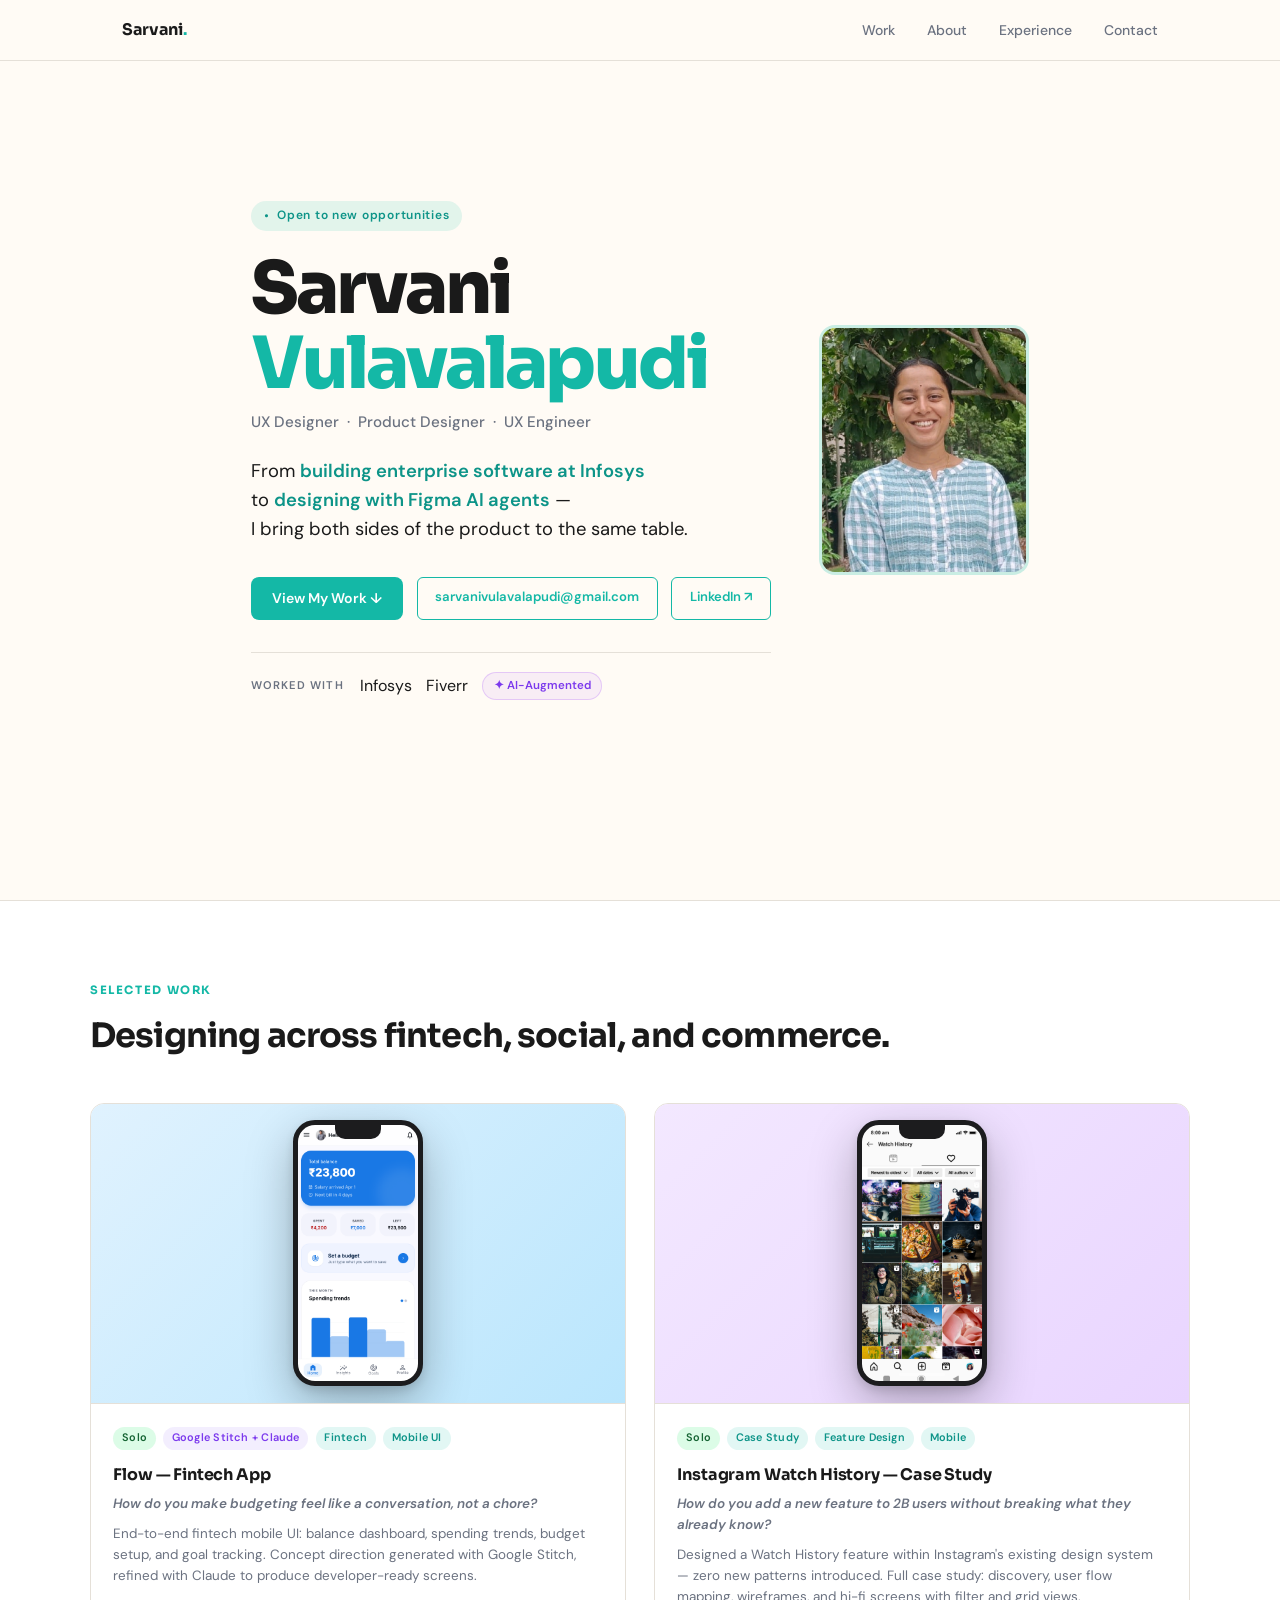
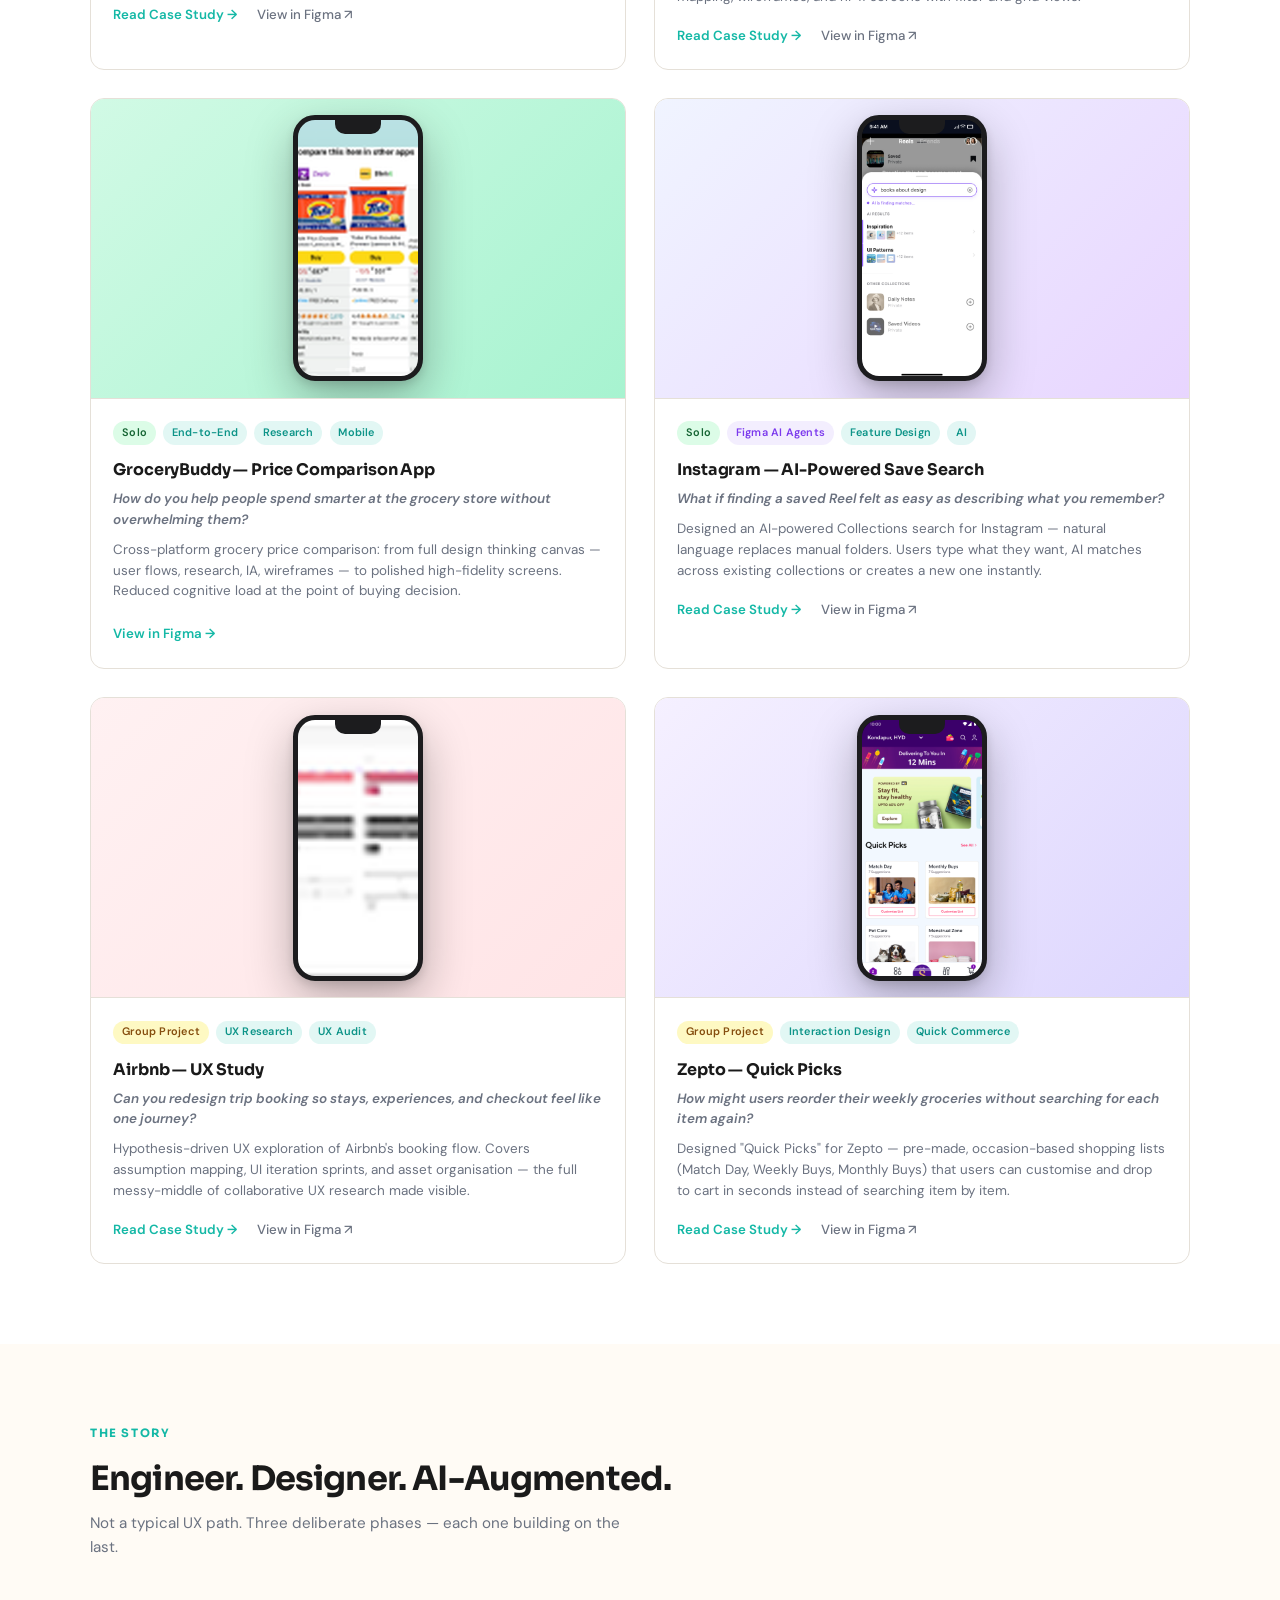
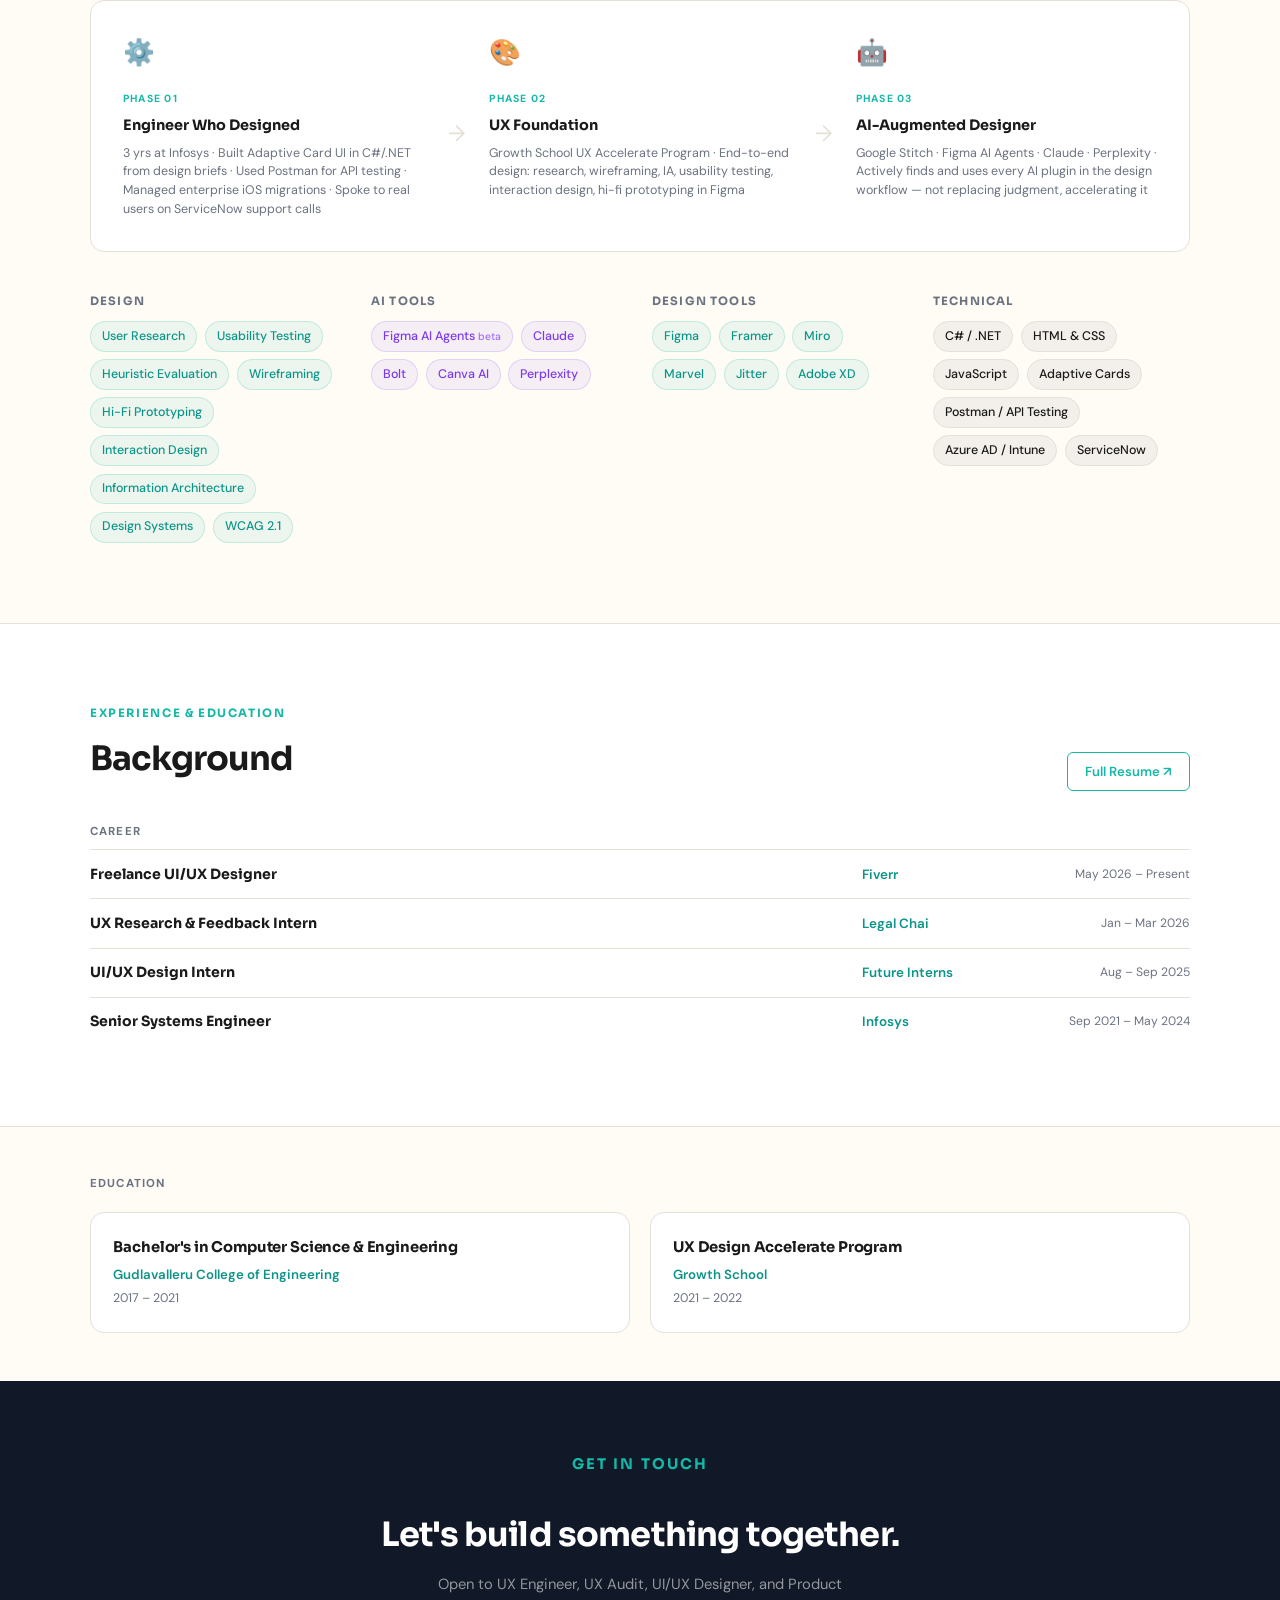
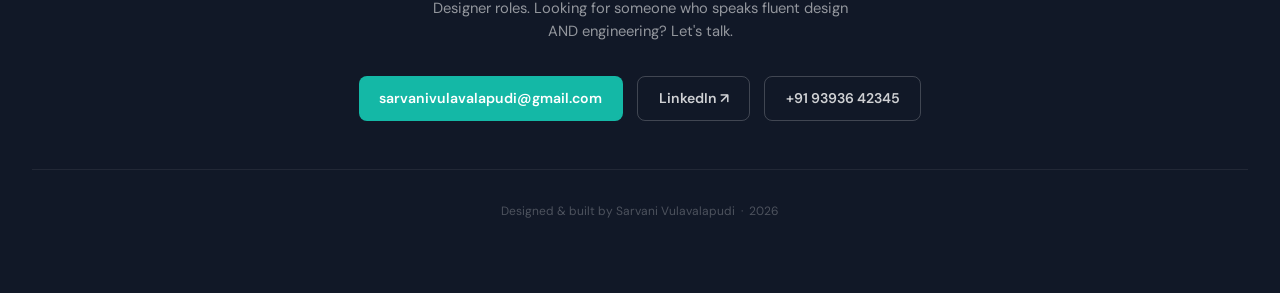
==== index.html @ 4f18aa34 "Zepto casestudy" ====
<!DOCTYPE html>
<html lang="en">
<head>
  <meta charset="UTF-8" />
  <meta name="viewport" content="width=device-width, initial-scale=1.0" />
  <title>Sarvani Vulavalapudi — UX Designer & Product Designer</title>
  <meta name="description" content="Portfolio of Sarvani Vulavalapudi — UX Designer, Product Designer, and UX Engineer blending enterprise engineering with AI-augmented design." />
  <link rel="stylesheet" href="style.css" />
</head>
<body>

  <!-- NAV -->
  <nav>
    <div class="nav-inner">
      <a class="nav-logo" href="#hero">Sarvani<span>.</span></a>
      <ul class="nav-links">
        <li><a href="#projects">Work</a></li>
        <li><a href="#about">About</a></li>
        <li><a href="#experience">Experience</a></li>
        <li><a href="#contact">Contact</a></li>
      </ul>
    </div>
  </nav>

  <!-- ── HERO ── -->
  <section id="hero">
    <div class="hero-inner">
      <div class="hero-text">
        <div class="hero-tag">Open to new opportunities</div>
        <h1 class="hero-name">Sarvani<br><span>Vulavalapudi</span></h1>
        <p class="hero-title">UX Designer &nbsp;·&nbsp; Product Designer &nbsp;·&nbsp; UX Engineer</p>
        <p class="hero-tagline">
          From <strong>building enterprise software at Infosys</strong><br>
          to <strong>designing with Figma AI agents</strong> —<br>
          I bring both sides of the product to the same table.
        </p>
        <div class="hero-ctas">
          <a class="btn btn-primary" href="#projects">View My Work ↓</a>
          <a class="btn btn-outline" href="mailto:sarvanivulavalapudi@gmail.com">sarvanivulavalapudi@gmail.com</a>
          <a class="btn btn-outline" href="https://www.linkedin.com/in/sarvanivulavalapudi/" target="_blank" rel="noopener">LinkedIn ↗</a>
        </div>

        <!-- Proof bar -->
        <div class="proof-bar">
          <span class="proof-label">Worked with</span>
          <div class="proof-logos">
            <img class="proof-logo"
              src="https://cdn.simpleicons.org/infosys/1E1E1E"
              onerror="this.style.display='none'; this.nextElementSibling.style.display='inline-block';"
              alt="Infosys" title="Infosys" />
            <span class="proof-fallback" style="display:none;">Infosys</span>
            <img class="proof-logo"
              src="https://cdn.simpleicons.org/fiverr/1E1E1E"
              onerror="this.style.display='none'; this.nextElementSibling.style.display='inline-block';"
              alt="Fiverr" title="Fiverr" />
            <span class="proof-fallback" style="display:none;">Fiverr</span>
            <span class="proof-text-badge proof-badge-ai">✦ AI-Augmented</span>
          </div>
        </div>
      </div>
      <div class="hero-photo-wrap">
        <img src="assets/Photo.jpg" alt="Sarvani Vulavalapudi" />
      </div>
    </div>
  </section>

  <!-- ── PROJECTS ── (moved up — first thing after hero) -->
  <section id="projects">
    <div class="container">
      <p class="section-label">Selected Work</p>
      <h2 class="section-title">Designing across fintech, social, and commerce.</h2>

      <div class="projects-grid">

        <!-- 1. Flow Fintech -->
        <div class="project-card">
          <div class="card-visual blue-grad">
            <div class="mock-phone">
              <div class="mock-notch"></div>
              <img class="mock-screen" src="assets/thumb-fintech.png" alt="Flow Fintech dashboard screen" loading="lazy" />
              <div class="mock-home"></div>
            </div>
          </div>
          <div class="project-body">
            <div class="project-badges">
              <span class="badge badge-solo">Solo</span>
              <span class="badge badge-ai">Google Stitch + Claude</span>
              <span class="badge badge-tag">Fintech</span>
              <span class="badge badge-tag">Mobile UI</span>
            </div>
            <h3>Flow — Fintech App</h3>
            <p class="card-problem">How do you make budgeting feel like a conversation, not a chore?</p>
            <p>End-to-end fintech mobile UI: balance dashboard, spending trends, budget setup, and goal tracking. Concept direction generated with Google Stitch, refined with Claude to produce developer-ready screens.</p>
            <div class="project-links">
              <a class="project-link" href="flow-case-study.html">Read Case Study →</a>
              <a class="project-link-secondary" href="https://www.figma.com/design/QJyFWXTpvbGbvNUqII9VpB/Flow---Fintech" target="_blank" rel="noopener">View in Figma ↗</a>
            </div>
          </div>
        </div>

        <!-- 2. Instagram Watch History Case Study -->
        <div class="project-card">
          <div class="card-visual purple-grad">
            <div class="mock-phone">
              <div class="mock-notch"></div>
              <img class="mock-screen" src="assets/thumb-instagram-case.png" alt="Instagram Watch History screen" loading="lazy" />
              <div class="mock-home"></div>
            </div>
          </div>
          <div class="project-body">
            <div class="project-badges">
              <span class="badge badge-solo">Solo</span>
              <span class="badge badge-tag">Case Study</span>
              <span class="badge badge-tag">Feature Design</span>
              <span class="badge badge-tag">Mobile</span>
            </div>
            <h3>Instagram Watch History — Case Study</h3>
            <p class="card-problem">How do you add a new feature to 2B users without breaking what they already know?</p>
            <p>Designed a Watch History feature within Instagram's existing design system — zero new patterns introduced. Full case study: discovery, user flow mapping, wireframes, and hi-fi screens with filter and grid views.</p>
            <div class="project-links">
              <a class="project-link" href="instagram-case-study.html">Read Case Study →</a>
              <a class="project-link-secondary" href="https://www.figma.com/design/wG9jVNozIfldOjHakKl77Y/Instagram-final-CaseStudy" target="_blank" rel="noopener">View in Figma ↗</a>
            </div>
          </div>
        </div>

        <!-- 3. GroceryBuddy -->
        <div class="project-card">
          <div class="card-visual green-grad">
            <div class="mock-phone">
              <div class="mock-notch"></div>
              <img class="mock-screen" src="assets/thumb-grocery.png" alt="GroceryBuddy app screens" loading="lazy" />
              <div class="mock-home"></div>
            </div>
          </div>
          <div class="project-body">
            <div class="project-badges">
              <span class="badge badge-solo">Solo</span>
              <span class="badge badge-tag">End-to-End</span>
              <span class="badge badge-tag">Research</span>
              <span class="badge badge-tag">Mobile</span>
            </div>
            <h3>GroceryBuddy — Price Comparison App</h3>
            <p class="card-problem">How do you help people spend smarter at the grocery store without overwhelming them?</p>
            <p>Cross-platform grocery price comparison: from full design thinking canvas — user flows, research, IA, wireframes — to polished high-fidelity screens. Reduced cognitive load at the point of buying decision.</p>
            <a class="project-link" href="https://www.figma.com/design/uOordxOEndHUmFwX1V3yml/Gokula-Sai-Sarvani---g2193---GroceryBuddy" target="_blank" rel="noopener">View in Figma →</a>
          </div>
        </div>

        <!-- 4. Instagram Redesign -->
        <div class="project-card">
          <div class="card-visual ig-grad">
            <div class="mock-phone">
              <div class="mock-notch"></div>
              <img class="mock-screen" src="assets/thumb-redesign.png" alt="Instagram AI search screen" loading="lazy" />
              <div class="mock-home"></div>
            </div>
          </div>
          <div class="project-body">
            <div class="project-badges">
              <span class="badge badge-solo">Solo</span>
              <span class="badge badge-ai">Figma AI Agents</span>
              <span class="badge badge-tag">Feature Design</span>
              <span class="badge badge-tag">AI</span>
            </div>
            <h3>Instagram — AI-Powered Save Search</h3>
            <p class="card-problem">What if finding a saved Reel felt as easy as describing what you remember?</p>
            <p>Designed an AI-powered Collections search for Instagram — natural language replaces manual folders. Users type what they want, AI matches across existing collections or creates a new one instantly.</p>
            <div class="project-links">
              <a class="project-link" href="instagram-redesign-case-study.html">Read Case Study →</a>
              <a class="project-link-secondary" href="https://www.figma.com/design/YWAlX7N2e0wFp8mjtMPcdP/Redesign" target="_blank" rel="noopener">View in Figma ↗</a>
            </div>
          </div>
        </div>

        <!-- 5. Airbnb -->
        <div class="project-card">
          <div class="card-visual pink-grad">
            <div class="mock-phone">
              <div class="mock-notch"></div>
              <img class="mock-screen" src="assets/thumb-airbnb.png" alt="Airbnb package booking screen" loading="lazy" />
              <div class="mock-home"></div>
            </div>
          </div>
          <div class="project-body">
            <div class="project-badges">
              <span class="badge badge-group">Group Project</span>
              <span class="badge badge-tag">UX Research</span>
              <span class="badge badge-tag">UX Audit</span>
            </div>
            <h3>Airbnb — UX Study</h3>
            <p class="card-problem">Can you redesign trip booking so stays, experiences, and checkout feel like one journey?</p>
            <p>Hypothesis-driven UX exploration of Airbnb's booking flow. Covers assumption mapping, UI iteration sprints, and asset organisation — the full messy-middle of collaborative UX research made visible.</p>
            <div class="project-links">
              <a class="project-link" href="airbnb-case-study.html">Read Case Study →</a>
              <a class="project-link-secondary" href="https://www.figma.com/design/XB6ZlpIq3tsG7qbZxX8kXh/G2193---Airbnb" target="_blank" rel="noopener">View in Figma ↗</a>
            </div>
          </div>
        </div>

        <!-- 6. Zepto -->
        <div class="project-card">
          <div class="card-visual zepto-grad">
            <div class="mock-phone">
              <div class="mock-notch"></div>
              <img class="mock-screen" src="assets/zepto-home.png" alt="Zepto Quick Picks home screen" loading="lazy" />
              <div class="mock-home"></div>
            </div>
          </div>
          <div class="project-body">
            <div class="project-badges">
              <span class="badge badge-group">Group Project</span>
              <span class="badge badge-tag">Interaction Design</span>
              <span class="badge badge-tag">Quick Commerce</span>
            </div>
            <h3>Zepto — Quick Picks</h3>
            <p class="card-problem">How might users reorder their weekly groceries without searching for each item again?</p>
            <p>Designed "Quick Picks" for Zepto — pre-made, occasion-based shopping lists (Match Day, Weekly Buys, Monthly Buys) that users can customise and drop to cart in seconds instead of searching item by item.</p>
            <div class="project-links">
              <a class="project-link" href="zepto-case-study.html">Read Case Study →</a>
              <a class="project-link-secondary" href="https://www.figma.com/design/OeQ3JrCJoOeCUQtuhF0Qwe/g2193_Designing-an-Interaction-in-Zepto" target="_blank" rel="noopener">View in Figma ↗</a>
            </div>
          </div>
        </div>

      </div>
    </div>
  </section>

  <!-- ── ABOUT / JOURNEY ── (compressed — comes AFTER projects) -->
  <section id="about">
    <div class="container">
      <p class="section-label">The Story</p>
      <h2 class="section-title">Engineer. Designer. AI-Augmented.</h2>
      <p class="about-sub">Not a typical UX path. Three deliberate phases — each one building on the last.</p>

      <!-- Compact timeline strip -->
      <div class="timeline-strip">
        <div class="ts-item">
          <div class="ts-icon">⚙️</div>
          <div class="ts-line"></div>
          <div class="ts-label">Phase 01</div>
          <div class="ts-title">Engineer Who Designed</div>
          <div class="ts-desc">3 yrs at Infosys · Built Adaptive Card UI in C#/.NET from design briefs · Used Postman for API testing · Managed enterprise iOS migrations · Spoke to real users on ServiceNow support calls</div>
        </div>
        <div class="ts-connector">→</div>
        <div class="ts-item">
          <div class="ts-icon">🎨</div>
          <div class="ts-line"></div>
          <div class="ts-label">Phase 02</div>
          <div class="ts-title">UX Foundation</div>
          <div class="ts-desc">Growth School UX Accelerate Program · End-to-end design: research, wireframing, IA, usability testing, interaction design, hi-fi prototyping in Figma</div>
        </div>
        <div class="ts-connector">→</div>
        <div class="ts-item">
          <div class="ts-icon">🤖</div>
          <div class="ts-line"></div>
          <div class="ts-label">Phase 03</div>
          <div class="ts-title">AI-Augmented Designer</div>
          <div class="ts-desc">Google Stitch · Figma AI Agents · Claude · Perplexity · Actively finds and uses every AI plugin in the design workflow — not replacing judgment, accelerating it</div>
        </div>
      </div>

      <!-- Skills -->
      <div class="skills-grid">
        <div class="skill-group">
          <h4>Design</h4>
          <div class="chips">
            <span class="chip">User Research</span>
            <span class="chip">Usability Testing</span>
            <span class="chip">Heuristic Evaluation</span>
            <span class="chip">Wireframing</span>
            <span class="chip">Hi-Fi Prototyping</span>
            <span class="chip">Interaction Design</span>
            <span class="chip">Information Architecture</span>
            <span class="chip">Design Systems</span>
            <span class="chip">WCAG 2.1</span>
          </div>
        </div>
        <div class="skill-group">
          <h4>AI Tools</h4>
          <div class="chips">
            <span class="chip ai">Figma AI Agents <span style="font-size:0.65rem;opacity:0.7;">beta</span></span>
            <span class="chip ai">Claude</span>
            <span class="chip ai">Bolt</span>
            <span class="chip ai">Canva AI</span>
            <span class="chip ai">Perplexity</span>
          </div>
        </div>
        <div class="skill-group">
          <h4>Design Tools</h4>
          <div class="chips">
            <span class="chip">Figma</span>
            <span class="chip">Framer</span>
            <span class="chip">Miro</span>
            <span class="chip">Marvel</span>
            <span class="chip">Jitter</span>
            <span class="chip">Adobe XD</span>
          </div>
        </div>
        <div class="skill-group">
          <h4>Technical</h4>
          <div class="chips">
            <span class="chip tech">C# / .NET</span>
            <span class="chip tech">HTML &amp; CSS</span>
            <span class="chip tech">JavaScript</span>
            <span class="chip tech">Adaptive Cards</span>
            <span class="chip tech">Postman / API Testing</span>
            <span class="chip tech">Azure AD / Intune</span>
            <span class="chip tech">ServiceNow</span>
          </div>
        </div>
      </div>
    </div>
  </section>

  <!-- ── EXPERIENCE & EDUCATION ── -->
  <section id="experience">
    <div class="container">
      <div class="exp-header">
        <div>
          <p class="section-label">Experience &amp; Education</p>
          <h2 class="section-title">Background</h2>
        </div>
        <a class="btn btn-outline" href="https://www.linkedin.com/in/sarvanivulavalapudi/" target="_blank" rel="noopener">Full Resume ↗</a>
      </div>

      <!-- Experience table -->
      <p class="exp-section-label">Career</p>
      <div class="exp-table">
        <div class="exp-row">
          <span class="exp-role">Freelance UI/UX Designer</span>
          <span class="exp-company">Fiverr</span>
          <span class="exp-date">May 2026 – Present</span>
        </div>
        <div class="exp-row">
          <span class="exp-role">UX Research &amp; Feedback Intern</span>
          <span class="exp-company">Legal Chai</span>
          <span class="exp-date">Jan – Mar 2026</span>
        </div>
        <div class="exp-row">
          <span class="exp-role">UI/UX Design Intern</span>
          <span class="exp-company">Future Interns</span>
          <span class="exp-date">Aug – Sep 2025</span>
        </div>
        <div class="exp-row">
          <span class="exp-role">Senior Systems Engineer</span>
          <span class="exp-company">Infosys</span>
          <span class="exp-date">Sep 2021 – May 2024</span>
        </div>
      </div>
    </div>
  </section>

  <!-- ── EDUCATION ── -->
  <section id="education">
    <div class="container">
      <p class="exp-section-label" style="margin-bottom:1.2rem;">Education</p>
      <div class="edu-grid">
        <div class="edu-card">
          <h4>Bachelor's in Computer Science &amp; Engineering</h4>
          <div class="edu-school">Gudlavalleru College of Engineering</div>
          <div class="edu-year">2017 – 2021</div>
        </div>
        <div class="edu-card">
          <h4>UX Design Accelerate Program</h4>
          <div class="edu-school">Growth School</div>
          <div class="edu-year">2021 – 2022</div>
        </div>
      </div>
    </div>
  </section>

  <!-- ── CONTACT ── -->
  <section id="contact">
    <p class="section-label">Get In Touch</p>
    <h2 class="section-title">Let's build something together.</h2>
    <p>Open to UX Engineer, UX Audit, UI/UX Designer, and Product Designer roles. Looking for someone who speaks fluent design AND engineering? Let's talk.</p>
    <div class="contact-links">
      <a class="btn btn-primary" href="mailto:sarvanivulavalapudi@gmail.com">sarvanivulavalapudi@gmail.com</a>
      <a class="btn btn-outline-light" href="https://www.linkedin.com/in/sarvanivulavalapudi/" target="_blank" rel="noopener">LinkedIn ↗</a>
      <a class="btn btn-outline-light" href="tel:+919393642345">+91 93936 42345</a>
    </div>
    <div class="footer-note">
      Designed &amp; built by Sarvani Vulavalapudi &nbsp;·&nbsp; 2026
    </div>
  </section>

  <script src="script.js"></script>
</body>
</html>
---- style.css ----
@import url('https://fonts.googleapis.com/css2?family=Sora:wght@400;500;600;700;800&family=DM+Sans:wght@400;500;600&display=swap');

:root {
  --bg: #FFFBF5;
  --surface: #FFFFFF;
  --accent: #14B8A6;
  --accent-dark: #0D9488;
  --accent-light: rgba(20,184,166,0.12);
  --text: #1A1A1A;
  --text-muted: #6B7280;
  --border: #E5E0D8;
  --shadow: 0 2px 16px rgba(0,0,0,0.06);
  --shadow-hover: 0 10px 36px rgba(20,184,166,0.14);
  --radius: 14px;
  --max: 1100px;
}

*, *::before, *::after { box-sizing: border-box; margin: 0; padding: 0; }
html { scroll-behavior: smooth; }
body { font-family: 'DM Sans', sans-serif; background: var(--bg); color: var(--text); line-height: 1.6; }

/* ── NAV ── */
nav {
  position: fixed; top: 0; left: 0; right: 0; z-index: 100;
  background: rgba(255,251,245,0.9);
  backdrop-filter: blur(14px);
  border-bottom: 1px solid var(--border);
}
.nav-inner {
  max-width: var(--max); margin: 0 auto; padding: 0 2rem;
  height: 60px; display: flex; align-items: center; justify-content: space-between;
}
.nav-logo { font-family: 'Sora', sans-serif; font-weight: 700; font-size: 1rem; color: var(--text); text-decoration: none; letter-spacing: -0.02em; }
.nav-logo span { color: var(--accent); }
.nav-links { display: flex; gap: 2rem; list-style: none; }
.nav-links a { font-size: 0.875rem; font-weight: 500; color: var(--text-muted); text-decoration: none; transition: color 0.2s; }
.nav-links a:hover, .nav-links a.active { color: var(--accent); }

/* ── SECTIONS ── */
section { padding: 5rem 2rem; }
.container { max-width: var(--max); margin: 0 auto; }
.section-label { font-family: 'Sora', sans-serif; font-size: 0.72rem; font-weight: 700; letter-spacing: 0.14em; text-transform: uppercase; color: var(--accent); margin-bottom: 0.6rem; }
.section-title { font-family: 'Sora', sans-serif; font-size: clamp(1.5rem, 2.8vw, 2.1rem); font-weight: 700; color: var(--text); margin-bottom: 0.35rem; letter-spacing: -0.025em; }

/* ── HERO ── */
#hero { min-height: 100vh; display: flex; align-items: center; padding-top: 80px; }
.hero-inner {
  display: grid; grid-template-columns: 1fr auto; gap: 3rem; align-items: center;
  max-width: var(--max); margin: 0 auto; padding: 0 2rem;
}
.hero-tag {
  display: inline-flex; align-items: center; gap: 0.5rem;
  background: var(--accent-light); color: var(--accent-dark);
  font-size: 0.75rem; font-weight: 600; letter-spacing: 0.06em;
  padding: 0.32rem 0.8rem; border-radius: 100px; margin-bottom: 1.25rem;
}
.hero-tag::before { content: '●'; font-size: 0.45rem; animation: pulse 2s infinite; }
@keyframes pulse { 0%,100%{opacity:1} 50%{opacity:0.4} }
h1.hero-name { font-family: 'Sora', sans-serif; font-size: clamp(2.8rem, 6vw, 4.5rem); font-weight: 800; line-height: 1.05; letter-spacing: -0.04em; color: var(--text); margin-bottom: 0.5rem; }
h1.hero-name span { color: var(--accent); }
.hero-title { font-size: 0.95rem; font-weight: 500; color: var(--text-muted); margin-bottom: 1.4rem; }
.hero-tagline { font-size: clamp(1rem, 1.8vw, 1.15rem); line-height: 1.6; color: var(--text); max-width: 520px; margin-bottom: 2rem; }
.hero-tagline strong { color: var(--accent-dark); font-weight: 600; }
.hero-ctas { display: flex; gap: 0.85rem; flex-wrap: wrap; margin-bottom: 2rem; }

/* ── PROOF BAR ── */
.proof-bar { display: flex; align-items: center; gap: 1rem; flex-wrap: wrap; padding-top: 1.2rem; border-top: 1px solid var(--border); }
.proof-label { font-size: 0.7rem; font-weight: 600; letter-spacing: 0.09em; text-transform: uppercase; color: var(--text-muted); white-space: nowrap; }
.proof-logos { display: flex; align-items: center; gap: 0.9rem; flex-wrap: wrap; }
.proof-logo { height: 22px; width: auto; object-fit: contain; filter: grayscale(1); opacity: 0.55; transition: opacity 0.2s, filter 0.2s; }
.proof-logo:hover { filter: grayscale(0); opacity: 1; }
.proof-logo-icon { height: 18px; }
.proof-text-badge { font-size: 0.72rem; font-weight: 600; padding: 0.22rem 0.65rem; border-radius: 20px; background: #f3f4f6; color: var(--text-muted); border: 1px solid var(--border); }
.proof-badge-ai { background: rgba(168,85,247,0.08); color: #7c3aed; border-color: rgba(168,85,247,0.25); }
.btn { display: inline-flex; align-items: center; gap: 0.4rem; font-family: 'DM Sans', sans-serif; font-size: 0.88rem; font-weight: 600; padding: 0.65rem 1.3rem; border-radius: 8px; text-decoration: none; transition: all 0.2s; border: none; cursor: pointer; }
.btn-primary { background: var(--accent); color: #fff; }
.btn-primary:hover { background: var(--accent-dark); transform: translateY(-2px); box-shadow: 0 6px 20px rgba(20,184,166,0.35); }
.btn-outline { background: transparent; color: var(--text); border: 1.5px solid var(--border); }
.btn-outline:hover { border-color: var(--accent); color: var(--accent); transform: translateY(-2px); }
.btn-outline-light { background: transparent; color: rgba(255,255,255,0.8); border: 1.5px solid rgba(255,255,255,0.2); }
.btn-outline-light:hover { color: #fff; border-color: var(--accent); transform: translateY(-2px); }
.hero-photo-wrap { width: 210px; height: 250px; border-radius: 16px; overflow: hidden; border: 3px solid var(--accent-light); flex-shrink: 0; background: var(--accent-light); display: flex; align-items: center; justify-content: center; }
.hero-photo-wrap img { width: 100%; height: 100%; object-fit: cover; }
.hero-photo-placeholder { font-size: 4rem; opacity: 0.3; }

/* ── PROJECTS ── */
#projects { background: var(--surface); border-top: 1px solid var(--border); }
.projects-grid { display: grid; grid-template-columns: repeat(2, 1fr); gap: 1.75rem; margin-top: 2.5rem; }

.project-card { background: var(--surface); border: 1.5px solid var(--border); border-radius: var(--radius); overflow: hidden; transition: all 0.22s ease; }
.project-card:hover { border-color: var(--accent); transform: translateY(-5px); box-shadow: var(--shadow-hover); }

/* Card visual / gradient backgrounds */
.card-visual {
  width: 100%; aspect-ratio: 16/9;
  display: flex; align-items: center; justify-content: center;
  position: relative; overflow: hidden;
  border-bottom: 1px solid var(--border);
}
.blue-grad   { background: linear-gradient(135deg, #E0F2FE 0%, #BAE6FD 100%); }
.purple-grad { background: linear-gradient(135deg, #F3E8FF 0%, #E9D5FF 100%); }
.green-grad  { background: linear-gradient(135deg, #D1FAE5 0%, #A7F3D0 100%); }
.dark-grad   { background: linear-gradient(135deg, #0f172a 0%, #1e1b4b 100%); }
.pink-grad   { background: linear-gradient(135deg, #FFF1F2 0%, #FFE4E6 100%); }
.indigo-grad { background: linear-gradient(135deg, #EEF2FF 0%, #E0E7FF 100%); }
.ig-grad     { background: linear-gradient(135deg, #F0F4FF 0%, #E8D5FF 100%); }
.zepto-grad  { background: linear-gradient(135deg, #F5F0FF 0%, #DDD6FE 100%); }

/* CSS phone device frame */
.mock-phone {
  width: 130px; height: 266px;
  border-radius: 22px;
  border: 5px solid #1C1C1E;
  background: #000;
  overflow: hidden;
  position: relative;
  box-shadow: 0 18px 48px rgba(0,0,0,0.28), 0 4px 10px rgba(0,0,0,0.12), inset 0 0 0 1px rgba(255,255,255,0.06);
  flex-shrink: 0;
}
.mock-notch {
  position: absolute; top: 0; left: 50%; transform: translateX(-50%);
  width: 46px; height: 14px;
  background: #1C1C1E; border-radius: 0 0 10px 10px; z-index: 2;
}
.mock-screen { width: 100%; height: 100%; object-fit: cover; object-position: top; display: block; }
.mock-home {
  position: absolute; bottom: 5px; left: 50%; transform: translateX(-50%);
  width: 46px; height: 3px;
  background: rgba(255,255,255,0.35); border-radius: 3px; z-index: 2;
}

/* Floating mockup (for Redesign — already has device frame in image) */
.floating-mockup {
  height: 88%; width: auto; max-width: 90%;
  object-fit: contain;
  filter: drop-shadow(0 16px 32px rgba(0,0,0,0.45));
}

/* Browser-style frame (Airbnb, Zepto) */
.mock-browser {
  width: 86%; border-radius: 8px;
  border: 2px solid rgba(0,0,0,0.15);
  background: #fff; overflow: hidden;
  box-shadow: 0 12px 32px rgba(0,0,0,0.18);
}
.mock-browser-bar {
  background: #F0F0F0; height: 22px; border-bottom: 1px solid #DDD;
  display: flex; align-items: center; padding: 0 8px; gap: 4px;
}
.mock-dot { width: 7px; height: 7px; border-radius: 50%; flex-shrink: 0; }
.mock-browser-screen { width: 100%; display: block; max-height: 120px; object-fit: cover; object-position: top; }

/* Project card body */
.project-body { padding: 1.4rem; }
.project-badges { display: flex; gap: 0.45rem; flex-wrap: wrap; margin-bottom: 0.8rem; }
.badge { font-size: 0.68rem; font-weight: 600; padding: 0.18rem 0.55rem; border-radius: 100px; letter-spacing: 0.02em; }
.badge-solo   { background: #DCFCE7; color: #166534; }
.badge-group  { background: #FEF9C3; color: #854D0E; }
.badge-ai     { background: rgba(139,92,246,0.1); color: #7C3AED; }
.badge-tag    { background: var(--accent-light); color: var(--accent-dark); }
.project-card h3 { font-family: 'Sora', sans-serif; font-size: 1rem; font-weight: 700; letter-spacing: -0.01em; color: var(--text); margin-bottom: 0.4rem; }
.card-problem { font-size: 0.82rem; font-weight: 600; color: var(--accent-dark); font-style: italic; margin-bottom: 0.55rem !important; }
.project-card p { font-size: 0.84rem; color: var(--text-muted); line-height: 1.55; margin-bottom: 1.1rem; }
.project-links { display: flex; align-items: center; gap: 1.2rem; flex-wrap: wrap; }
.project-link { display: inline-flex; align-items: center; gap: 0.3rem; font-size: 0.83rem; font-weight: 600; color: var(--accent); text-decoration: none; transition: gap 0.2s; }
.project-link:hover { gap: 0.55rem; color: var(--accent-dark); }
.project-link-secondary { font-size: 0.83rem; font-weight: 500; color: var(--text-muted); text-decoration: none; transition: color 0.2s; }
.project-link-secondary:hover { color: var(--accent); }

/* ── ABOUT ── */
#about { background: var(--bg); }
.about-sub { color: var(--text-muted); max-width: 560px; font-size: 0.95rem; margin-bottom: 2.5rem; }

/* Compact timeline strip */
.timeline-strip {
  display: grid; grid-template-columns: 1fr auto 1fr auto 1fr;
  gap: 0; align-items: start;
  background: var(--surface);
  border: 1.5px solid var(--border);
  border-radius: var(--radius);
  padding: 2rem;
  margin-bottom: 2.5rem;
}
.ts-item { display: flex; flex-direction: column; gap: 0.4rem; }
.ts-icon { font-size: 1.6rem; margin-bottom: 0.3rem; }
.ts-label { font-size: 0.65rem; font-weight: 700; letter-spacing: 0.12em; text-transform: uppercase; color: var(--accent); }
.ts-title { font-family: 'Sora', sans-serif; font-size: 0.9rem; font-weight: 700; color: var(--text); }
.ts-desc { font-size: 0.78rem; color: var(--text-muted); line-height: 1.5; }
.ts-connector { font-size: 1.4rem; color: var(--border); align-self: center; padding: 0 1.5rem; padding-top: 1rem; }

/* Skills */
.skills-grid { display: grid; grid-template-columns: repeat(auto-fit, minmax(200px, 1fr)); gap: 1.5rem; }
.skill-group h4 { font-family: 'Sora', sans-serif; font-size: 0.72rem; font-weight: 700; letter-spacing: 0.1em; text-transform: uppercase; color: var(--text-muted); margin-bottom: 0.7rem; }
.chips { display: flex; flex-wrap: wrap; gap: 0.45rem; }
.chip { font-size: 0.76rem; font-weight: 500; padding: 0.28rem 0.7rem; border-radius: 100px; background: var(--accent-light); color: var(--accent-dark); border: 1px solid rgba(20,184,166,0.2); }
.chip.tech { background: rgba(26,26,26,0.05); color: var(--text); border-color: var(--border); }
.chip.ai { background: rgba(139,92,246,0.08); color: #7C3AED; border-color: rgba(139,92,246,0.2); }

/* ── EXPERIENCE & EDUCATION ── */
#experience { background: var(--surface); border-top: 1px solid var(--border); }
#education { background: var(--bg); border-top: 1px solid var(--border); padding-top: 3rem; padding-bottom: 3rem; }
.exp-header { display: flex; align-items: flex-end; justify-content: space-between; gap: 1rem; margin-bottom: 2rem; }
.exp-section-label { font-size: 0.72rem; font-weight: 700; letter-spacing: 0.1em; text-transform: uppercase; color: var(--text-muted); margin-bottom: 0.5rem; }

/* Skills at a glance */
.skills-glance { display: flex; flex-direction: column; gap: 1rem; background: var(--bg); border: 1px solid var(--border); border-radius: var(--radius); padding: 1.4rem 1.6rem; margin-bottom: 2rem; }
.skills-group { display: flex; align-items: flex-start; gap: 1rem; }
.skills-group-label { font-size: 0.72rem; font-weight: 700; letter-spacing: 0.08em; text-transform: uppercase; color: var(--text-muted); white-space: nowrap; min-width: 120px; padding-top: 0.25rem; }
.skills-chips { display: flex; flex-wrap: wrap; gap: 0.4rem; }
.chip { font-size: 0.78rem; font-weight: 500; padding: 0.28rem 0.7rem; border-radius: 20px; background: rgba(20,184,166,0.08); color: var(--accent-dark); border: 1px solid rgba(20,184,166,0.2); }
.chip-ai { background: rgba(168,85,247,0.08); color: #7c3aed; border-color: rgba(168,85,247,0.25); }
.chip-tech { background: rgba(245,158,11,0.08); color: #b45309; border-color: rgba(245,158,11,0.25); }

/* Experience table — fixed columns so all rows align perfectly */
.exp-table { border-top: 1px solid var(--border); margin-top: 0.5rem; }
.exp-row { display: grid; grid-template-columns: 1fr 180px 148px; align-items: center; gap: 0; padding: 0.8rem 0; border-bottom: 1px solid var(--border); }
.exp-row:last-child { border-bottom: none; }
.exp-role { font-family: 'Sora', sans-serif; font-size: 0.88rem; font-weight: 700; color: var(--text); }
.exp-company { font-size: 0.84rem; color: var(--accent-dark); font-weight: 600; }
.exp-date { font-size: 0.76rem; color: var(--text-muted); text-align: right; white-space: nowrap; }

/* Education cards */
.edu-grid { display: grid; grid-template-columns: repeat(2,1fr); gap: 1.2rem; }
.edu-card { background: var(--surface); border: 1.5px solid var(--border); border-radius: var(--radius); padding: 1.4rem; transition: border-color 0.2s; }
.edu-card:hover { border-color: var(--accent); }
.edu-card h4 { font-family: 'Sora', sans-serif; font-size: 0.92rem; font-weight: 700; color: var(--text); margin-bottom: 0.3rem; letter-spacing: -0.01em; }
.edu-card .edu-school { font-size: 0.83rem; color: var(--accent-dark); font-weight: 600; margin-bottom: 0.25rem; }
.edu-card .edu-year { font-size: 0.78rem; color: var(--text-muted); }

.btn-outline { display: inline-block; padding: 0.5rem 1.1rem; border: 1.5px solid var(--accent); color: var(--accent); border-radius: 6px; font-size: 0.82rem; font-weight: 600; text-decoration: none; transition: background 0.2s, color 0.2s; white-space: nowrap; }
.btn-outline:hover { background: var(--accent); color: #fff; }

/* ── CONTACT ── */
#contact { background: #111827; color: #fff; text-align: center; padding: 4.5rem 2rem; }
#contact .section-label { color: var(--accent); }
#contact .section-title { color: #fff; margin-bottom: 0.7rem; }
#contact p { color: rgba(255,255,255,0.55); max-width: 420px; margin: 0 auto 2rem; font-size: 0.92rem; }
.contact-links { display: flex; gap: 0.85rem; justify-content: center; flex-wrap: wrap; margin-bottom: 3rem; }
.footer-note { font-size: 0.75rem; color: rgba(255,255,255,0.25); border-top: 1px solid rgba(255,255,255,0.07); padding-top: 2rem; }

/* ── RESPONSIVE ── */
@media (max-width: 900px) {
  .timeline-strip { grid-template-columns: 1fr; }
  .ts-connector { display: none; }
  .ts-item { border-bottom: 1px solid var(--border); padding-bottom: 1.25rem; margin-bottom: 1.25rem; }
  .ts-item:last-child { border-bottom: none; margin-bottom: 0; padding-bottom: 0; }
}
@media (max-width: 768px) {
  .hero-inner { grid-template-columns: 1fr; }
  .hero-photo-wrap { width: 130px; height: 155px; margin: 0 auto; }
  .projects-grid { grid-template-columns: 1fr; }
  .exp-row { grid-template-columns: 1fr auto; }
  .exp-company { display: none; }
  .edu-grid { grid-template-columns: 1fr; }
  .skills-group { flex-direction: column; gap: 0.4rem; }
  .skills-group-label { min-width: unset; }
  .nav-links { display: none; }
  section { padding: 3.5rem 1.25rem; }
}
@media (max-width: 480px) {
  h1.hero-name { font-size: 2.4rem; }
  .hero-ctas { flex-direction: column; }
  .btn { justify-content: center; }
  .mock-phone { width: 110px; height: 224px; }
}
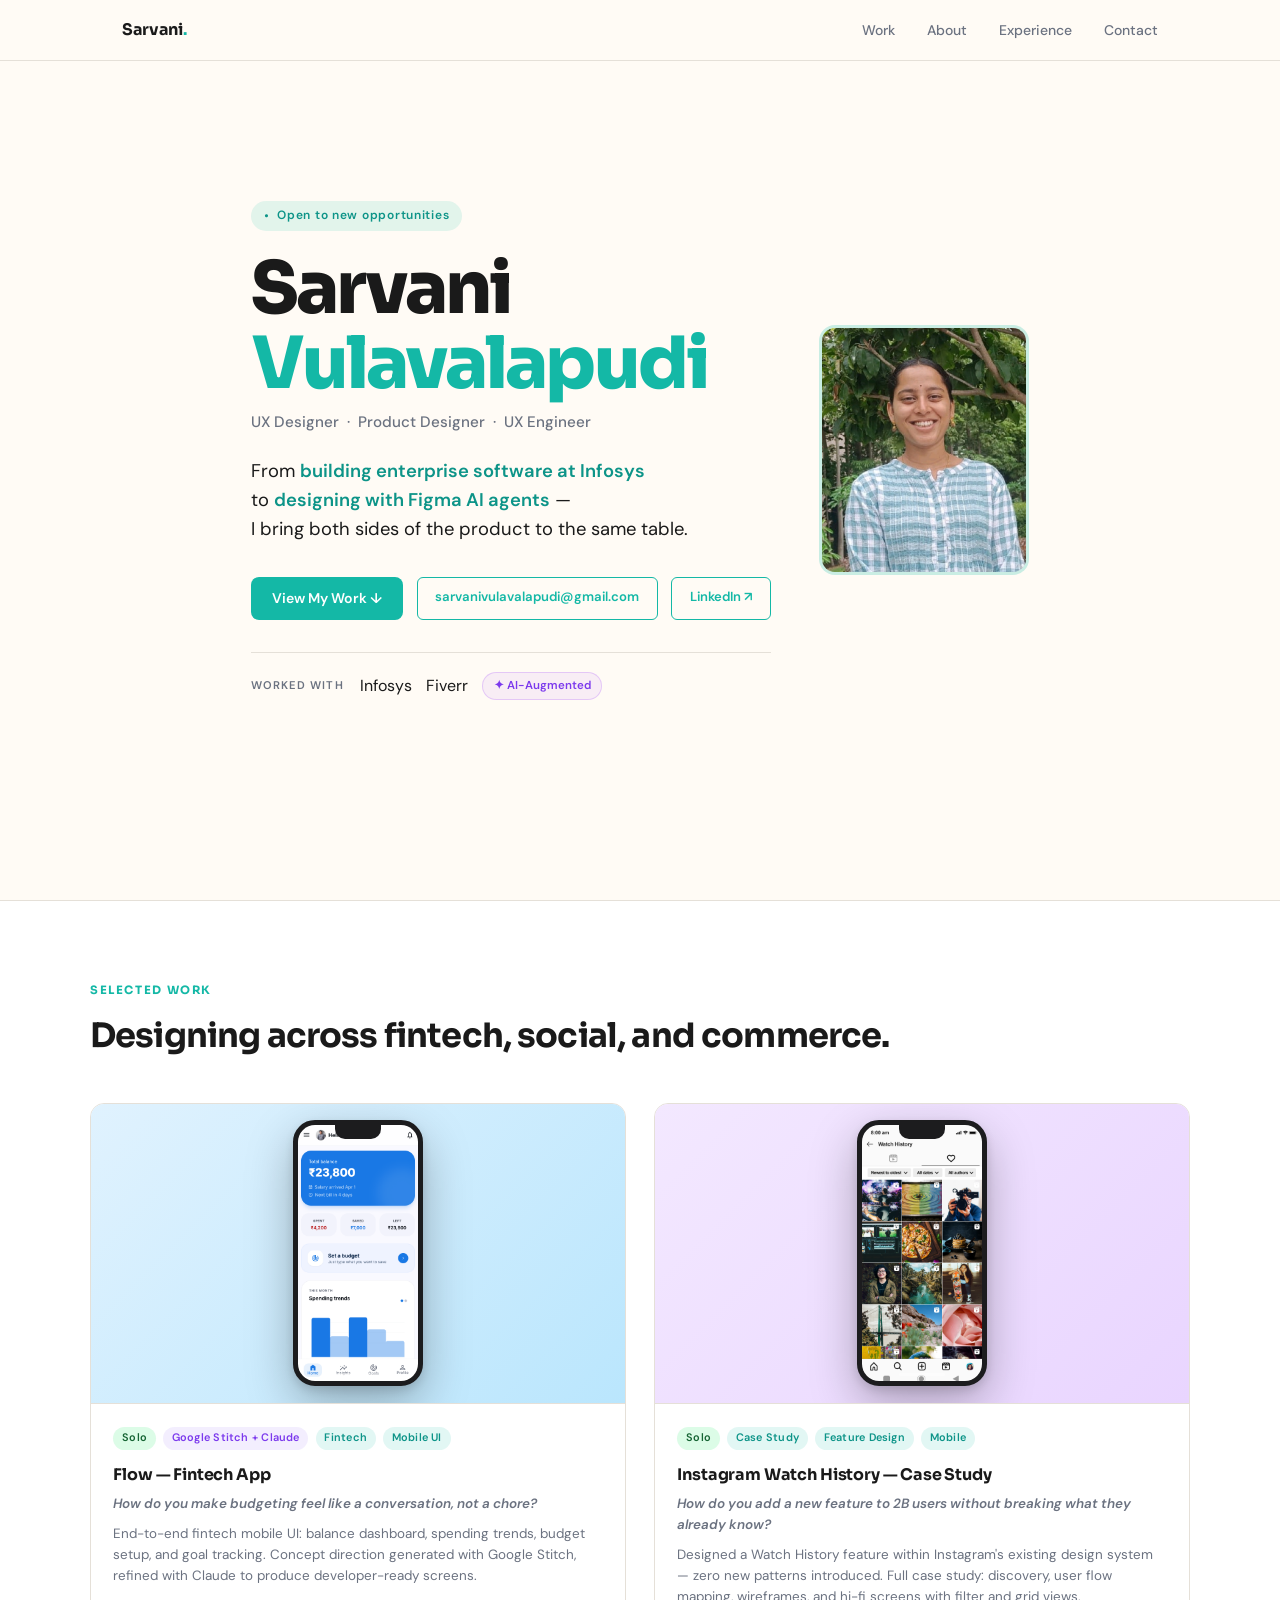
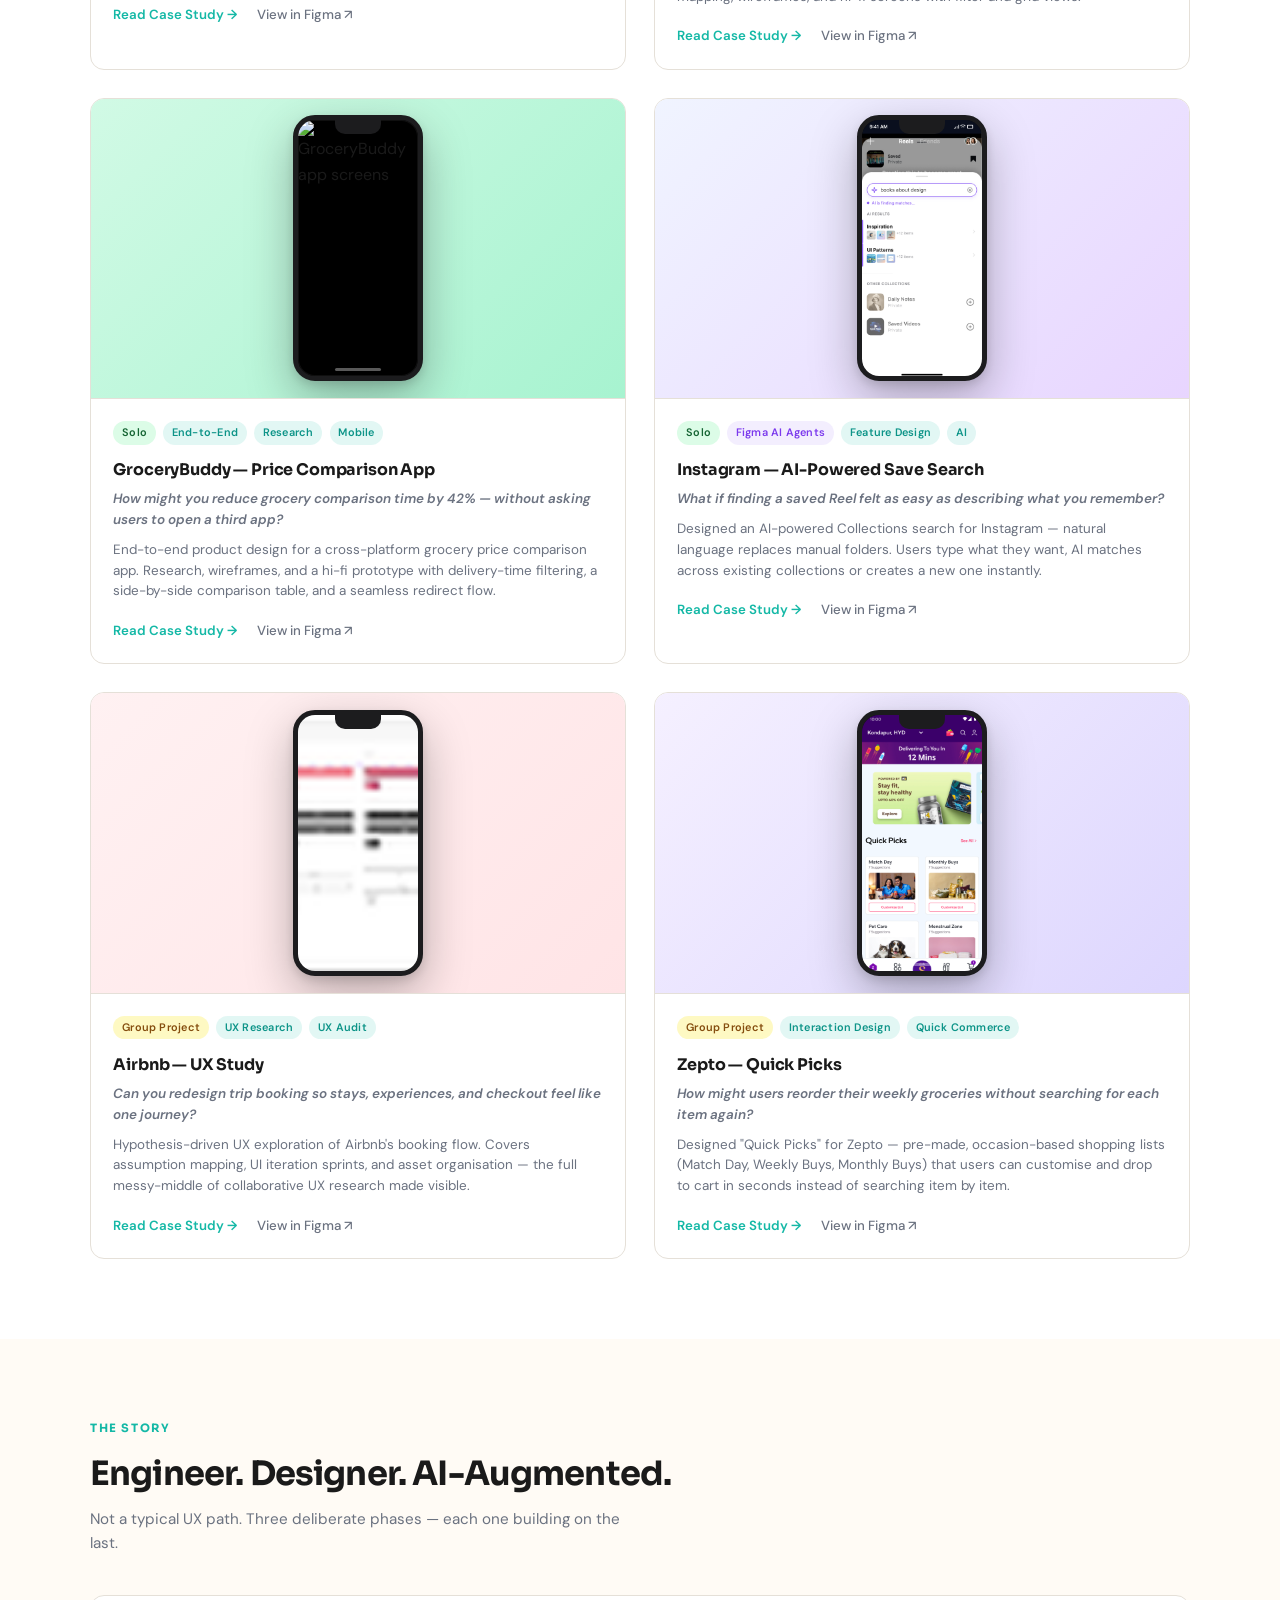
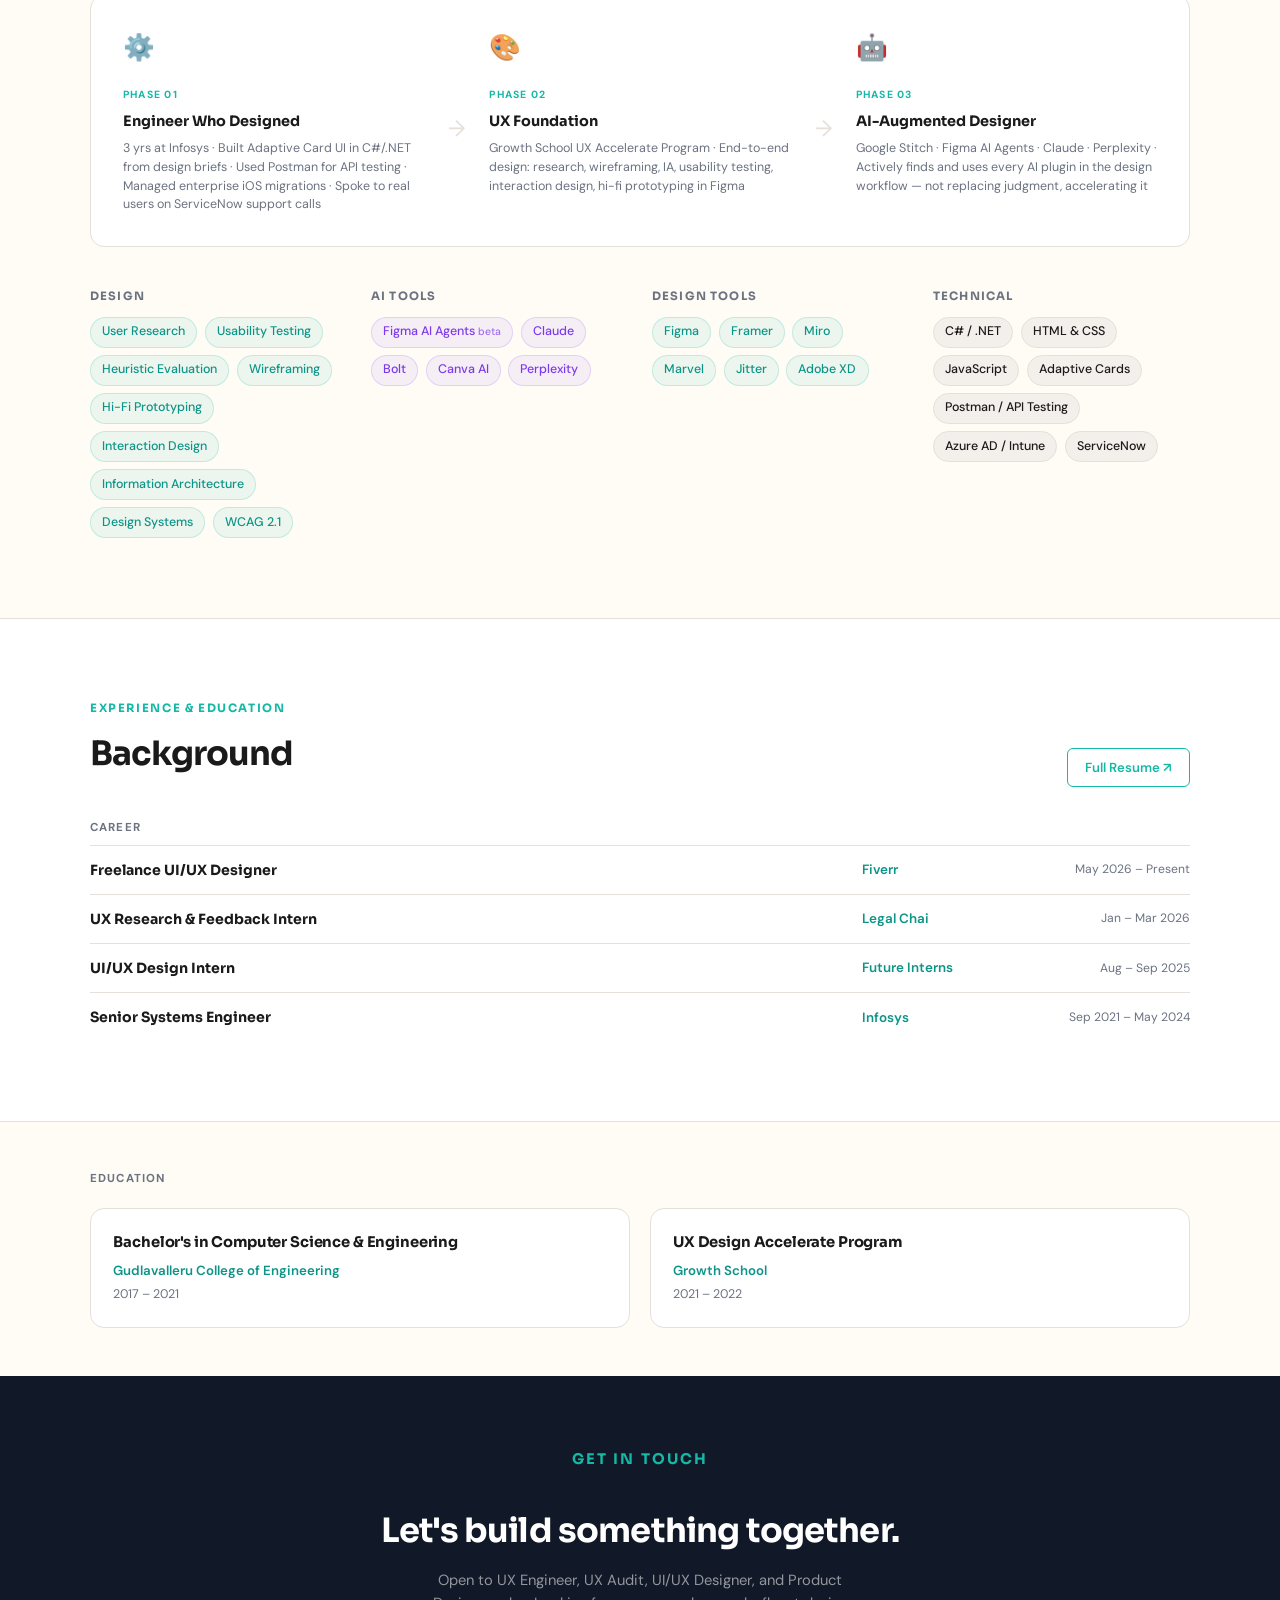
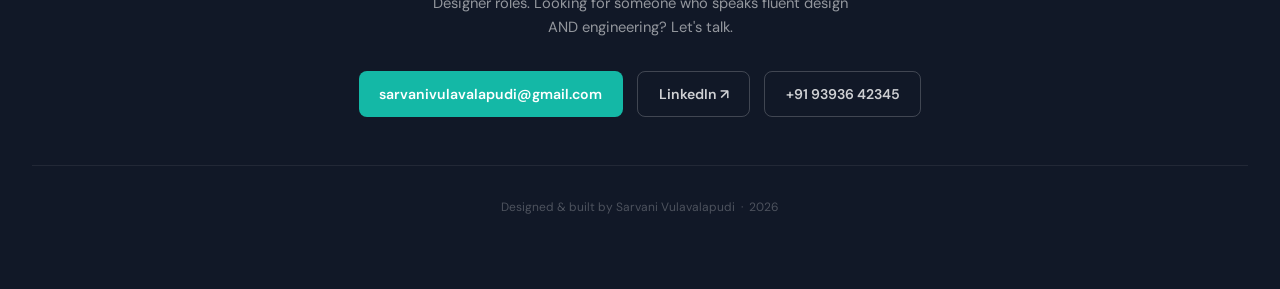
==== commit d0f50819: "Add GroceryBuddy case study with real UI prototype screens - New grocery-case-study.html matching Fl" ====
--- a/index.html
+++ b/index.html
@@ -129,7 +129,7 @@
           <div class="card-visual green-grad">
             <div class="mock-phone">
               <div class="mock-notch"></div>
-              <img class="mock-screen" src="assets/thumb-grocery.png" alt="GroceryBuddy app screens" loading="lazy" />
+              <img class="mock-screen" src="assets/gb-title.png" alt="GroceryBuddy app screens" loading="lazy" />
               <div class="mock-home"></div>
             </div>
           </div>
@@ -141,9 +141,12 @@
               <span class="badge badge-tag">Mobile</span>
             </div>
             <h3>GroceryBuddy — Price Comparison App</h3>
-            <p class="card-problem">How do you help people spend smarter at the grocery store without overwhelming them?</p>
-            <p>Cross-platform grocery price comparison: from full design thinking canvas — user flows, research, IA, wireframes — to polished high-fidelity screens. Reduced cognitive load at the point of buying decision.</p>
-            <a class="project-link" href="https://www.figma.com/design/uOordxOEndHUmFwX1V3yml/Gokula-Sai-Sarvani---g2193---GroceryBuddy" target="_blank" rel="noopener">View in Figma →</a>
+            <p class="card-problem">How might you reduce grocery comparison time by 42% — without asking users to open a third app?</p>
+            <p>End-to-end product design for a cross-platform grocery price comparison app. Research, wireframes, and a hi-fi prototype with delivery-time filtering, a side-by-side comparison table, and a seamless redirect flow.</p>
+            <div class="project-links">
+              <a class="project-link" href="grocery-case-study.html">Read Case Study →</a>
+              <a class="project-link-secondary" href="https://www.figma.com/design/uOordxOEndHUmFwX1V3yml/Gokula-Sai-Sarvani---g2193---GroceryBuddy" target="_blank" rel="noopener">View in Figma ↗</a>
+            </div>
           </div>
         </div>
 
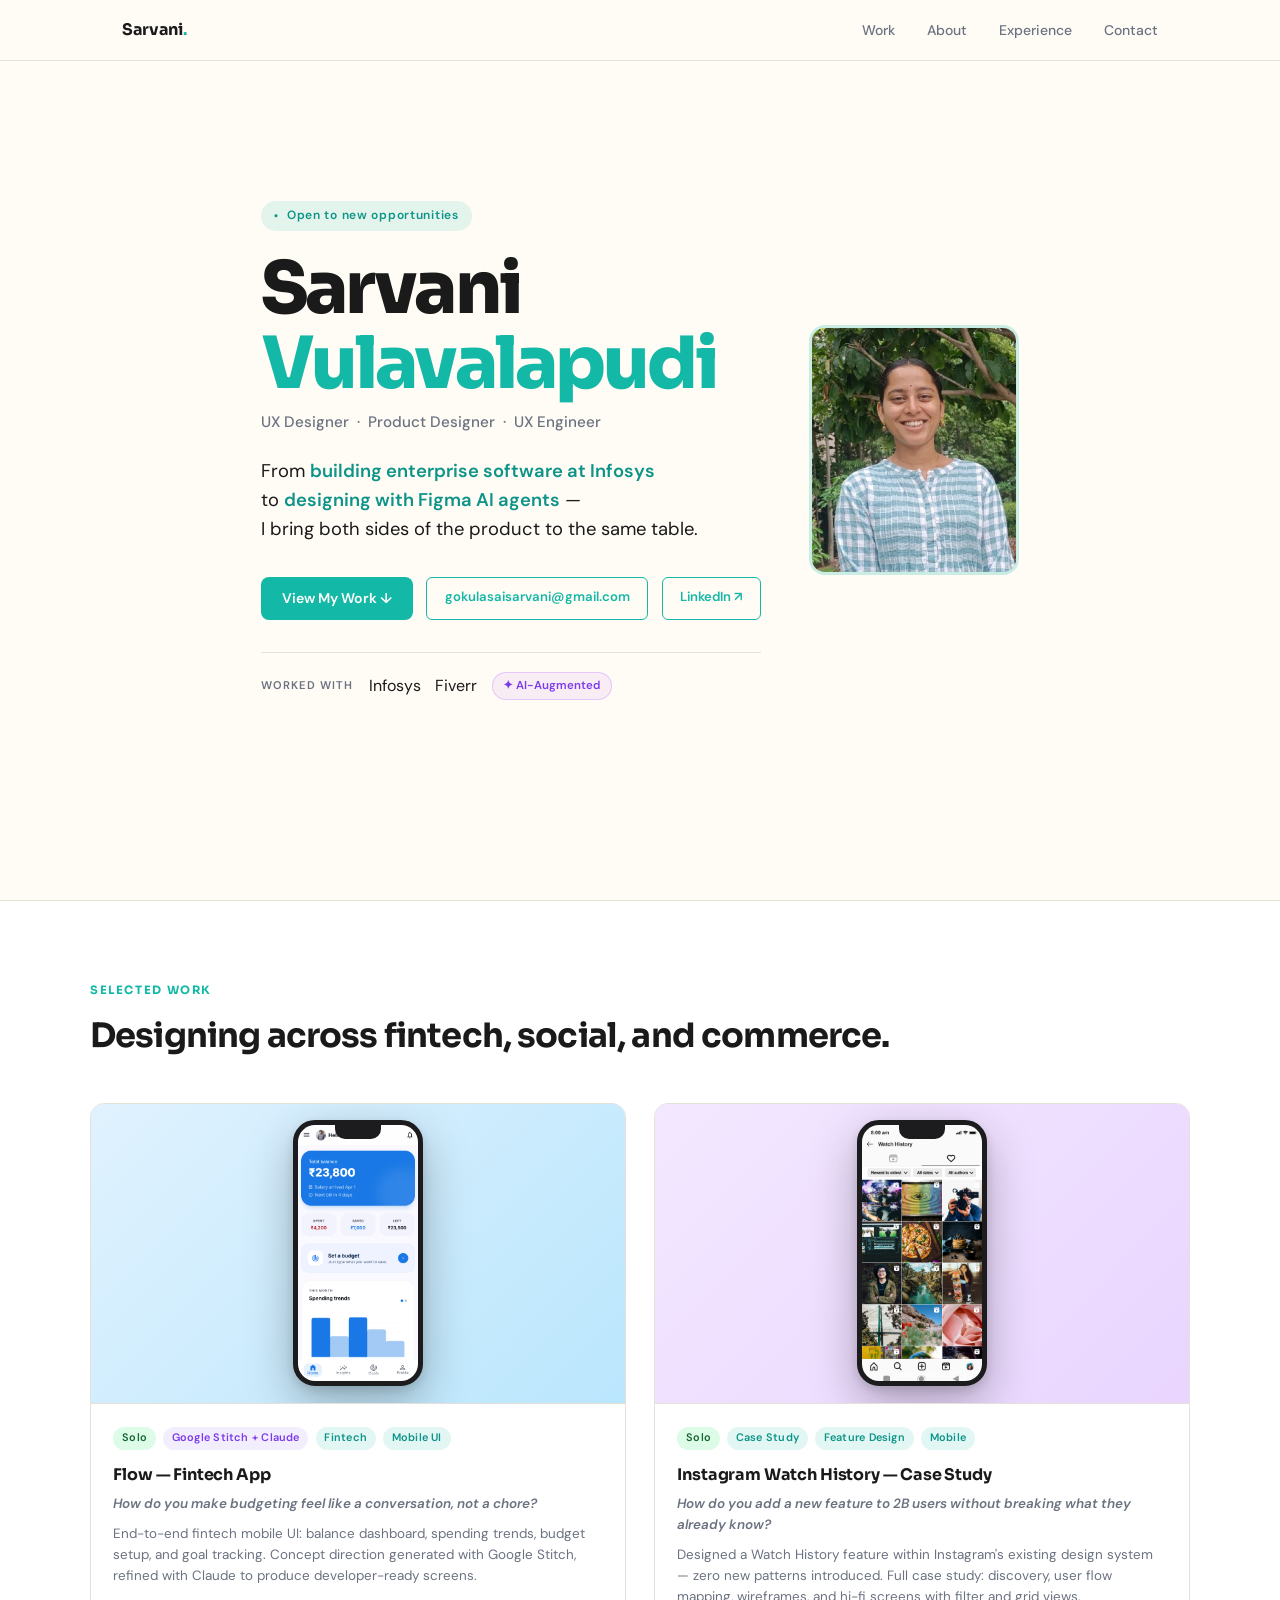
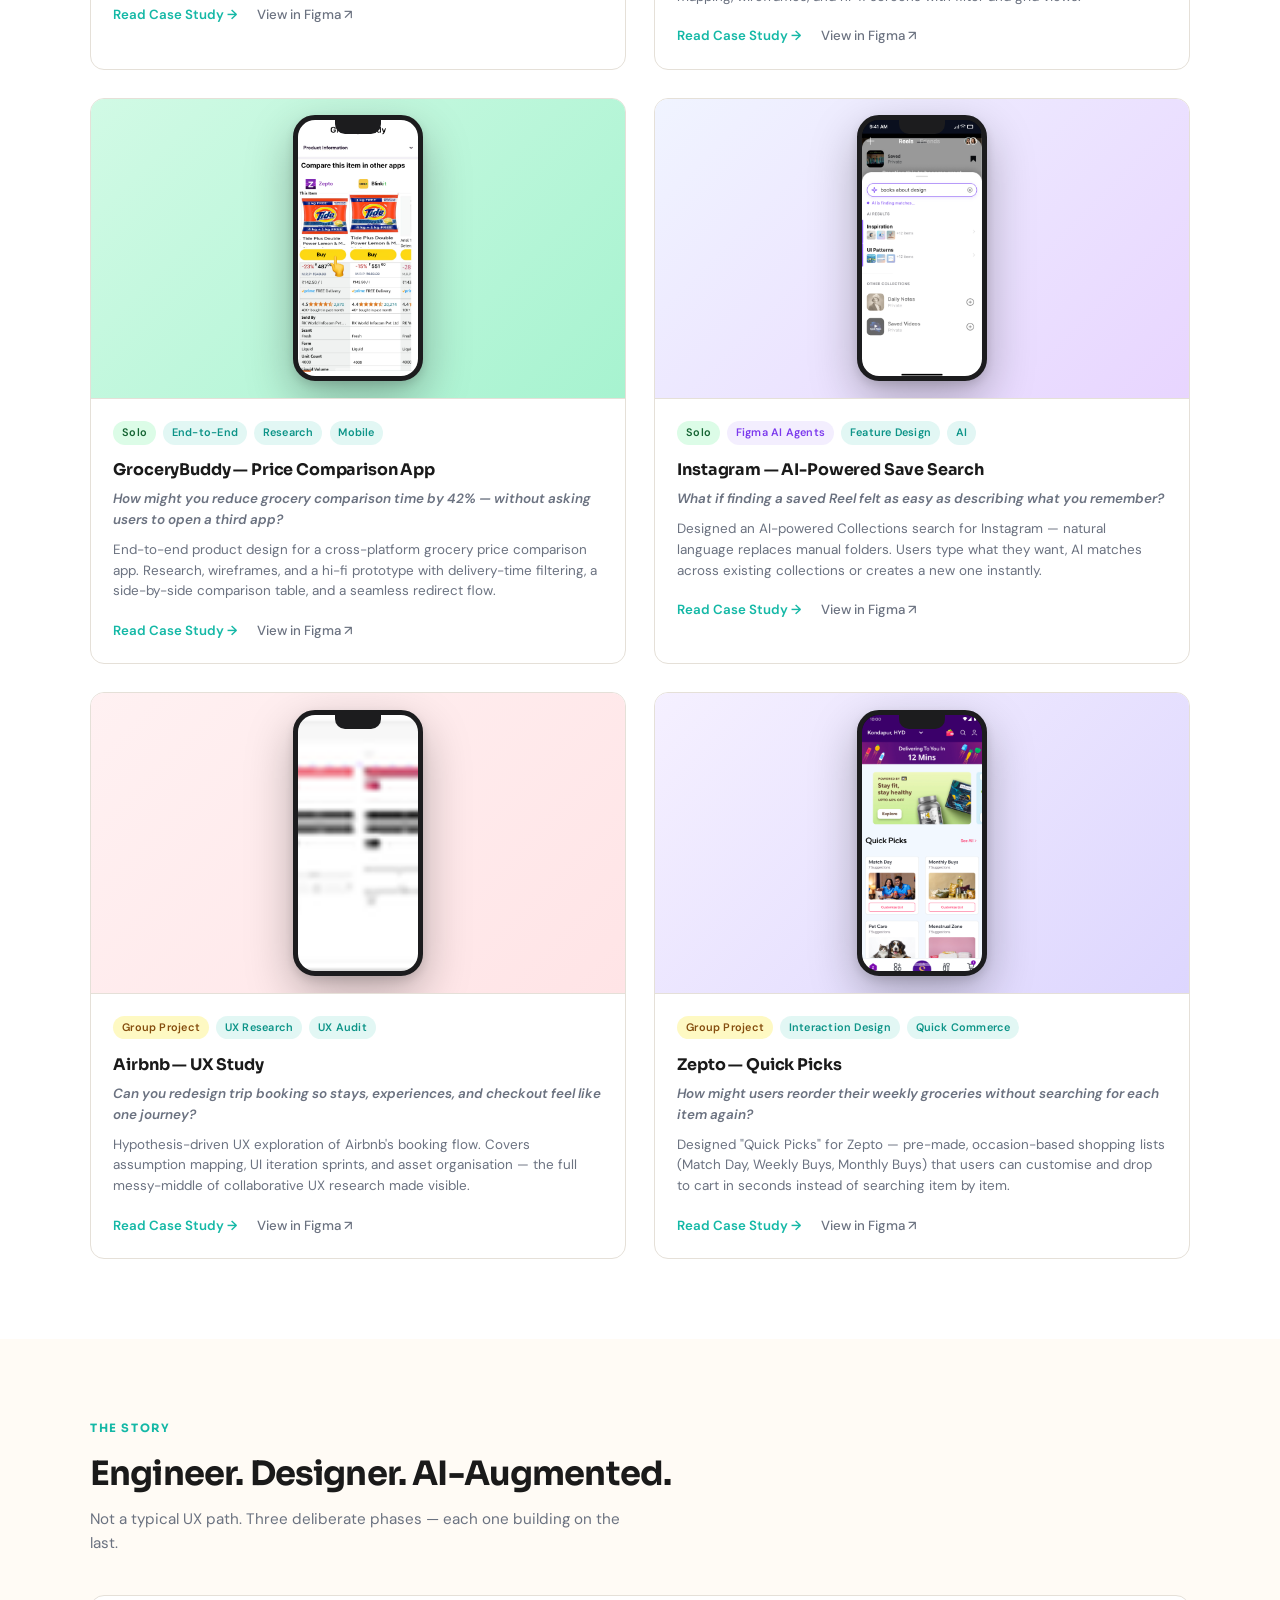
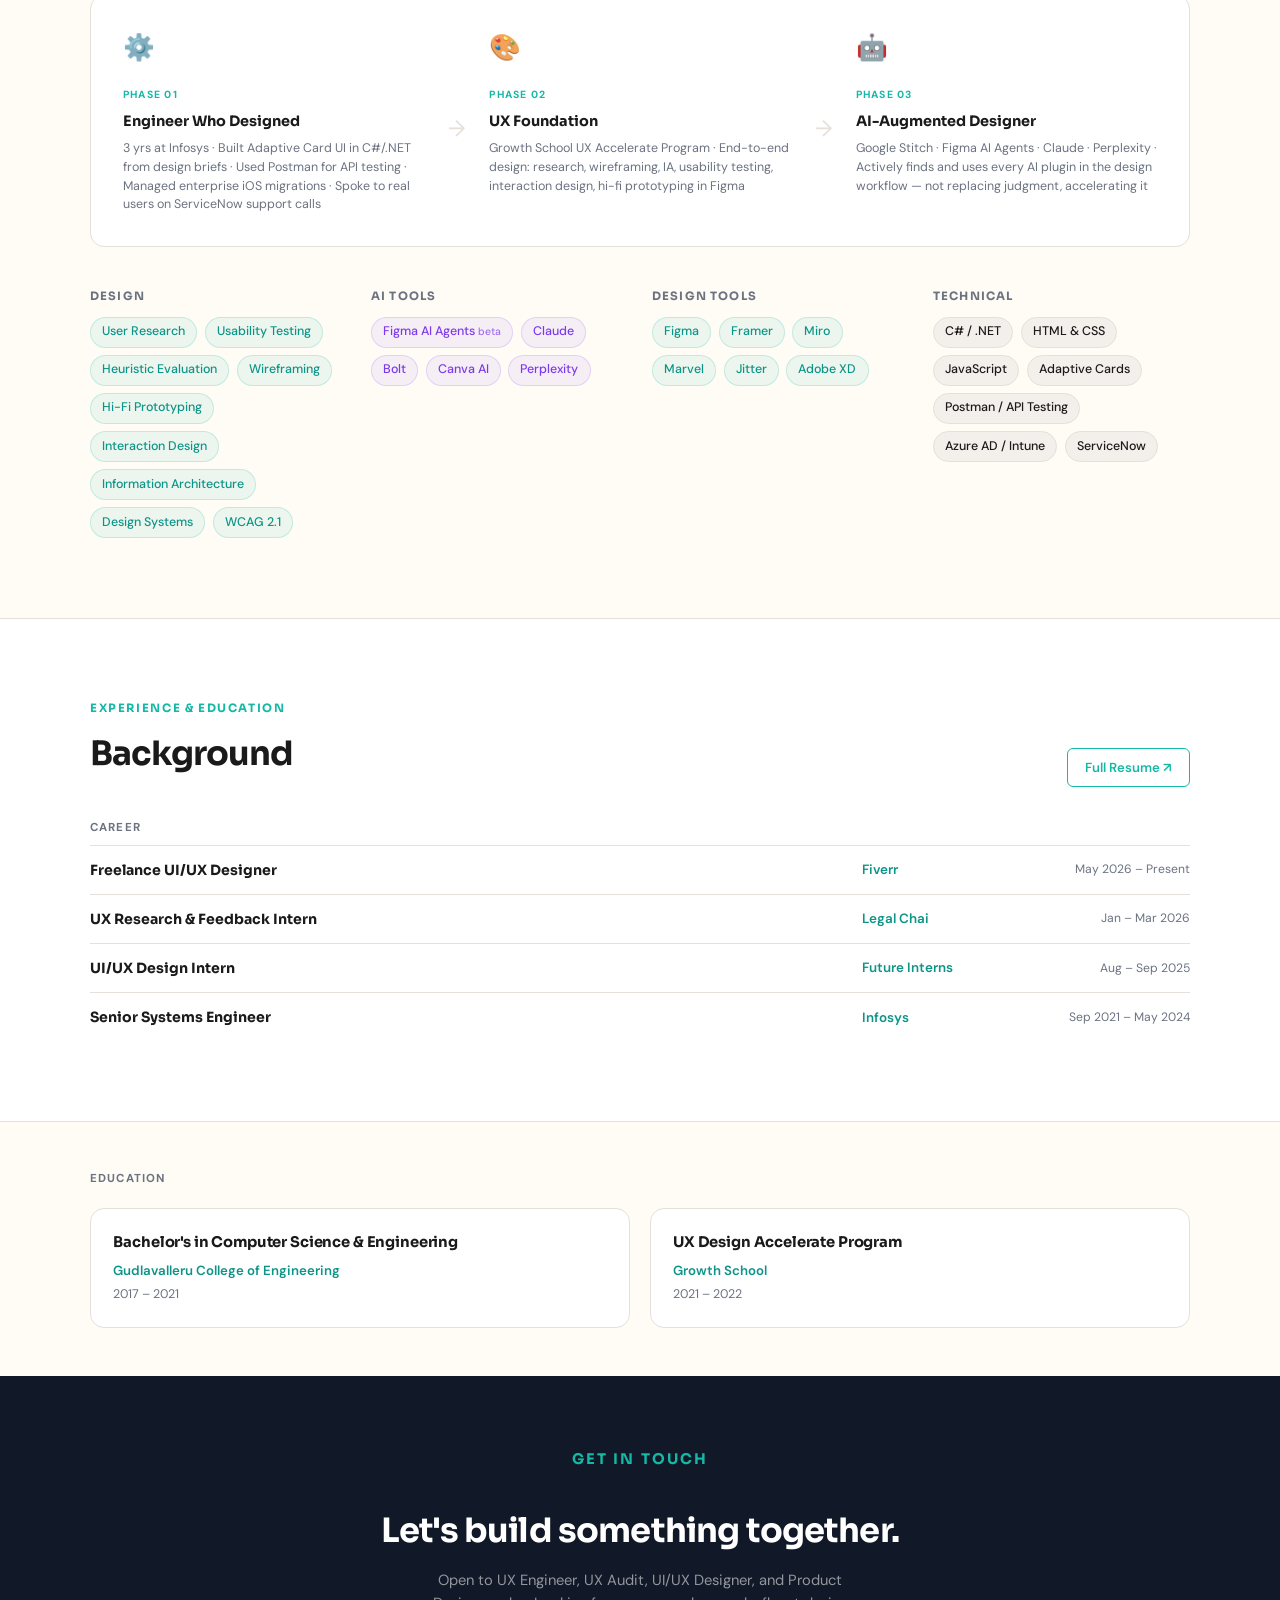
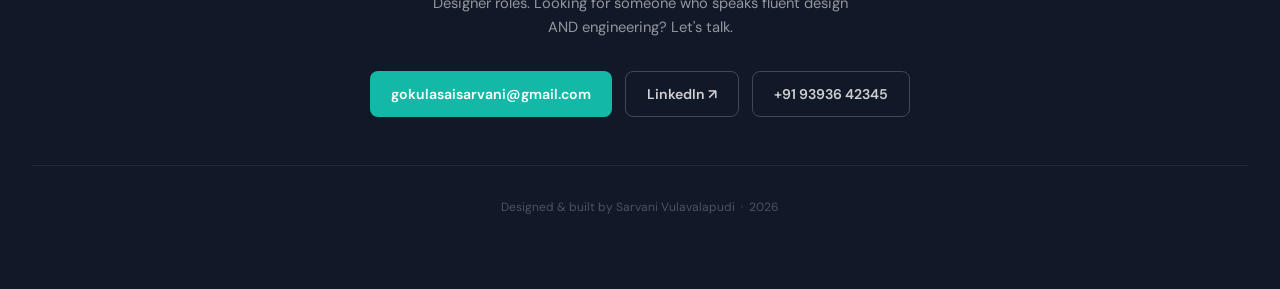
==== commit 518db0c7: "GroceryBuddy case study: clean phone mockups, before/after screens, email update - Replace phone moc" ====
--- a/index.html
+++ b/index.html
@@ -36,7 +36,7 @@
         </p>
         <div class="hero-ctas">
           <a class="btn btn-primary" href="#projects">View My Work ↓</a>
-          <a class="btn btn-outline" href="mailto:sarvanivulavalapudi@gmail.com">sarvanivulavalapudi@gmail.com</a>
+          <a class="btn btn-outline" href="mailto:gokulasaisarvani@gmail.com">gokulasaisarvani@gmail.com</a>
           <a class="btn btn-outline" href="https://www.linkedin.com/in/sarvanivulavalapudi/" target="_blank" rel="noopener">LinkedIn ↗</a>
         </div>
 
@@ -129,7 +129,7 @@
           <div class="card-visual green-grad">
             <div class="mock-phone">
               <div class="mock-notch"></div>
-              <img class="mock-screen" src="assets/gb-title.png" alt="GroceryBuddy app screens" loading="lazy" />
+              <img class="mock-screen" src="assets/gb-screen-compare.png" alt="GroceryBuddy price comparison screen" loading="lazy" />
               <div class="mock-home"></div>
             </div>
           </div>
@@ -380,7 +380,7 @@
     <h2 class="section-title">Let's build something together.</h2>
     <p>Open to UX Engineer, UX Audit, UI/UX Designer, and Product Designer roles. Looking for someone who speaks fluent design AND engineering? Let's talk.</p>
     <div class="contact-links">
-      <a class="btn btn-primary" href="mailto:sarvanivulavalapudi@gmail.com">sarvanivulavalapudi@gmail.com</a>
+      <a class="btn btn-primary" href="mailto:gokulasaisarvani@gmail.com">gokulasaisarvani@gmail.com</a>
       <a class="btn btn-outline-light" href="https://www.linkedin.com/in/sarvanivulavalapudi/" target="_blank" rel="noopener">LinkedIn ↗</a>
       <a class="btn btn-outline-light" href="tel:+919393642345">+91 93936 42345</a>
     </div>
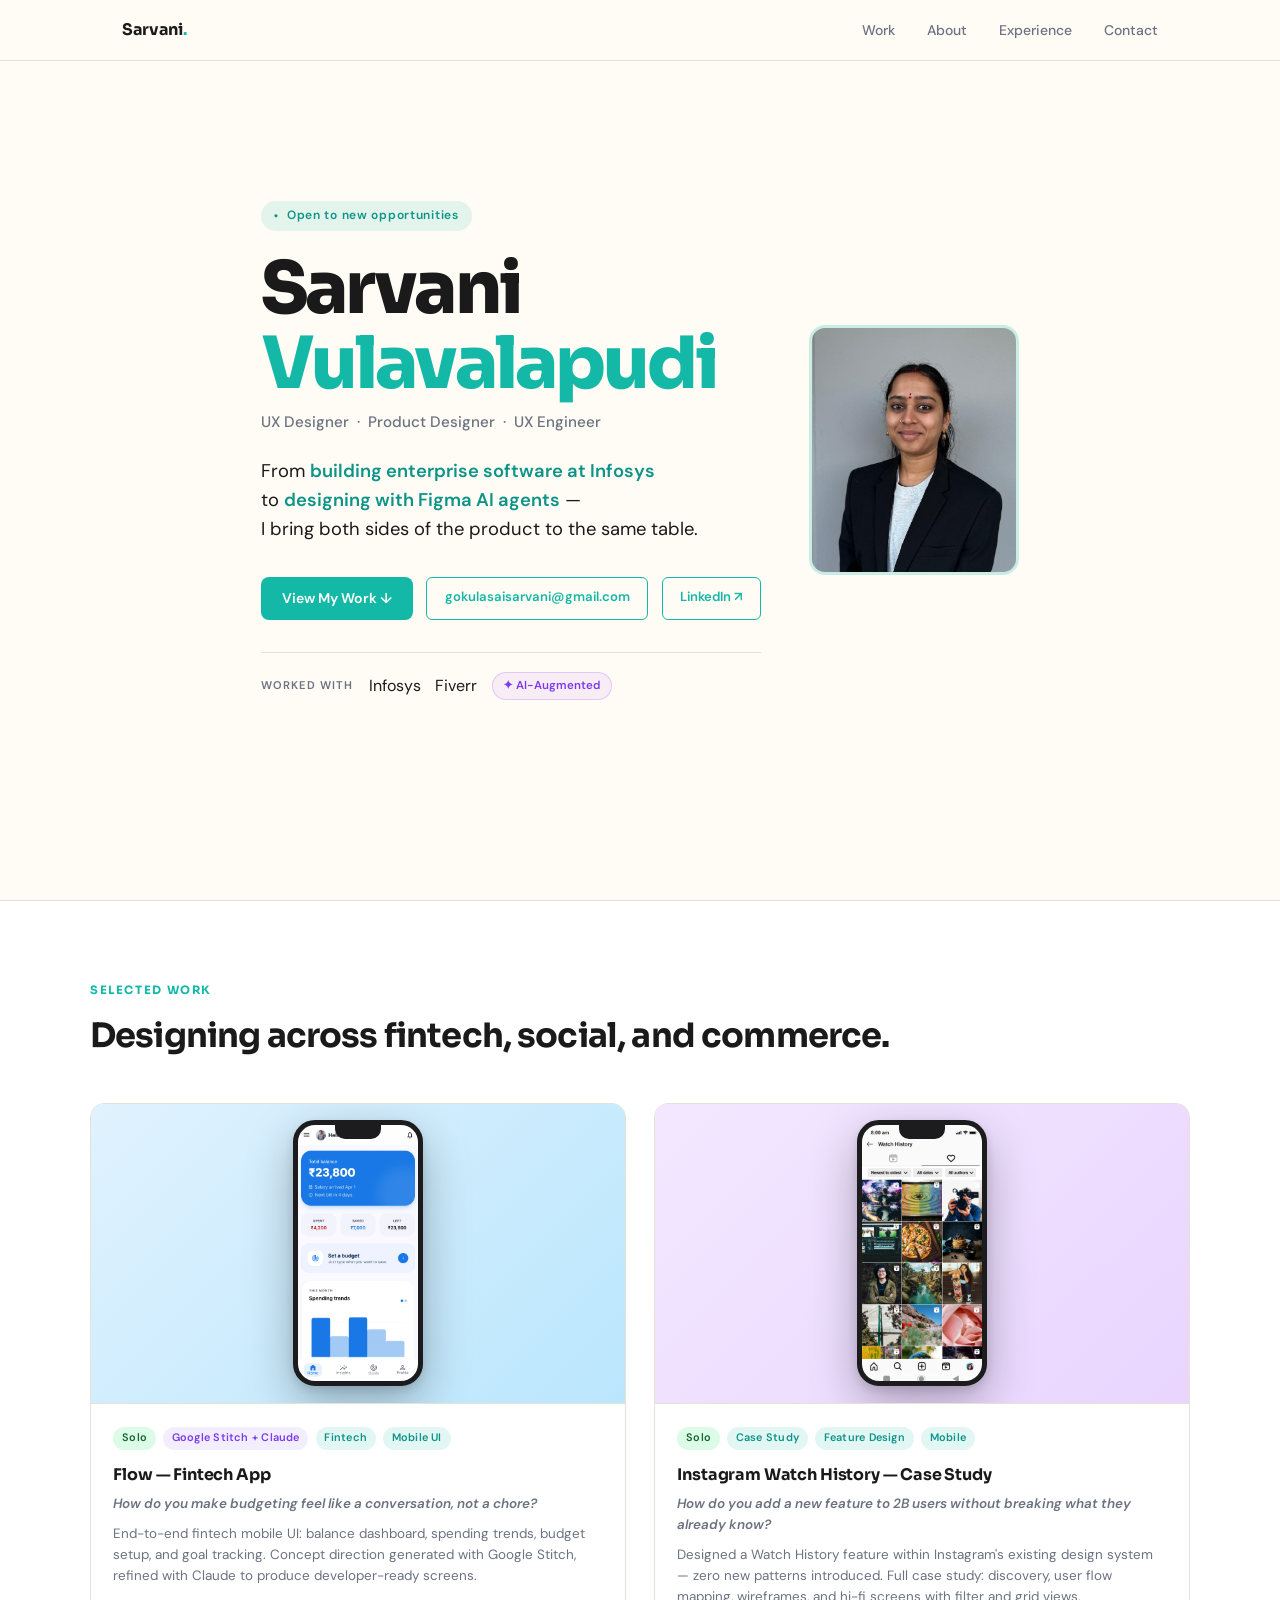
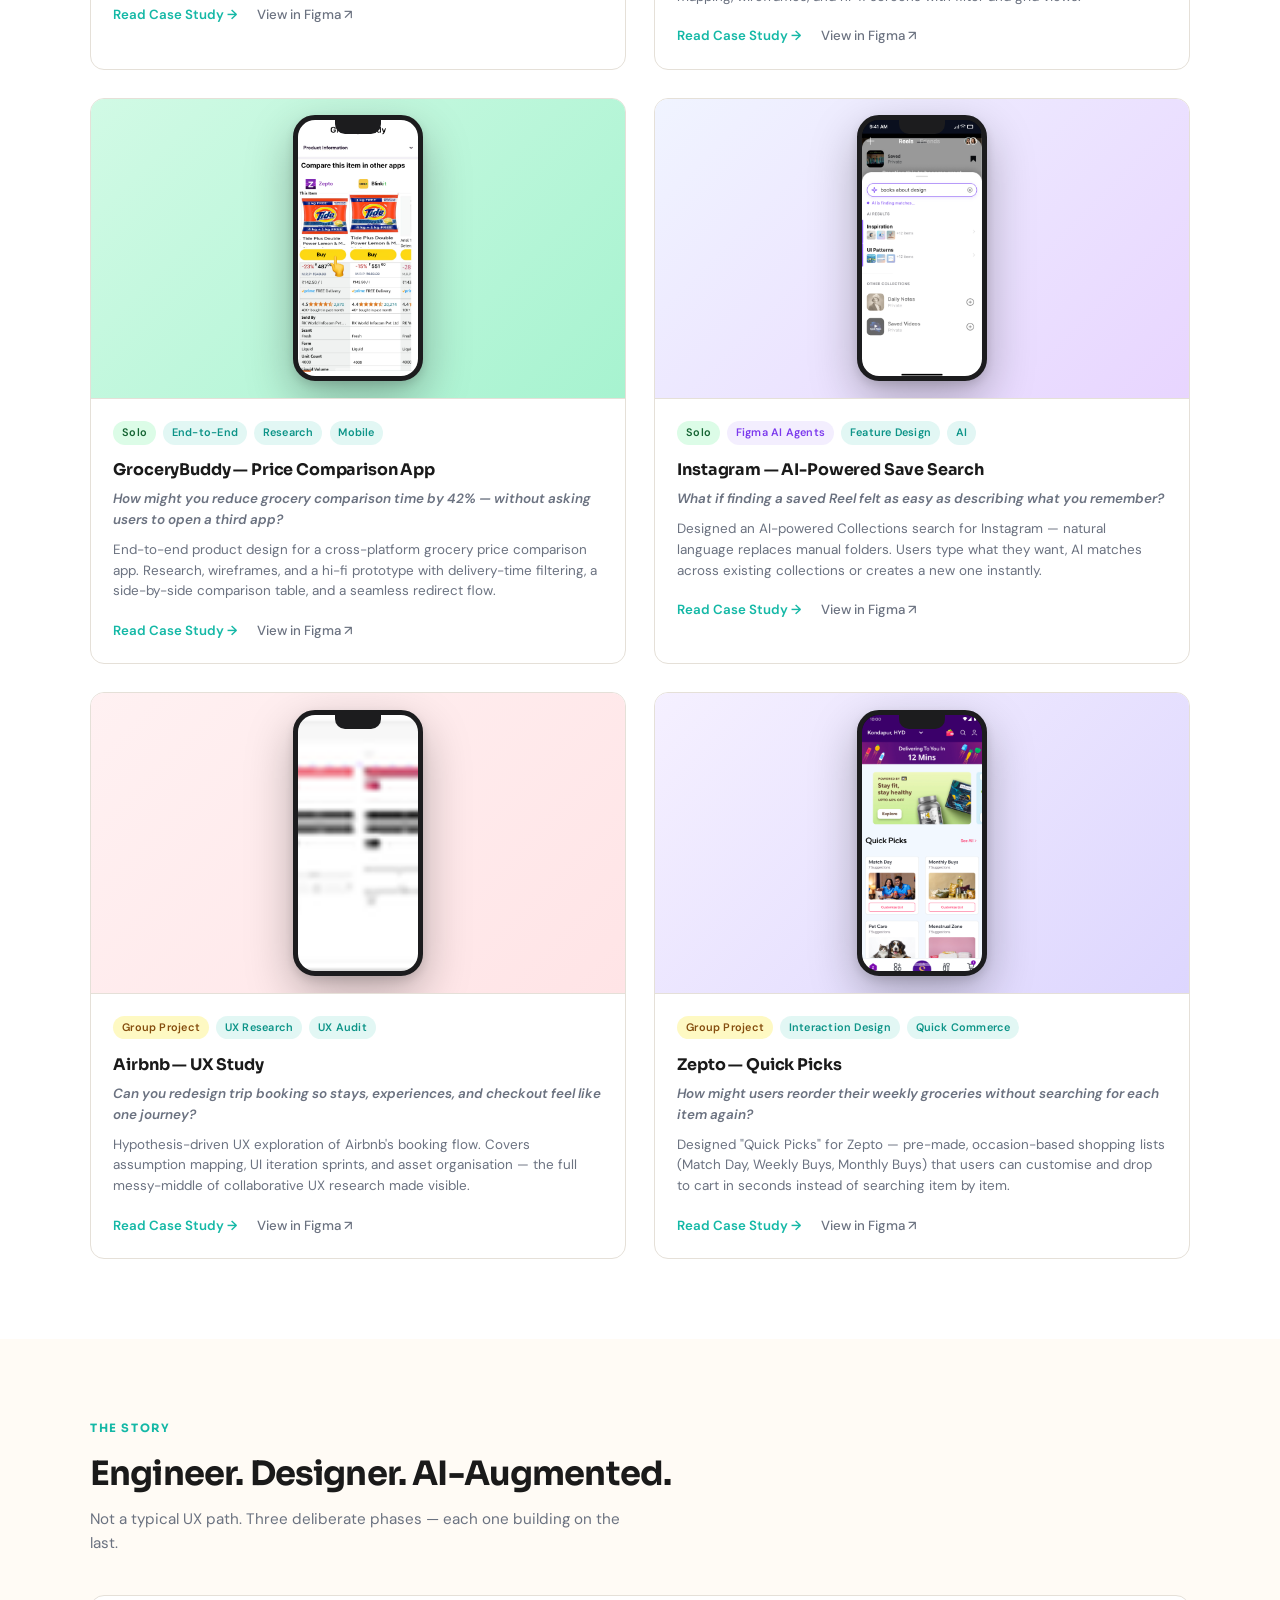
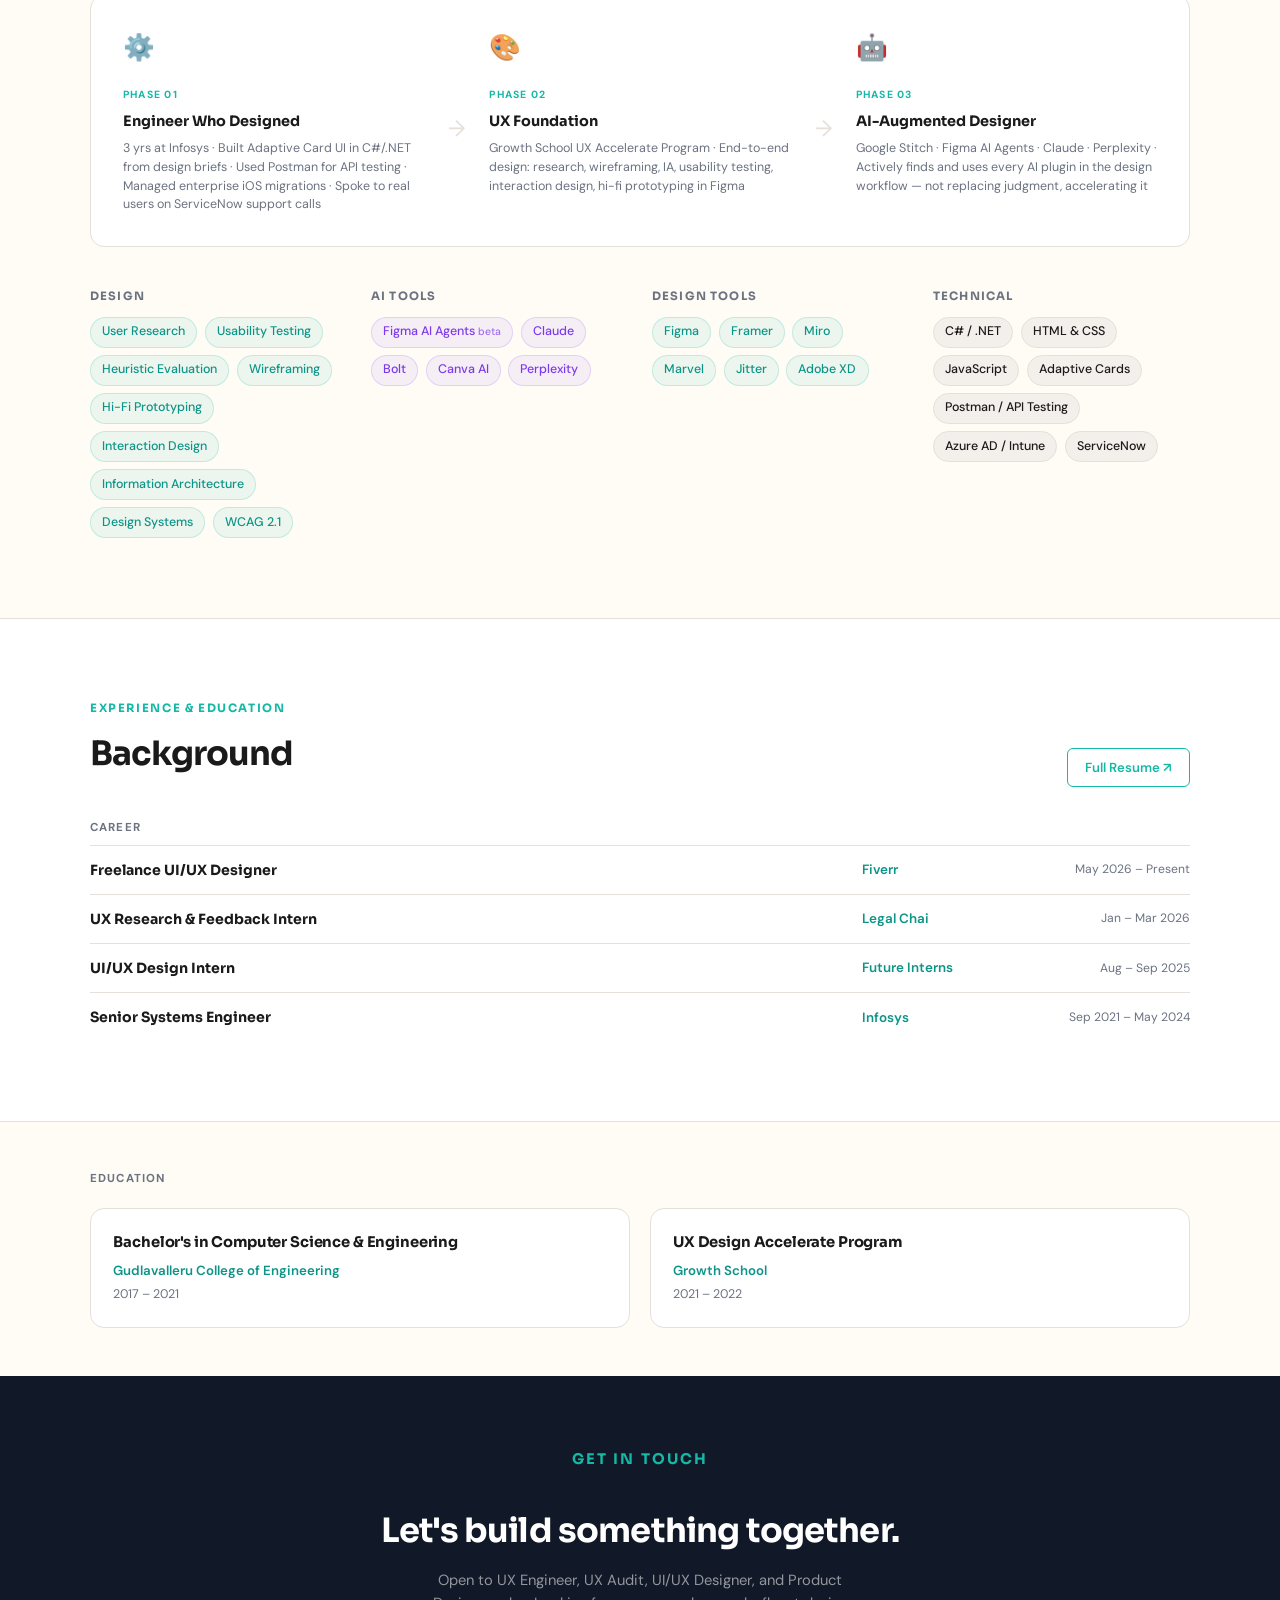
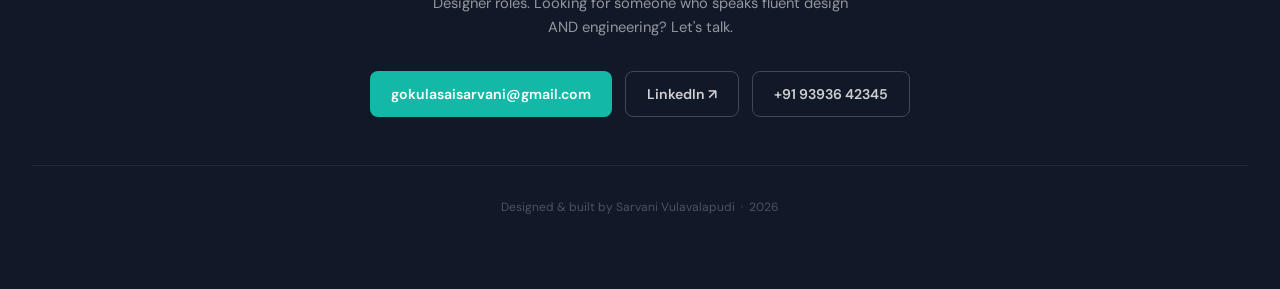
==== commit 79cf8957: "Changes image" ====
--- a/index.html
+++ b/index.html
@@ -59,7 +59,7 @@
         </div>
       </div>
       <div class="hero-photo-wrap">
-        <img src="assets/Photo.jpg" alt="Sarvani Vulavalapudi" />
+        <img src="assets/Photo.jpeg" alt="Sarvani Vulavalapudi" />
       </div>
     </div>
   </section>
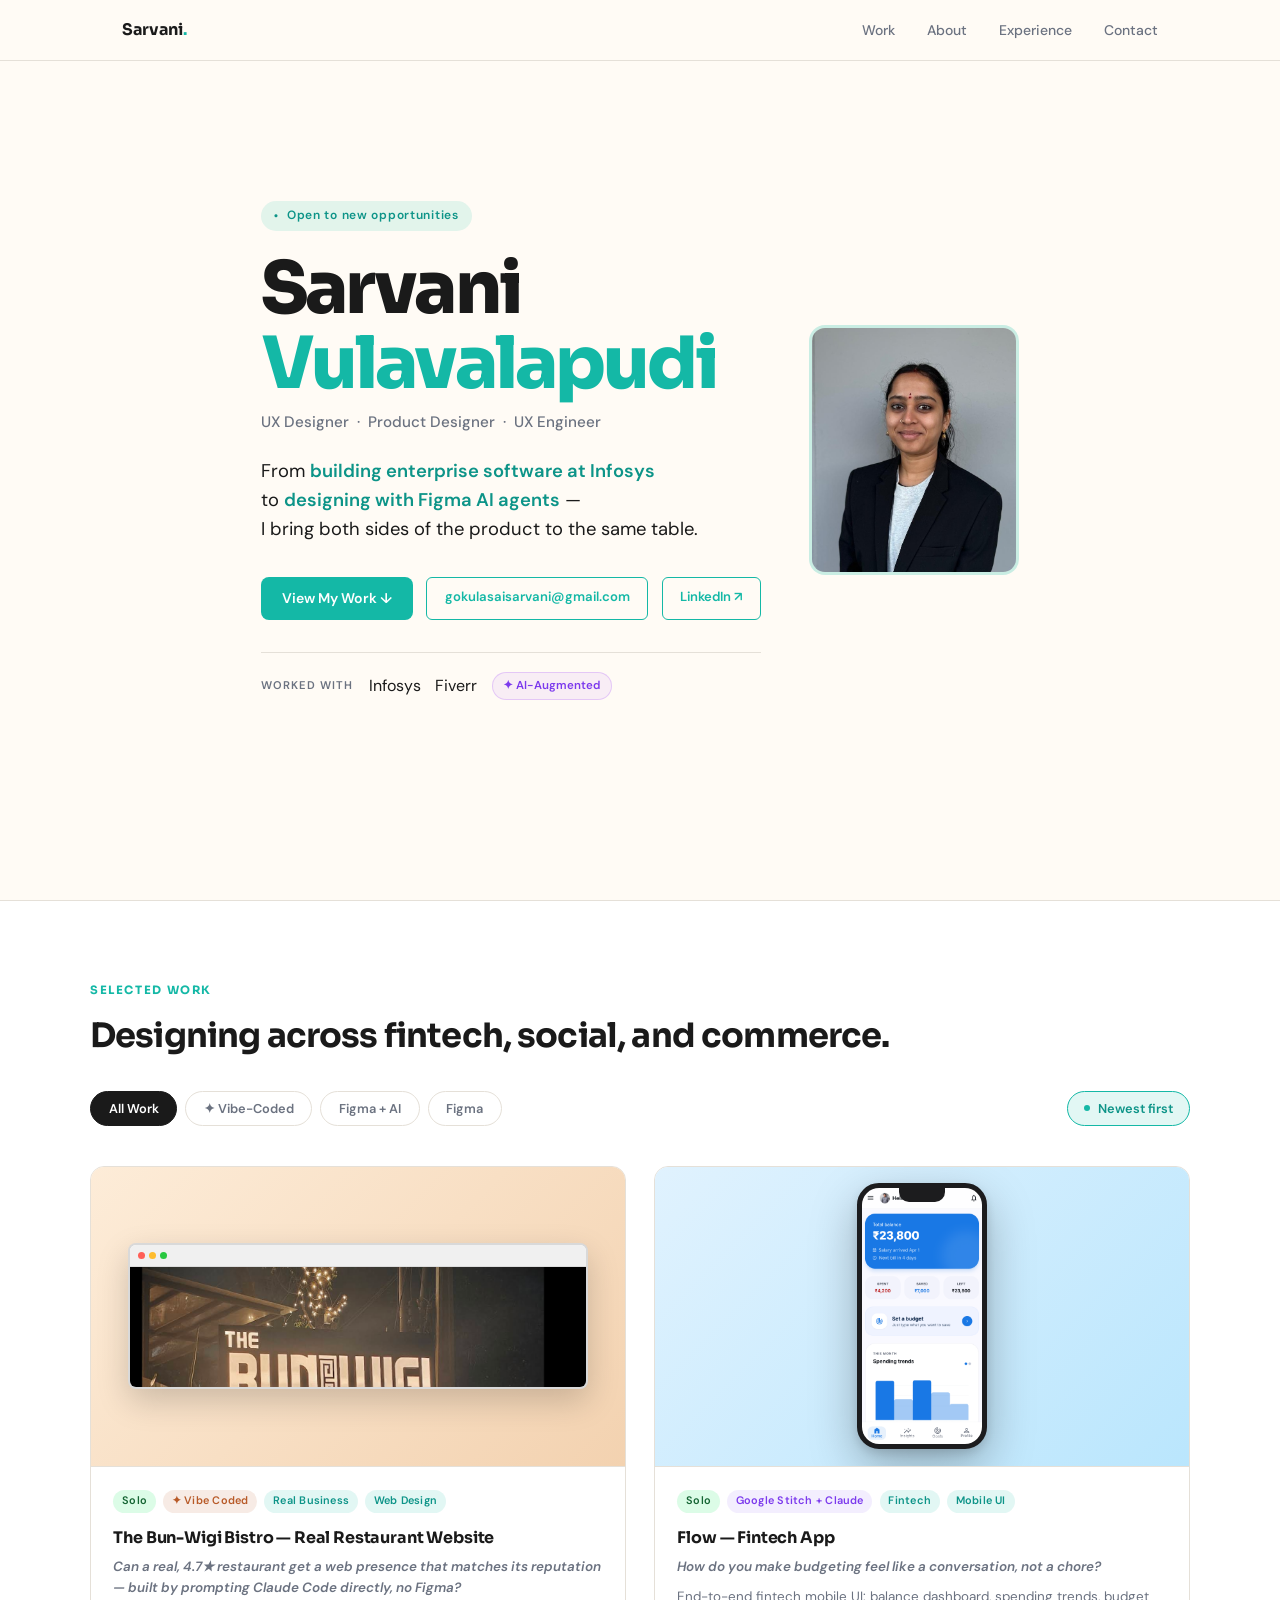
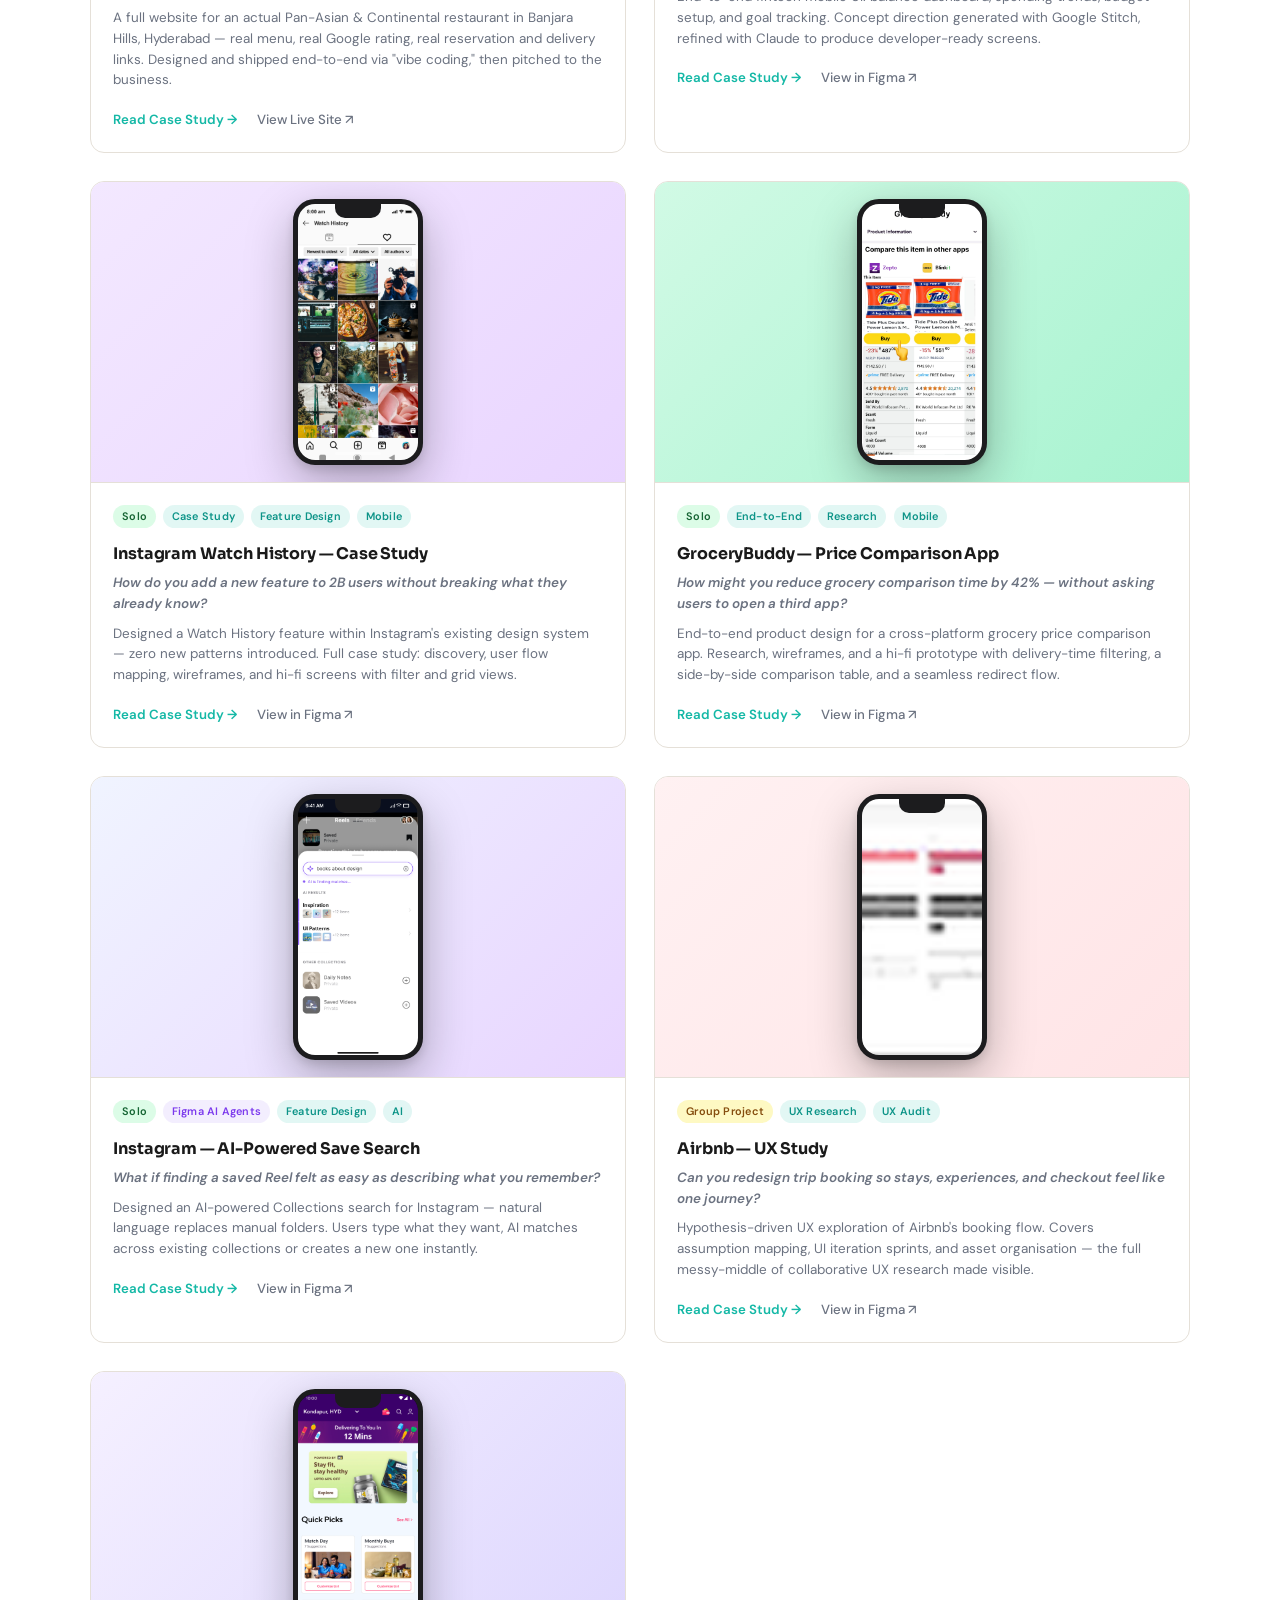
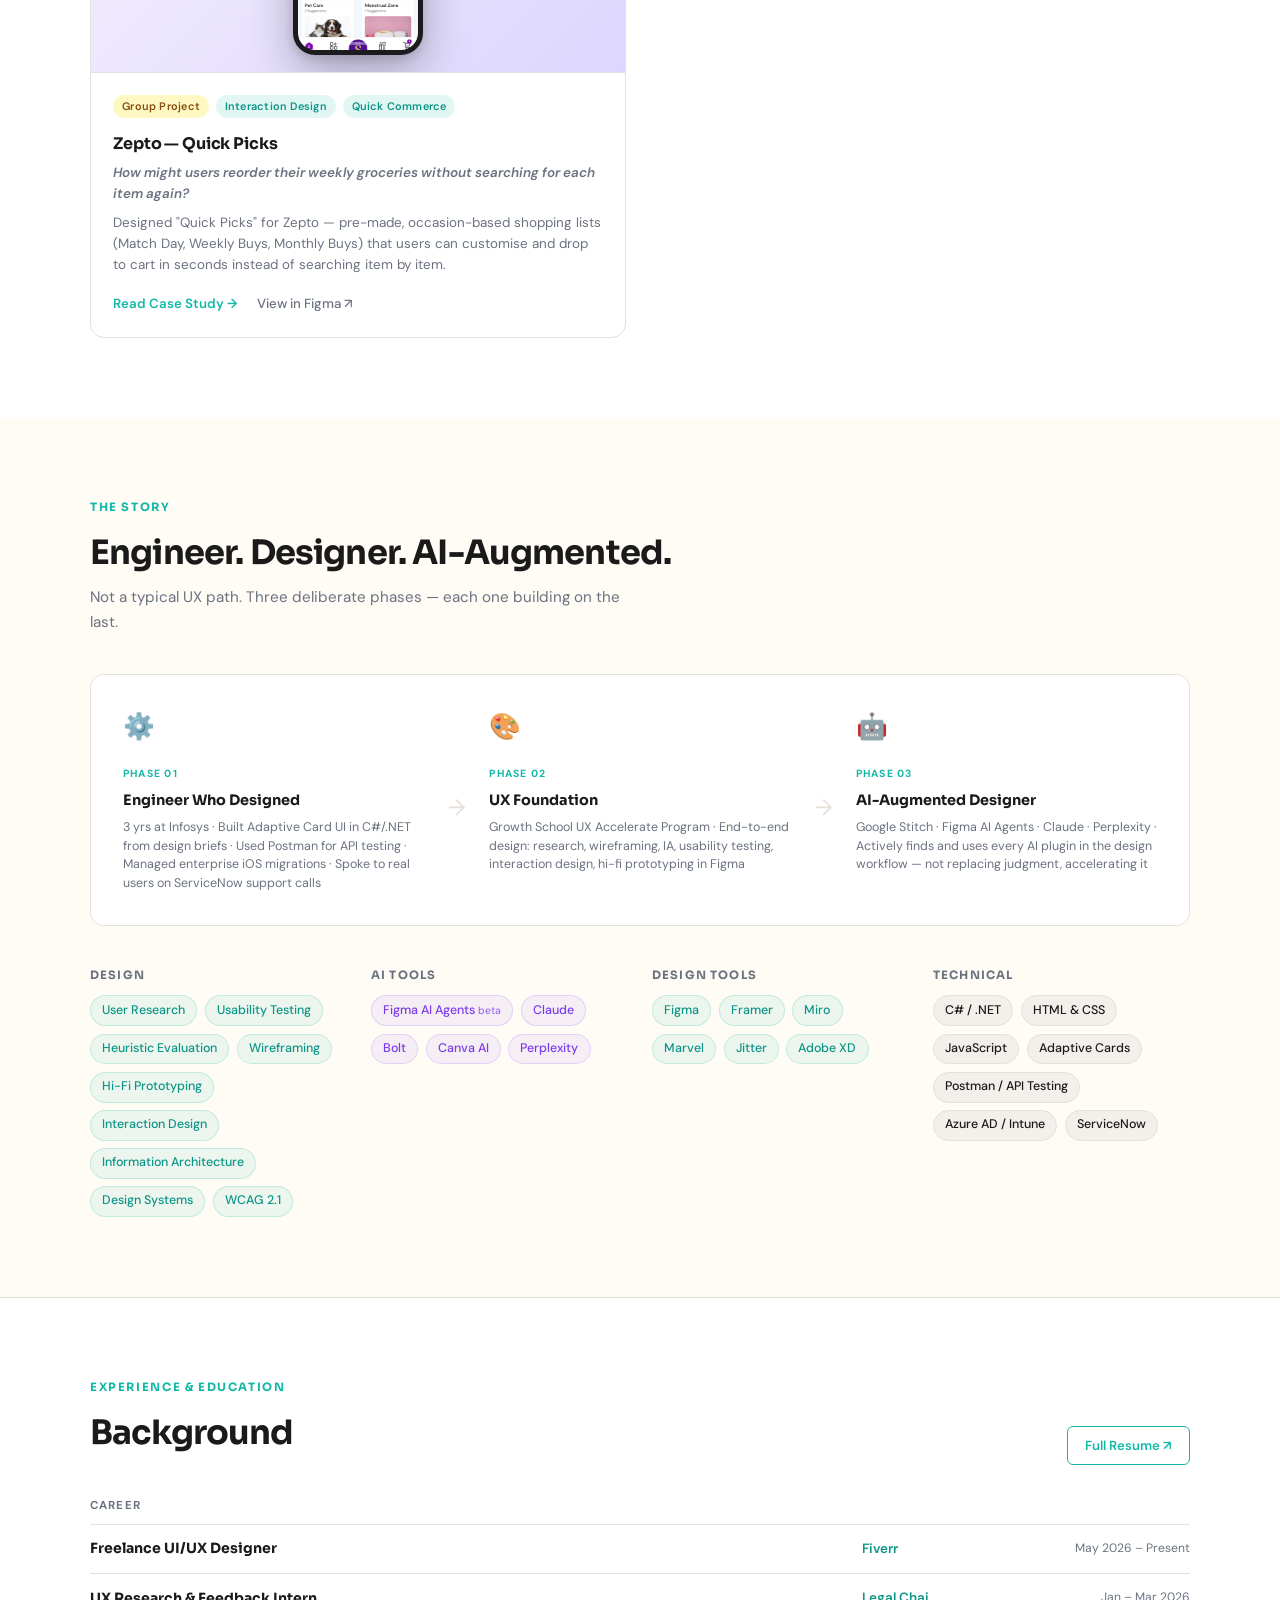
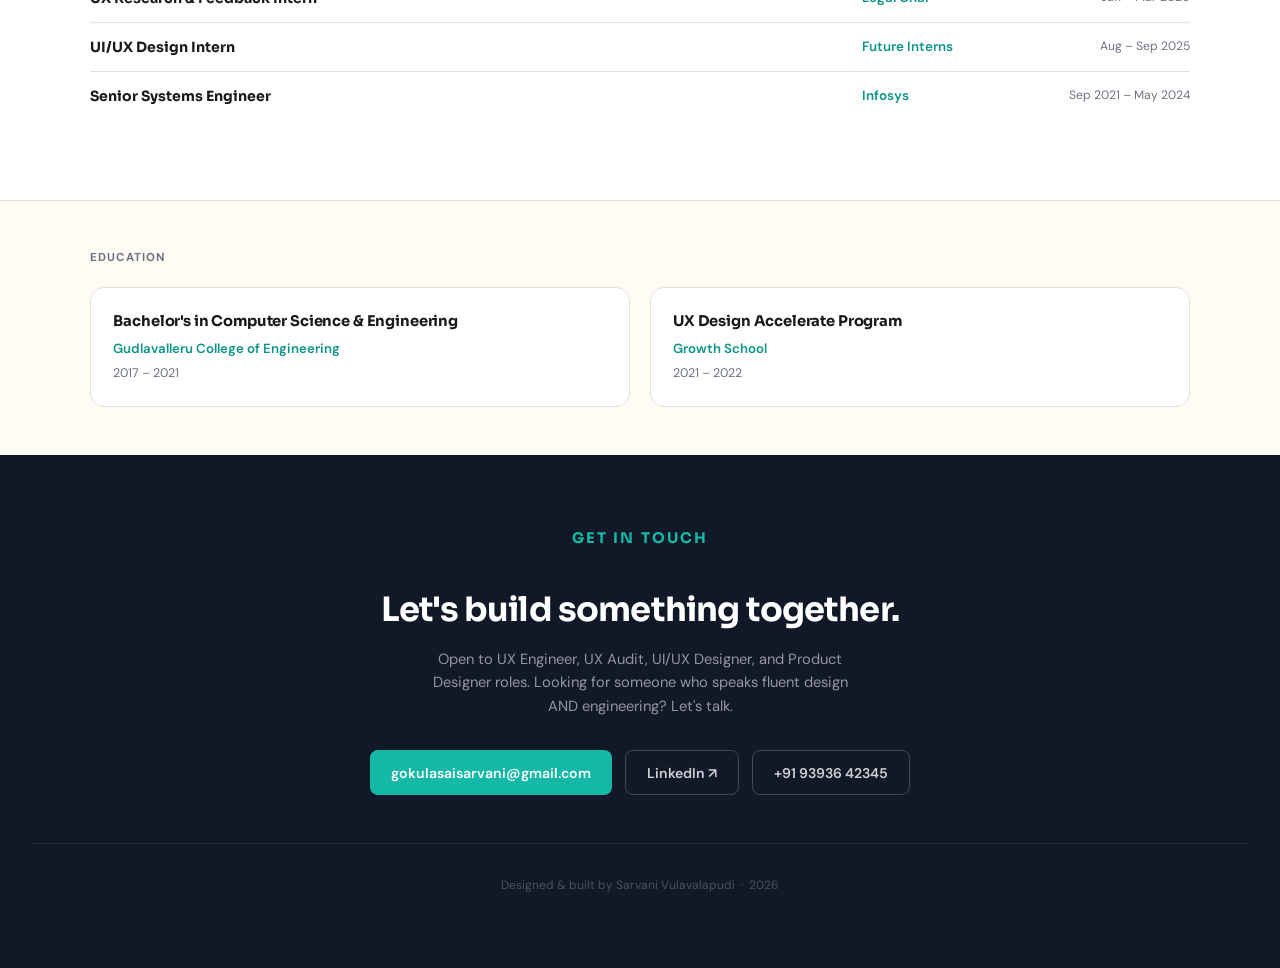
==== commit 3f0eecca: "Add Bun-Wigi vibe-coding case study, homepage filter/sort, and CLAUDE.md Adds a new case study for T" ====
--- a/index.html
+++ b/index.html
@@ -70,10 +70,51 @@
       <p class="section-label">Selected Work</p>
       <h2 class="section-title">Designing across fintech, social, and commerce.</h2>
 
+      <div class="work-controls">
+        <div class="filter-pills" role="group" aria-label="Filter by build method">
+          <button class="filter-pill active" data-filter="all">All Work</button>
+          <button class="filter-pill" data-filter="vibe">✦ Vibe-Coded</button>
+          <button class="filter-pill" data-filter="figma-ai">Figma + AI</button>
+          <button class="filter-pill" data-filter="figma">Figma</button>
+        </div>
+        <button class="sort-toggle active" id="sortToggle" aria-pressed="true">
+          <span class="sort-toggle-dot"></span><span class="sort-toggle-label">Newest first</span>
+        </button>
+      </div>
+
       <div class="projects-grid">
 
+        <!-- 0. Bun-Wigi Bistro — Vibe Coded, real business -->
+        <div class="project-card" data-build="vibe" data-date="2026-07-20">
+          <div class="card-visual terracotta-grad">
+            <div class="mock-browser">
+              <div class="mock-browser-bar">
+                <span class="mock-dot" style="background:#ff5f57;"></span>
+                <span class="mock-dot" style="background:#febc2e;"></span>
+                <span class="mock-dot" style="background:#28c840;"></span>
+              </div>
+              <img class="mock-browser-screen" src="assets/bunwigi-hero-signage.png" alt="The Bun-Wigi Bistro website hero" loading="lazy" />
+            </div>
+          </div>
+          <div class="project-body">
+            <div class="project-badges">
+              <span class="badge badge-solo">Solo</span>
+              <span class="badge badge-vibe">✦ Vibe Coded</span>
+              <span class="badge badge-tag">Real Business</span>
+              <span class="badge badge-tag">Web Design</span>
+            </div>
+            <h3>The Bun-Wigi Bistro — Real Restaurant Website</h3>
+            <p class="card-problem">Can a real, 4.7★ restaurant get a web presence that matches its reputation — built by prompting Claude Code directly, no Figma?</p>
+            <p>A full website for an actual Pan-Asian & Continental restaurant in Banjara Hills, Hyderabad — real menu, real Google rating, real reservation and delivery links. Designed and shipped end-to-end via "vibe coding," then pitched to the business.</p>
+            <div class="project-links">
+              <a class="project-link" href="bunwigi-case-study.html">Read Case Study →</a>
+              <a class="project-link-secondary" href="https://bun-wigi.vercel.app/" target="_blank" rel="noopener">View Live Site ↗</a>
+            </div>
+          </div>
+        </div>
+
         <!-- 1. Flow Fintech -->
-        <div class="project-card">
+        <div class="project-card" data-build="figma-ai" data-date="2026-05-15">
           <div class="card-visual blue-grad">
             <div class="mock-phone">
               <div class="mock-notch"></div>
@@ -99,7 +140,7 @@
         </div>
 
         <!-- 2. Instagram Watch History Case Study -->
-        <div class="project-card">
+        <div class="project-card" data-build="figma" data-date="2026-03-10">
           <div class="card-visual purple-grad">
             <div class="mock-phone">
               <div class="mock-notch"></div>
@@ -125,7 +166,7 @@
         </div>
 
         <!-- 3. GroceryBuddy -->
-        <div class="project-card">
+        <div class="project-card" data-build="figma" data-date="2026-01-20">
           <div class="card-visual green-grad">
             <div class="mock-phone">
               <div class="mock-notch"></div>
@@ -151,7 +192,7 @@
         </div>
 
         <!-- 4. Instagram Redesign -->
-        <div class="project-card">
+        <div class="project-card" data-build="figma-ai" data-date="2025-11-05">
           <div class="card-visual ig-grad">
             <div class="mock-phone">
               <div class="mock-notch"></div>
@@ -177,7 +218,7 @@
         </div>
 
         <!-- 5. Airbnb -->
-        <div class="project-card">
+        <div class="project-card" data-build="figma" data-date="2025-09-20">
           <div class="card-visual pink-grad">
             <div class="mock-phone">
               <div class="mock-notch"></div>
@@ -202,7 +243,7 @@
         </div>
 
         <!-- 6. Zepto -->
-        <div class="project-card">
+        <div class="project-card" data-build="figma" data-date="2025-08-01">
           <div class="card-visual zepto-grad">
             <div class="mock-phone">
               <div class="mock-notch"></div>
--- a/style.css
+++ b/style.css
@@ -105,6 +105,31 @@
 .indigo-grad { background: linear-gradient(135deg, #EEF2FF 0%, #E0E7FF 100%); }
 .ig-grad     { background: linear-gradient(135deg, #F0F4FF 0%, #E8D5FF 100%); }
 .zepto-grad  { background: linear-gradient(135deg, #F5F0FF 0%, #DDD6FE 100%); }
+.terracotta-grad { background: linear-gradient(135deg, #FDECD8 0%, #F3D2B0 100%); }
+
+/* ── WORK FILTER + SORT CONTROLS ── */
+.work-controls { display: flex; justify-content: space-between; align-items: center; flex-wrap: wrap; gap: 1rem; margin-top: 1.75rem; }
+.filter-pills { display: flex; gap: 0.5rem; flex-wrap: wrap; }
+.filter-pill {
+  font-family: 'DM Sans', sans-serif; font-size: 0.8rem; font-weight: 600;
+  padding: 0.5rem 1.1rem; border-radius: 99px; border: 1.5px solid var(--border);
+  background: var(--surface); color: var(--text-muted); cursor: pointer; transition: all 0.2s;
+}
+.filter-pill:hover { border-color: var(--accent); color: var(--text); }
+.filter-pill.active { background: var(--text); color: #fff; border-color: var(--text); }
+.sort-toggle {
+  display: inline-flex; align-items: center; gap: 0.5rem;
+  font-family: 'DM Sans', sans-serif; font-size: 0.8rem; font-weight: 600; color: var(--text-muted);
+  background: var(--surface); border: 1.5px solid var(--border);
+  padding: 0.5rem 1rem; border-radius: 99px; cursor: pointer; transition: all 0.2s;
+}
+.sort-toggle:hover { border-color: var(--accent); }
+.sort-toggle.active { color: var(--accent-dark); border-color: var(--accent); background: var(--accent-light); }
+.sort-toggle-dot { width: 6px; height: 6px; border-radius: 50%; background: var(--accent); flex-shrink: 0; }
+.project-card[hidden] { display: none; }
+@media (max-width: 640px) {
+  .work-controls { flex-direction: column; align-items: flex-start; }
+}
 
 /* CSS phone device frame */
 .mock-phone {
@@ -157,6 +182,7 @@
 .badge-solo   { background: #DCFCE7; color: #166534; }
 .badge-group  { background: #FEF9C3; color: #854D0E; }
 .badge-ai     { background: rgba(139,92,246,0.1); color: #7C3AED; }
+.badge-vibe   { background: rgba(184,90,40,0.12); color: #B85A28; }
 .badge-tag    { background: var(--accent-light); color: var(--accent-dark); }
 .project-card h3 { font-family: 'Sora', sans-serif; font-size: 1rem; font-weight: 700; letter-spacing: -0.01em; color: var(--text); margin-bottom: 0.4rem; }
 .card-problem { font-size: 0.82rem; font-weight: 600; color: var(--accent-dark); font-style: italic; margin-bottom: 0.55rem !important; }
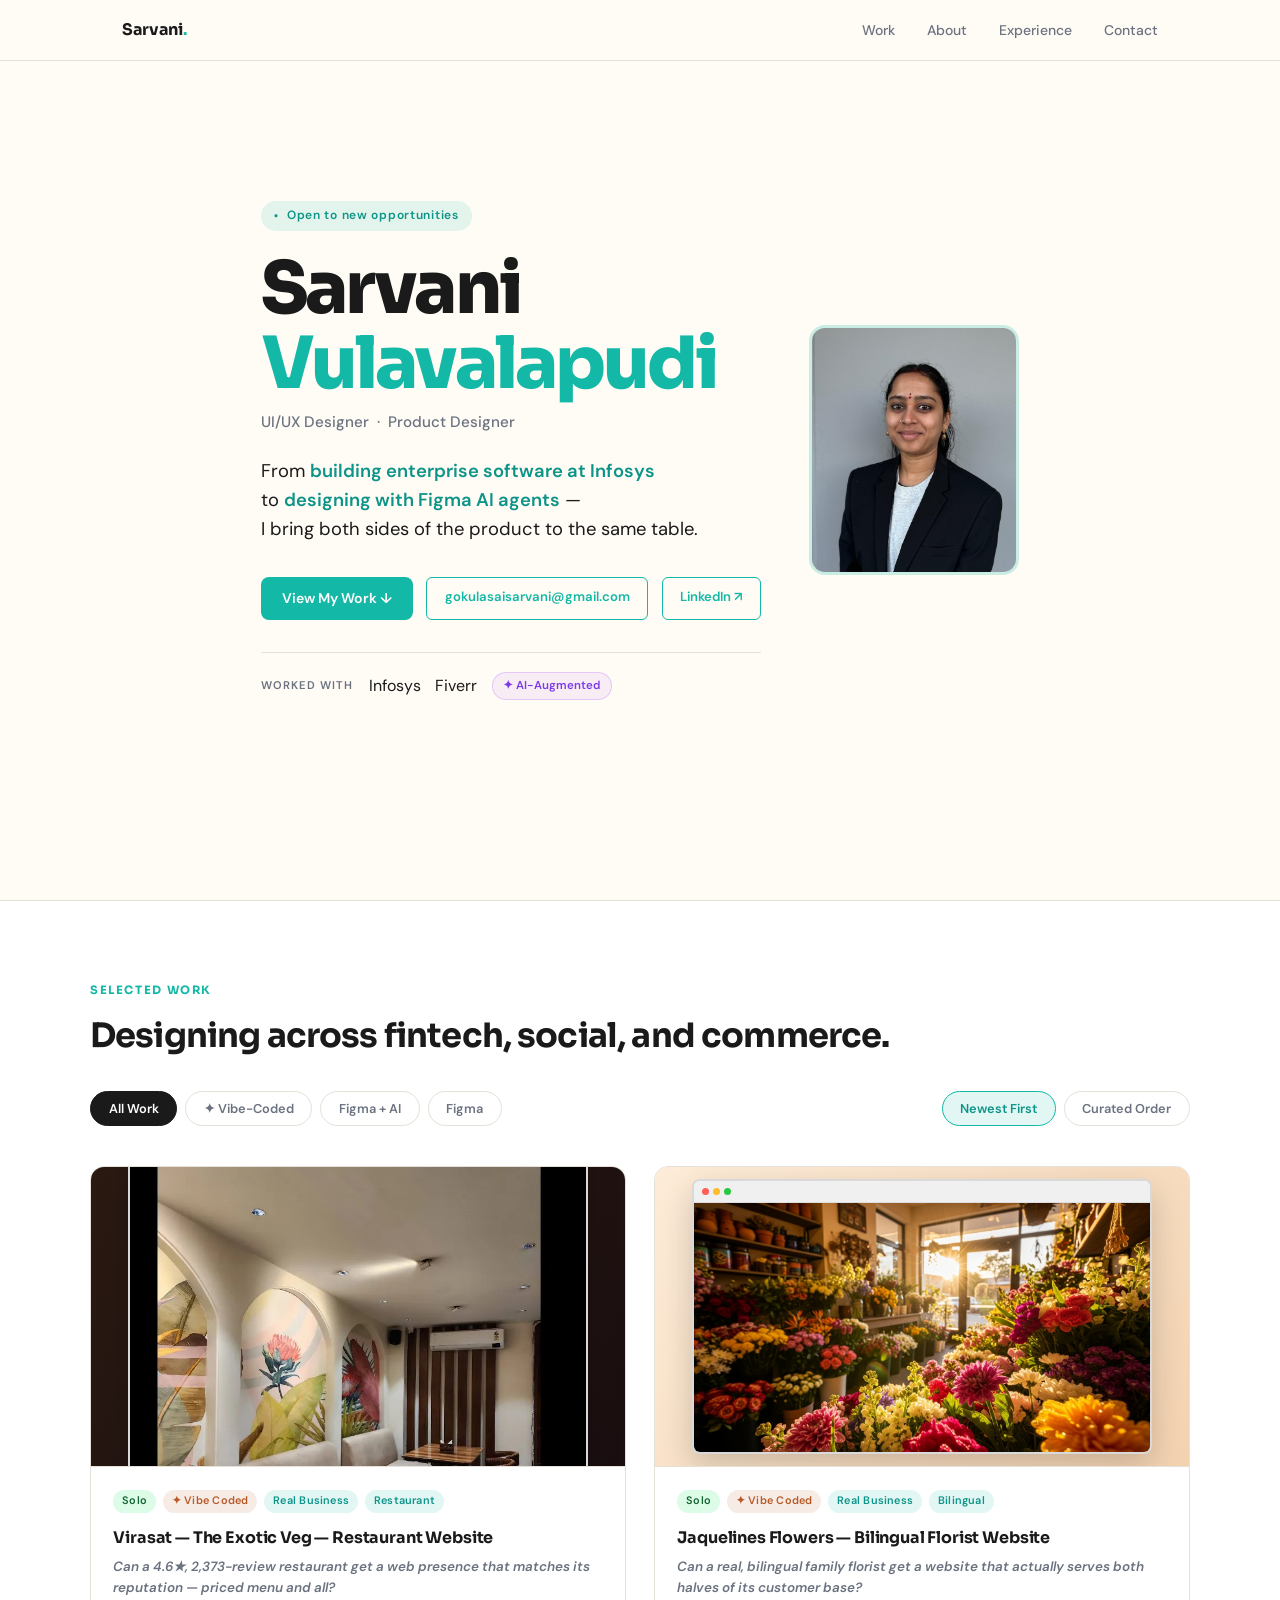
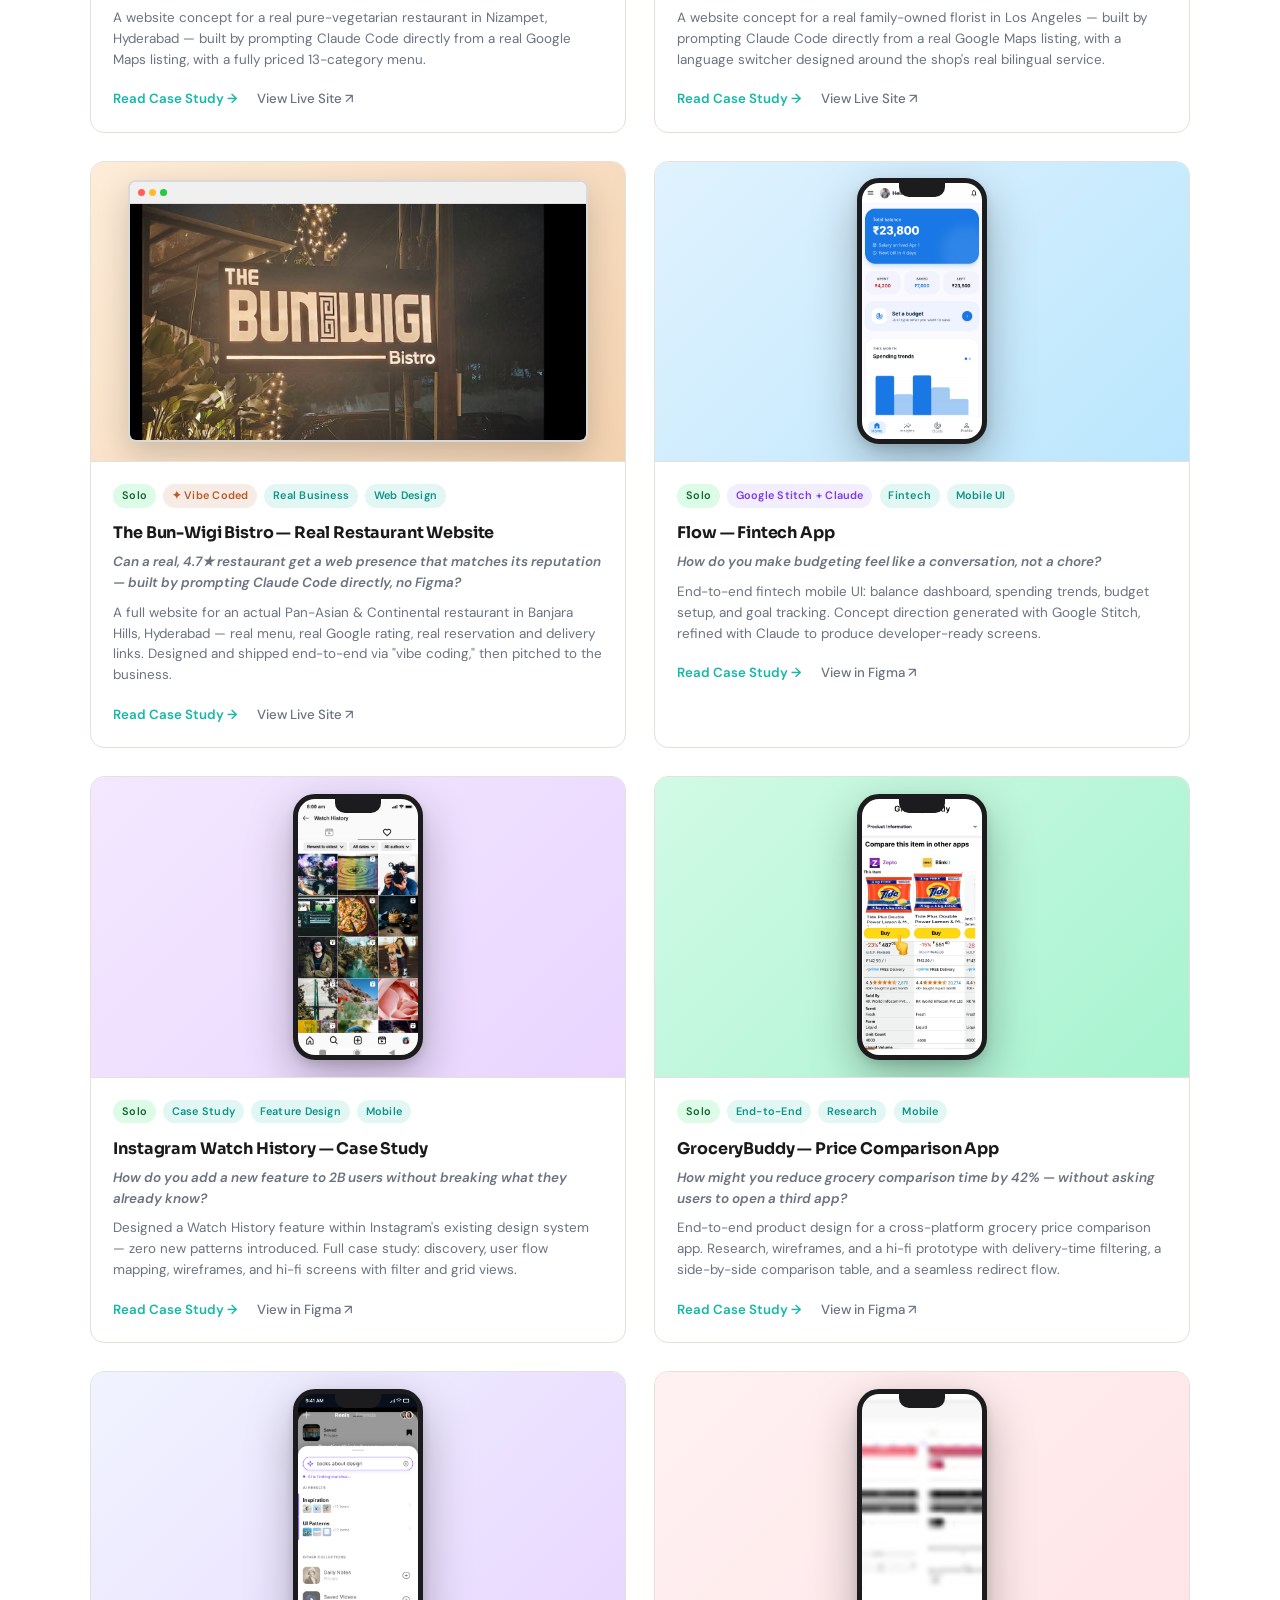
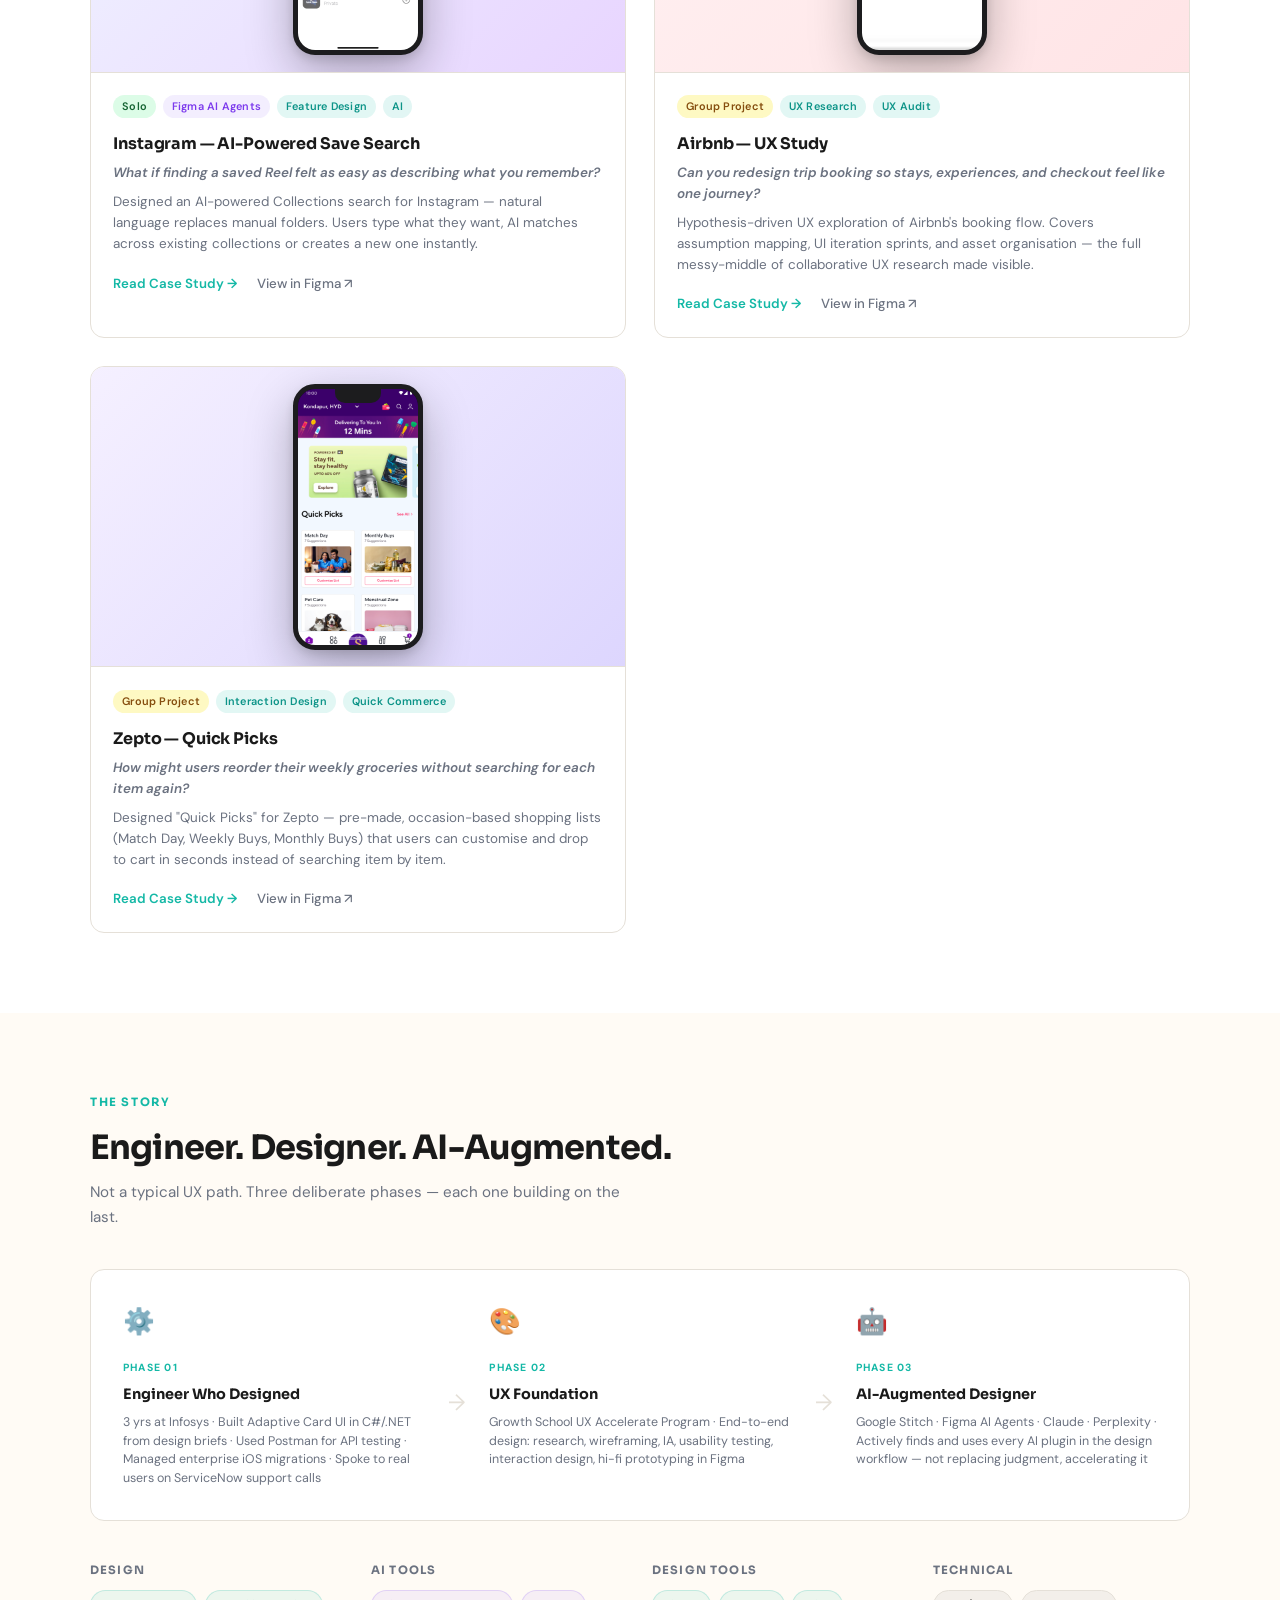
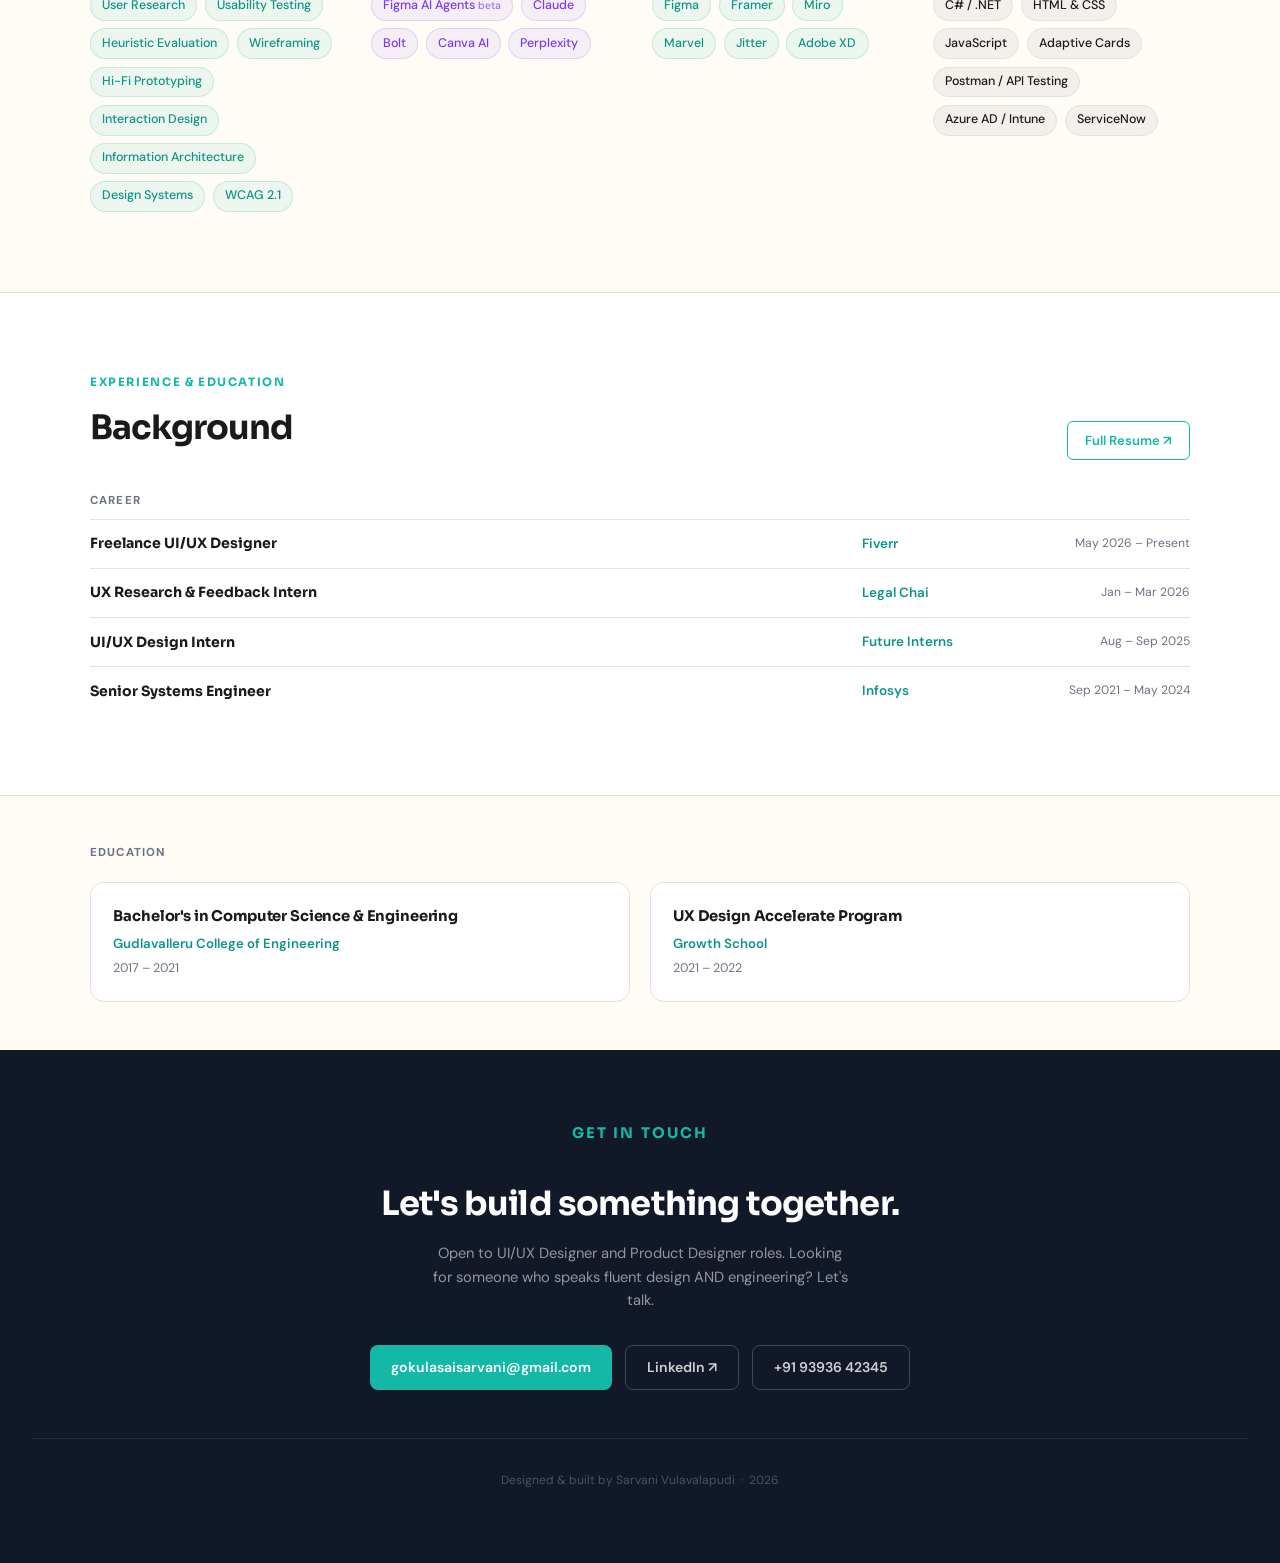
==== commit 3c367654: "Add Virasat and Jaquelines Flowers vibe-coding case studies Adds two more real-business vibe-coded c" ====
--- a/index.html
+++ b/index.html
@@ -4,7 +4,7 @@
   <meta charset="UTF-8" />
   <meta name="viewport" content="width=device-width, initial-scale=1.0" />
   <title>Sarvani Vulavalapudi — UX Designer & Product Designer</title>
-  <meta name="description" content="Portfolio of Sarvani Vulavalapudi — UX Designer, Product Designer, and UX Engineer blending enterprise engineering with AI-augmented design." />
+  <meta name="description" content="Portfolio of Sarvani Vulavalapudi — UI/UX Designer and Product Designer blending enterprise engineering with AI-augmented design." />
   <link rel="stylesheet" href="style.css" />
 </head>
 <body>
@@ -28,7 +28,7 @@
       <div class="hero-text">
         <div class="hero-tag">Open to new opportunities</div>
         <h1 class="hero-name">Sarvani<br><span>Vulavalapudi</span></h1>
-        <p class="hero-title">UX Designer &nbsp;·&nbsp; Product Designer &nbsp;·&nbsp; UX Engineer</p>
+        <p class="hero-title">UI/UX Designer &nbsp;·&nbsp; Product Designer</p>
         <p class="hero-tagline">
           From <strong>building enterprise software at Infosys</strong><br>
           to <strong>designing with Figma AI agents</strong> —<br>
@@ -77,15 +77,74 @@
           <button class="filter-pill" data-filter="figma-ai">Figma + AI</button>
           <button class="filter-pill" data-filter="figma">Figma</button>
         </div>
-        <button class="sort-toggle active" id="sortToggle" aria-pressed="true">
-          <span class="sort-toggle-dot"></span><span class="sort-toggle-label">Newest first</span>
-        </button>
+        <div class="sort-pills" role="group" aria-label="Sort order">
+          <button class="sort-pill active" data-sort="newest">Newest First</button>
+          <button class="sort-pill" data-sort="curated">Curated Order</button>
+        </div>
       </div>
 
       <div class="projects-grid">
 
+        <!-- -2. Virasat — The Exotic Veg — Vibe Coded, real business -->
+        <div class="project-card" data-build="vibe" data-date="2026-07-23T12:00:00" data-curated="9">
+          <div class="card-visual" style="background: linear-gradient(135deg, #2b1a12 0%, #1a0e10 100%);">
+            <div class="mock-browser">
+              <div class="mock-browser-bar">
+                <span class="mock-dot" style="background:#ff5f57;"></span>
+                <span class="mock-dot" style="background:#febc2e;"></span>
+                <span class="mock-dot" style="background:#28c840;"></span>
+              </div>
+              <img class="mock-browser-screen" src="assets/virasat-hero.jpg" alt="Virasat — The Exotic Veg website hero" loading="lazy" />
+            </div>
+          </div>
+          <div class="project-body">
+            <div class="project-badges">
+              <span class="badge badge-solo">Solo</span>
+              <span class="badge badge-vibe">✦ Vibe Coded</span>
+              <span class="badge badge-tag">Real Business</span>
+              <span class="badge badge-tag">Restaurant</span>
+            </div>
+            <h3>Virasat — The Exotic Veg — Restaurant Website</h3>
+            <p class="card-problem">Can a 4.6★, 2,373-review restaurant get a web presence that matches its reputation — priced menu and all?</p>
+            <p>A website concept for a real pure-vegetarian restaurant in Nizampet, Hyderabad — built by prompting Claude Code directly from a real Google Maps listing, with a fully priced 13-category menu.</p>
+            <div class="project-links">
+              <a class="project-link" href="virasat-case-study.html">Read Case Study →</a>
+              <a class="project-link-secondary" href="https://virasat-web.vercel.app/" target="_blank" rel="noopener">View Live Site ↗</a>
+            </div>
+          </div>
+        </div>
+
+        <!-- -1. Jaquelines Flowers — Vibe Coded, real business, bilingual -->
+        <div class="project-card" data-build="vibe" data-date="2026-07-23" data-curated="8">
+          <div class="card-visual terracotta-grad">
+            <div class="mock-browser">
+              <div class="mock-browser-bar">
+                <span class="mock-dot" style="background:#ff5f57;"></span>
+                <span class="mock-dot" style="background:#febc2e;"></span>
+                <span class="mock-dot" style="background:#28c840;"></span>
+              </div>
+              <img class="mock-browser-screen" src="assets/jaqueline-hero.png" alt="Jaquelines Flowers website hero" loading="lazy" />
+            </div>
+          </div>
+          <div class="project-body">
+            <div class="project-badges">
+              <span class="badge badge-solo">Solo</span>
+              <span class="badge badge-vibe">✦ Vibe Coded</span>
+              <span class="badge badge-tag">Real Business</span>
+              <span class="badge badge-tag">Bilingual</span>
+            </div>
+            <h3>Jaquelines Flowers — Bilingual Florist Website</h3>
+            <p class="card-problem">Can a real, bilingual family florist get a website that actually serves both halves of its customer base?</p>
+            <p>A website concept for a real family-owned florist in Los Angeles — built by prompting Claude Code directly from a real Google Maps listing, with a language switcher designed around the shop's real bilingual service.</p>
+            <div class="project-links">
+              <a class="project-link" href="jaqueline-case-study.html">Read Case Study →</a>
+              <a class="project-link-secondary" href="https://floral-business-web.sarvaniyagami9.workers.dev/" target="_blank" rel="noopener">View Live Site ↗</a>
+            </div>
+          </div>
+        </div>
+
         <!-- 0. Bun-Wigi Bistro — Vibe Coded, real business -->
-        <div class="project-card" data-build="vibe" data-date="2026-07-20">
+        <div class="project-card" data-build="vibe" data-date="2026-07-20" data-curated="7">
           <div class="card-visual terracotta-grad">
             <div class="mock-browser">
               <div class="mock-browser-bar">
@@ -114,7 +173,7 @@
         </div>
 
         <!-- 1. Flow Fintech -->
-        <div class="project-card" data-build="figma-ai" data-date="2026-05-15">
+        <div class="project-card" data-build="figma-ai" data-date="2026-05-15" data-curated="1">
           <div class="card-visual blue-grad">
             <div class="mock-phone">
               <div class="mock-notch"></div>
@@ -140,7 +199,7 @@
         </div>
 
         <!-- 2. Instagram Watch History Case Study -->
-        <div class="project-card" data-build="figma" data-date="2026-03-10">
+        <div class="project-card" data-build="figma" data-date="2026-03-10" data-curated="2">
           <div class="card-visual purple-grad">
             <div class="mock-phone">
               <div class="mock-notch"></div>
@@ -166,7 +225,7 @@
         </div>
 
         <!-- 3. GroceryBuddy -->
-        <div class="project-card" data-build="figma" data-date="2026-01-20">
+        <div class="project-card" data-build="figma" data-date="2026-01-20" data-curated="3">
           <div class="card-visual green-grad">
             <div class="mock-phone">
               <div class="mock-notch"></div>
@@ -192,7 +251,7 @@
         </div>
 
         <!-- 4. Instagram Redesign -->
-        <div class="project-card" data-build="figma-ai" data-date="2025-11-05">
+        <div class="project-card" data-build="figma-ai" data-date="2025-11-05" data-curated="4">
           <div class="card-visual ig-grad">
             <div class="mock-phone">
               <div class="mock-notch"></div>
@@ -218,7 +277,7 @@
         </div>
 
         <!-- 5. Airbnb -->
-        <div class="project-card" data-build="figma" data-date="2025-09-20">
+        <div class="project-card" data-build="figma" data-date="2025-09-20" data-curated="5">
           <div class="card-visual pink-grad">
             <div class="mock-phone">
               <div class="mock-notch"></div>
@@ -243,7 +302,7 @@
         </div>
 
         <!-- 6. Zepto -->
-        <div class="project-card" data-build="figma" data-date="2025-08-01">
+        <div class="project-card" data-build="figma" data-date="2025-08-01" data-curated="6">
           <div class="card-visual zepto-grad">
             <div class="mock-phone">
               <div class="mock-notch"></div>
@@ -419,7 +478,7 @@
   <section id="contact">
     <p class="section-label">Get In Touch</p>
     <h2 class="section-title">Let's build something together.</h2>
-    <p>Open to UX Engineer, UX Audit, UI/UX Designer, and Product Designer roles. Looking for someone who speaks fluent design AND engineering? Let's talk.</p>
+    <p>Open to UI/UX Designer and Product Designer roles. Looking for someone who speaks fluent design AND engineering? Let's talk.</p>
     <div class="contact-links">
       <a class="btn btn-primary" href="mailto:gokulasaisarvani@gmail.com">gokulasaisarvani@gmail.com</a>
       <a class="btn btn-outline-light" href="https://www.linkedin.com/in/sarvanivulavalapudi/" target="_blank" rel="noopener">LinkedIn ↗</a>
--- a/style.css
+++ b/style.css
@@ -117,15 +117,14 @@
 }
 .filter-pill:hover { border-color: var(--accent); color: var(--text); }
 .filter-pill.active { background: var(--text); color: #fff; border-color: var(--text); }
-.sort-toggle {
-  display: inline-flex; align-items: center; gap: 0.5rem;
-  font-family: 'DM Sans', sans-serif; font-size: 0.8rem; font-weight: 600; color: var(--text-muted);
-  background: var(--surface); border: 1.5px solid var(--border);
-  padding: 0.5rem 1rem; border-radius: 99px; cursor: pointer; transition: all 0.2s;
-}
-.sort-toggle:hover { border-color: var(--accent); }
-.sort-toggle.active { color: var(--accent-dark); border-color: var(--accent); background: var(--accent-light); }
-.sort-toggle-dot { width: 6px; height: 6px; border-radius: 50%; background: var(--accent); flex-shrink: 0; }
+.sort-pills { display: flex; gap: 0.5rem; flex-wrap: wrap; }
+.sort-pill {
+  font-family: 'DM Sans', sans-serif; font-size: 0.8rem; font-weight: 600;
+  padding: 0.5rem 1.1rem; border-radius: 99px; border: 1.5px solid var(--border);
+  background: var(--surface); color: var(--text-muted); cursor: pointer; transition: all 0.2s;
+}
+.sort-pill:hover { border-color: var(--accent); color: var(--text); }
+.sort-pill.active { color: var(--accent-dark); border-color: var(--accent); background: var(--accent-light); }
 .project-card[hidden] { display: none; }
 @media (max-width: 640px) {
   .work-controls { flex-direction: column; align-items: flex-start; }
@@ -173,7 +172,7 @@
   display: flex; align-items: center; padding: 0 8px; gap: 4px;
 }
 .mock-dot { width: 7px; height: 7px; border-radius: 50%; flex-shrink: 0; }
-.mock-browser-screen { width: 100%; display: block; max-height: 120px; object-fit: cover; object-position: top; }
+.mock-browser-screen { width: 100%; display: block; max-height: 340px; object-fit: cover; object-position: top; }
 
 /* Project card body */
 .project-body { padding: 1.4rem; }
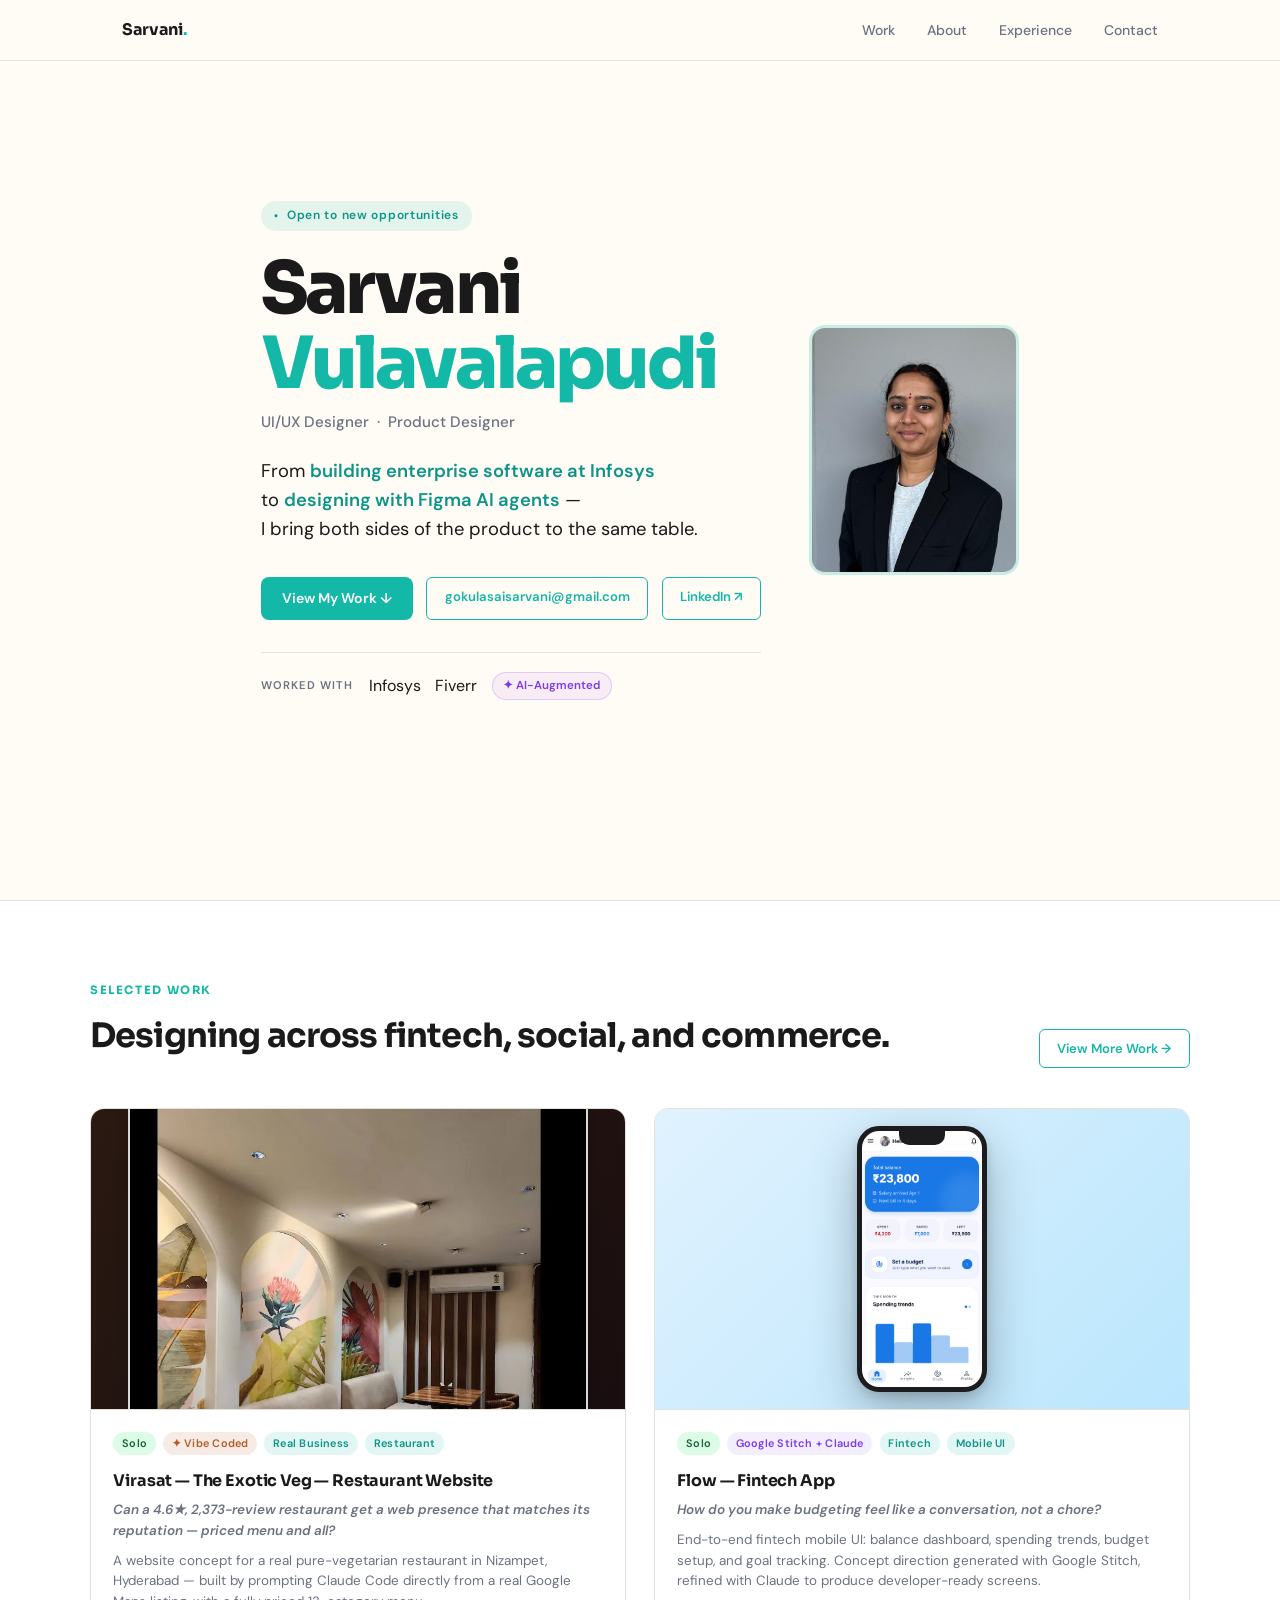
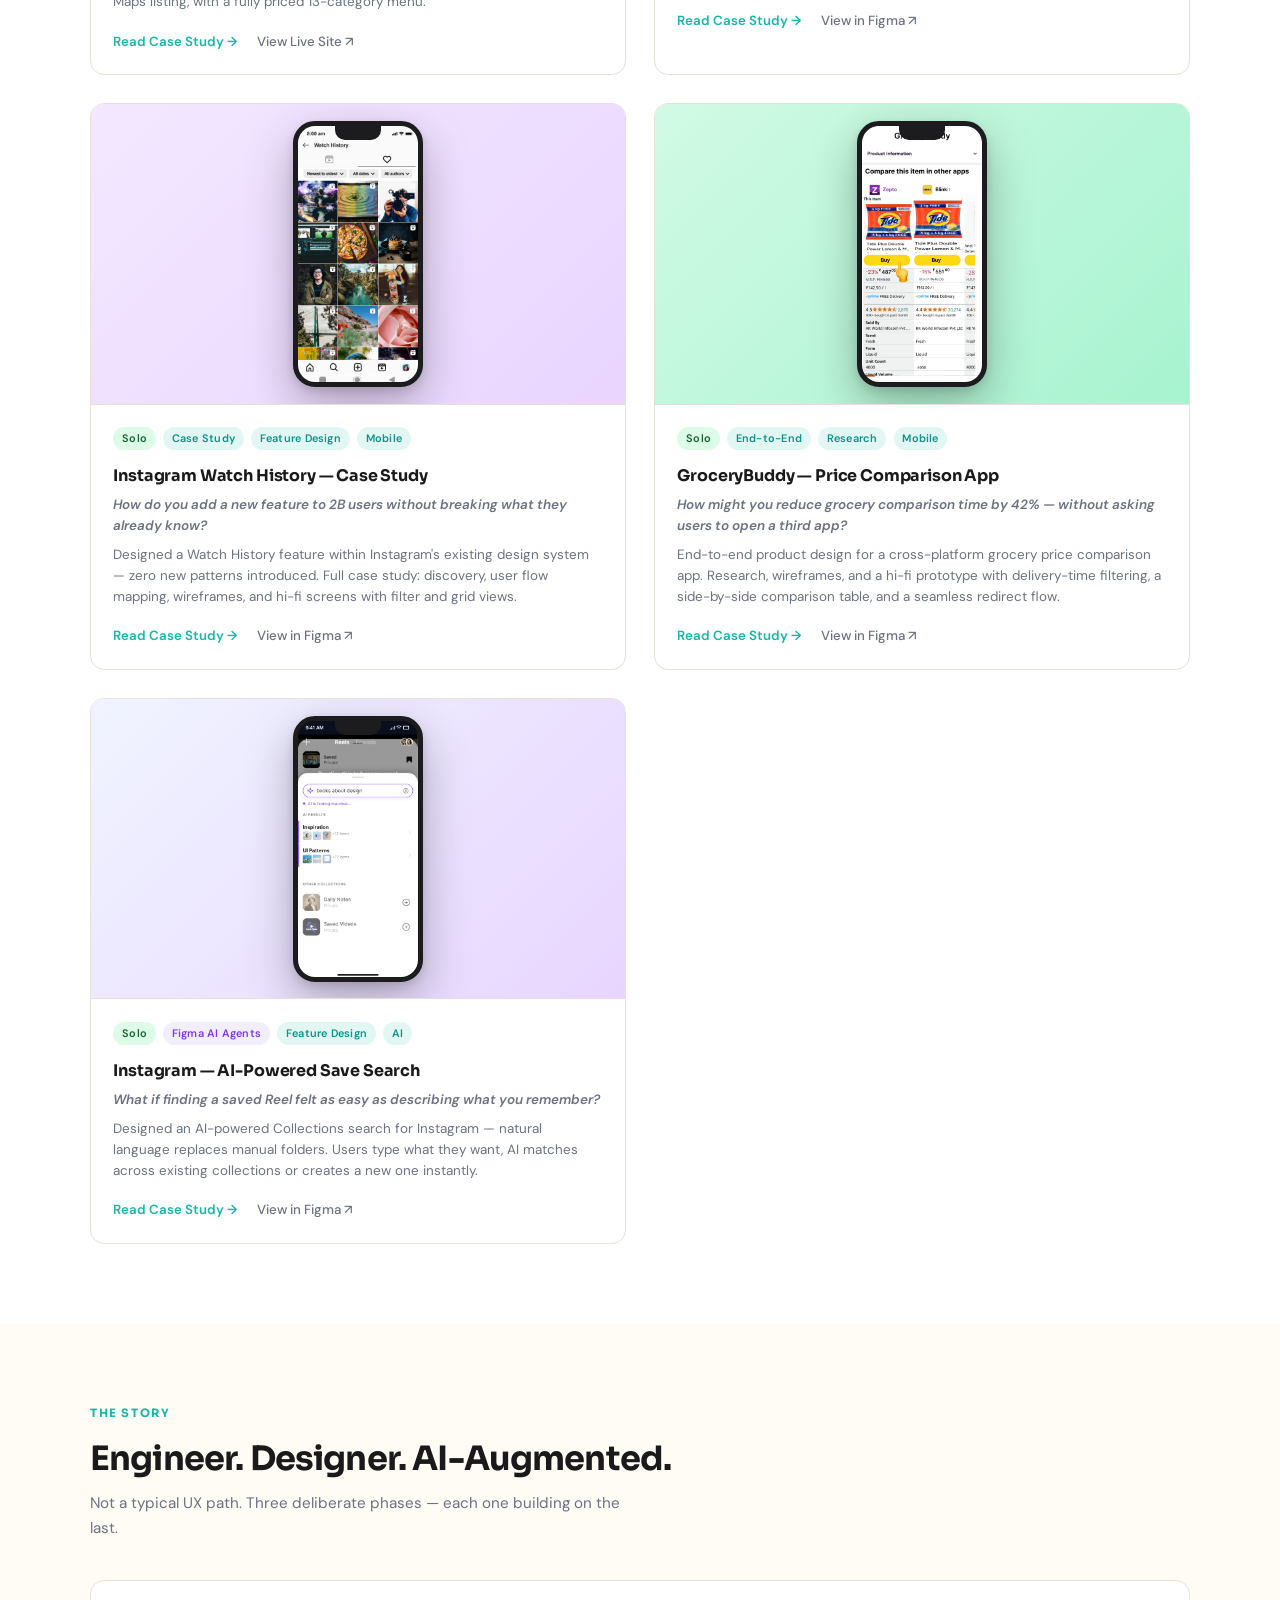
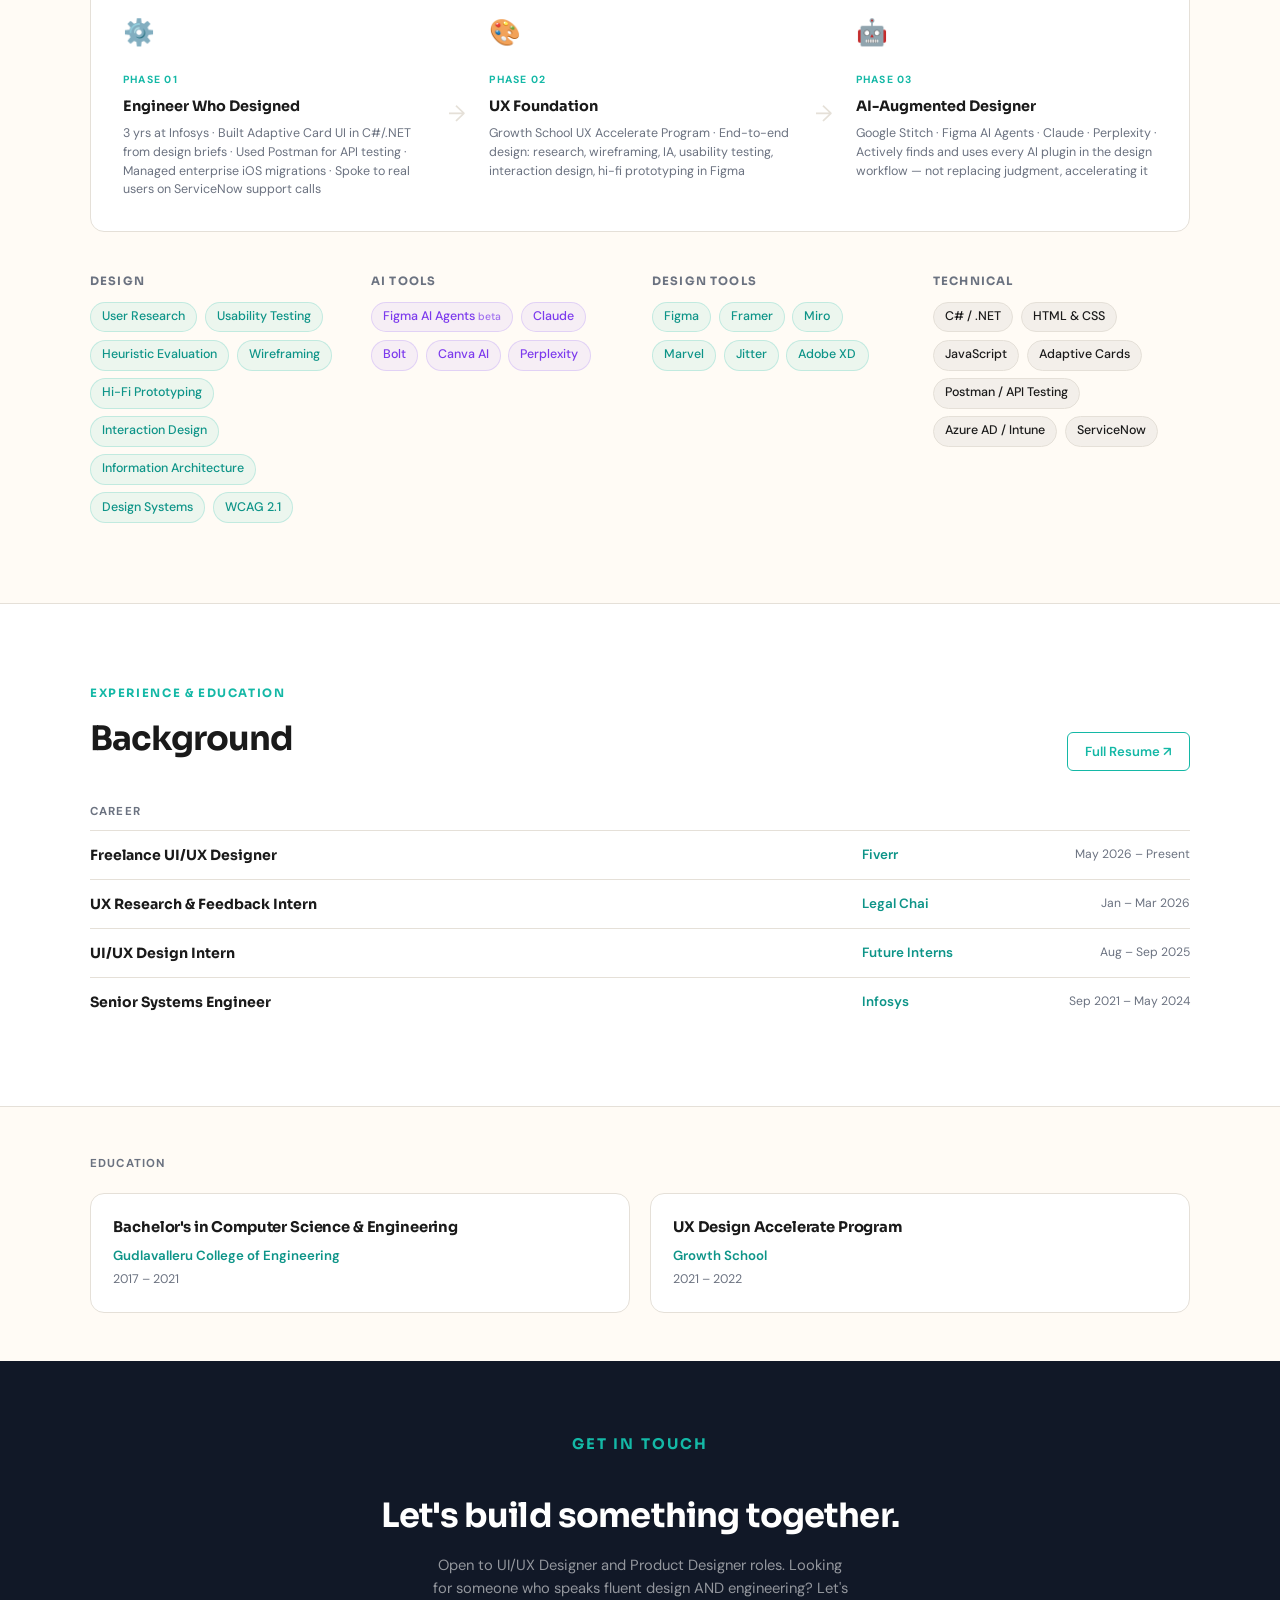
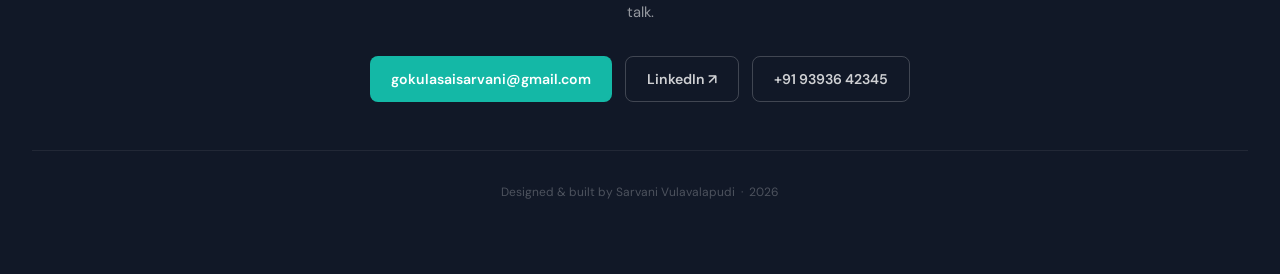
==== commit ef2c064f: "Curate homepage Work section, add full-archive work.html, and polish case studies Homepage (index.ht" ====
--- a/index.html
+++ b/index.html
@@ -67,25 +67,17 @@
   <!-- ── PROJECTS ── (moved up — first thing after hero) -->
   <section id="projects">
     <div class="container">
-      <p class="section-label">Selected Work</p>
-      <h2 class="section-title">Designing across fintech, social, and commerce.</h2>
-
-      <div class="work-controls">
-        <div class="filter-pills" role="group" aria-label="Filter by build method">
-          <button class="filter-pill active" data-filter="all">All Work</button>
-          <button class="filter-pill" data-filter="vibe">✦ Vibe-Coded</button>
-          <button class="filter-pill" data-filter="figma-ai">Figma + AI</button>
-          <button class="filter-pill" data-filter="figma">Figma</button>
-        </div>
-        <div class="sort-pills" role="group" aria-label="Sort order">
-          <button class="sort-pill active" data-sort="newest">Newest First</button>
-          <button class="sort-pill" data-sort="curated">Curated Order</button>
-        </div>
+      <div class="exp-header">
+        <div>
+          <p class="section-label">Selected Work</p>
+          <h2 class="section-title">Designing across fintech, social, and commerce.</h2>
+        </div>
+        <a class="btn btn-outline" href="work.html">View More Work →</a>
       </div>
 
       <div class="projects-grid">
 
-        <!-- -2. Virasat — The Exotic Veg — Vibe Coded, real business -->
+        <!-- Virasat — The Exotic Veg — Vibe Coded, real business (1 vibe-coded project featured) -->
         <div class="project-card" data-build="vibe" data-date="2026-07-23T12:00:00" data-curated="9">
           <div class="card-visual" style="background: linear-gradient(135deg, #2b1a12 0%, #1a0e10 100%);">
             <div class="mock-browser">
@@ -114,65 +106,7 @@
           </div>
         </div>
 
-        <!-- -1. Jaquelines Flowers — Vibe Coded, real business, bilingual -->
-        <div class="project-card" data-build="vibe" data-date="2026-07-23" data-curated="8">
-          <div class="card-visual terracotta-grad">
-            <div class="mock-browser">
-              <div class="mock-browser-bar">
-                <span class="mock-dot" style="background:#ff5f57;"></span>
-                <span class="mock-dot" style="background:#febc2e;"></span>
-                <span class="mock-dot" style="background:#28c840;"></span>
-              </div>
-              <img class="mock-browser-screen" src="assets/jaqueline-hero.png" alt="Jaquelines Flowers website hero" loading="lazy" />
-            </div>
-          </div>
-          <div class="project-body">
-            <div class="project-badges">
-              <span class="badge badge-solo">Solo</span>
-              <span class="badge badge-vibe">✦ Vibe Coded</span>
-              <span class="badge badge-tag">Real Business</span>
-              <span class="badge badge-tag">Bilingual</span>
-            </div>
-            <h3>Jaquelines Flowers — Bilingual Florist Website</h3>
-            <p class="card-problem">Can a real, bilingual family florist get a website that actually serves both halves of its customer base?</p>
-            <p>A website concept for a real family-owned florist in Los Angeles — built by prompting Claude Code directly from a real Google Maps listing, with a language switcher designed around the shop's real bilingual service.</p>
-            <div class="project-links">
-              <a class="project-link" href="jaqueline-case-study.html">Read Case Study →</a>
-              <a class="project-link-secondary" href="https://floral-business-web.sarvaniyagami9.workers.dev/" target="_blank" rel="noopener">View Live Site ↗</a>
-            </div>
-          </div>
-        </div>
-
-        <!-- 0. Bun-Wigi Bistro — Vibe Coded, real business -->
-        <div class="project-card" data-build="vibe" data-date="2026-07-20" data-curated="7">
-          <div class="card-visual terracotta-grad">
-            <div class="mock-browser">
-              <div class="mock-browser-bar">
-                <span class="mock-dot" style="background:#ff5f57;"></span>
-                <span class="mock-dot" style="background:#febc2e;"></span>
-                <span class="mock-dot" style="background:#28c840;"></span>
-              </div>
-              <img class="mock-browser-screen" src="assets/bunwigi-hero-signage.png" alt="The Bun-Wigi Bistro website hero" loading="lazy" />
-            </div>
-          </div>
-          <div class="project-body">
-            <div class="project-badges">
-              <span class="badge badge-solo">Solo</span>
-              <span class="badge badge-vibe">✦ Vibe Coded</span>
-              <span class="badge badge-tag">Real Business</span>
-              <span class="badge badge-tag">Web Design</span>
-            </div>
-            <h3>The Bun-Wigi Bistro — Real Restaurant Website</h3>
-            <p class="card-problem">Can a real, 4.7★ restaurant get a web presence that matches its reputation — built by prompting Claude Code directly, no Figma?</p>
-            <p>A full website for an actual Pan-Asian & Continental restaurant in Banjara Hills, Hyderabad — real menu, real Google rating, real reservation and delivery links. Designed and shipped end-to-end via "vibe coding," then pitched to the business.</p>
-            <div class="project-links">
-              <a class="project-link" href="bunwigi-case-study.html">Read Case Study →</a>
-              <a class="project-link-secondary" href="https://bun-wigi.vercel.app/" target="_blank" rel="noopener">View Live Site ↗</a>
-            </div>
-          </div>
-        </div>
-
-        <!-- 1. Flow Fintech -->
+        <!-- Flow Fintech (1 of 2 AI-assisted projects featured) -->
         <div class="project-card" data-build="figma-ai" data-date="2026-05-15" data-curated="1">
           <div class="card-visual blue-grad">
             <div class="mock-phone">
@@ -272,56 +206,6 @@
             <div class="project-links">
               <a class="project-link" href="instagram-redesign-case-study.html">Read Case Study →</a>
               <a class="project-link-secondary" href="https://www.figma.com/design/YWAlX7N2e0wFp8mjtMPcdP/Redesign" target="_blank" rel="noopener">View in Figma ↗</a>
-            </div>
-          </div>
-        </div>
-
-        <!-- 5. Airbnb -->
-        <div class="project-card" data-build="figma" data-date="2025-09-20" data-curated="5">
-          <div class="card-visual pink-grad">
-            <div class="mock-phone">
-              <div class="mock-notch"></div>
-              <img class="mock-screen" src="assets/thumb-airbnb.png" alt="Airbnb package booking screen" loading="lazy" />
-              <div class="mock-home"></div>
-            </div>
-          </div>
-          <div class="project-body">
-            <div class="project-badges">
-              <span class="badge badge-group">Group Project</span>
-              <span class="badge badge-tag">UX Research</span>
-              <span class="badge badge-tag">UX Audit</span>
-            </div>
-            <h3>Airbnb — UX Study</h3>
-            <p class="card-problem">Can you redesign trip booking so stays, experiences, and checkout feel like one journey?</p>
-            <p>Hypothesis-driven UX exploration of Airbnb's booking flow. Covers assumption mapping, UI iteration sprints, and asset organisation — the full messy-middle of collaborative UX research made visible.</p>
-            <div class="project-links">
-              <a class="project-link" href="airbnb-case-study.html">Read Case Study →</a>
-              <a class="project-link-secondary" href="https://www.figma.com/design/XB6ZlpIq3tsG7qbZxX8kXh/G2193---Airbnb" target="_blank" rel="noopener">View in Figma ↗</a>
-            </div>
-          </div>
-        </div>
-
-        <!-- 6. Zepto -->
-        <div class="project-card" data-build="figma" data-date="2025-08-01" data-curated="6">
-          <div class="card-visual zepto-grad">
-            <div class="mock-phone">
-              <div class="mock-notch"></div>
-              <img class="mock-screen" src="assets/zepto-home.png" alt="Zepto Quick Picks home screen" loading="lazy" />
-              <div class="mock-home"></div>
-            </div>
-          </div>
-          <div class="project-body">
-            <div class="project-badges">
-              <span class="badge badge-group">Group Project</span>
-              <span class="badge badge-tag">Interaction Design</span>
-              <span class="badge badge-tag">Quick Commerce</span>
-            </div>
-            <h3>Zepto — Quick Picks</h3>
-            <p class="card-problem">How might users reorder their weekly groceries without searching for each item again?</p>
-            <p>Designed "Quick Picks" for Zepto — pre-made, occasion-based shopping lists (Match Day, Weekly Buys, Monthly Buys) that users can customise and drop to cart in seconds instead of searching item by item.</p>
-            <div class="project-links">
-              <a class="project-link" href="zepto-case-study.html">Read Case Study →</a>
-              <a class="project-link-secondary" href="https://www.figma.com/design/OeQ3JrCJoOeCUQtuhF0Qwe/g2193_Designing-an-Interaction-in-Zepto" target="_blank" rel="noopener">View in Figma ↗</a>
             </div>
           </div>
         </div>
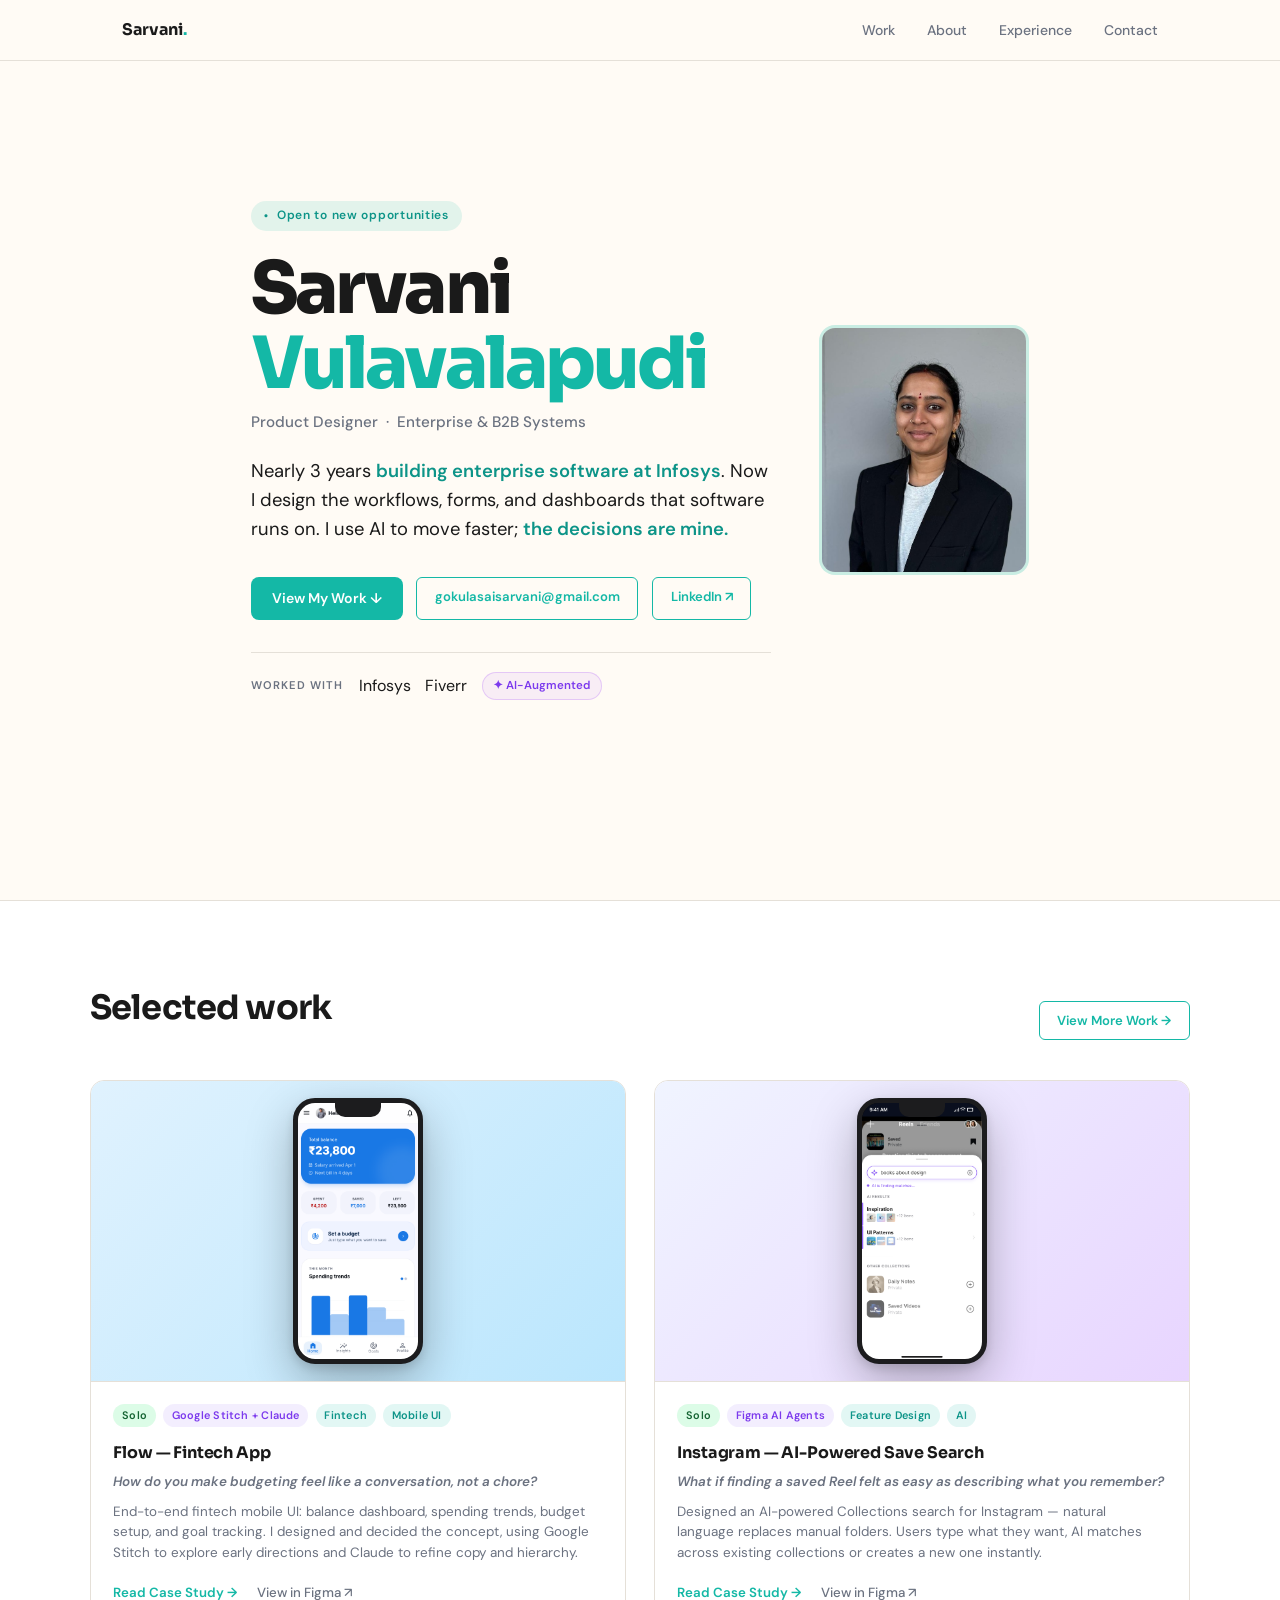
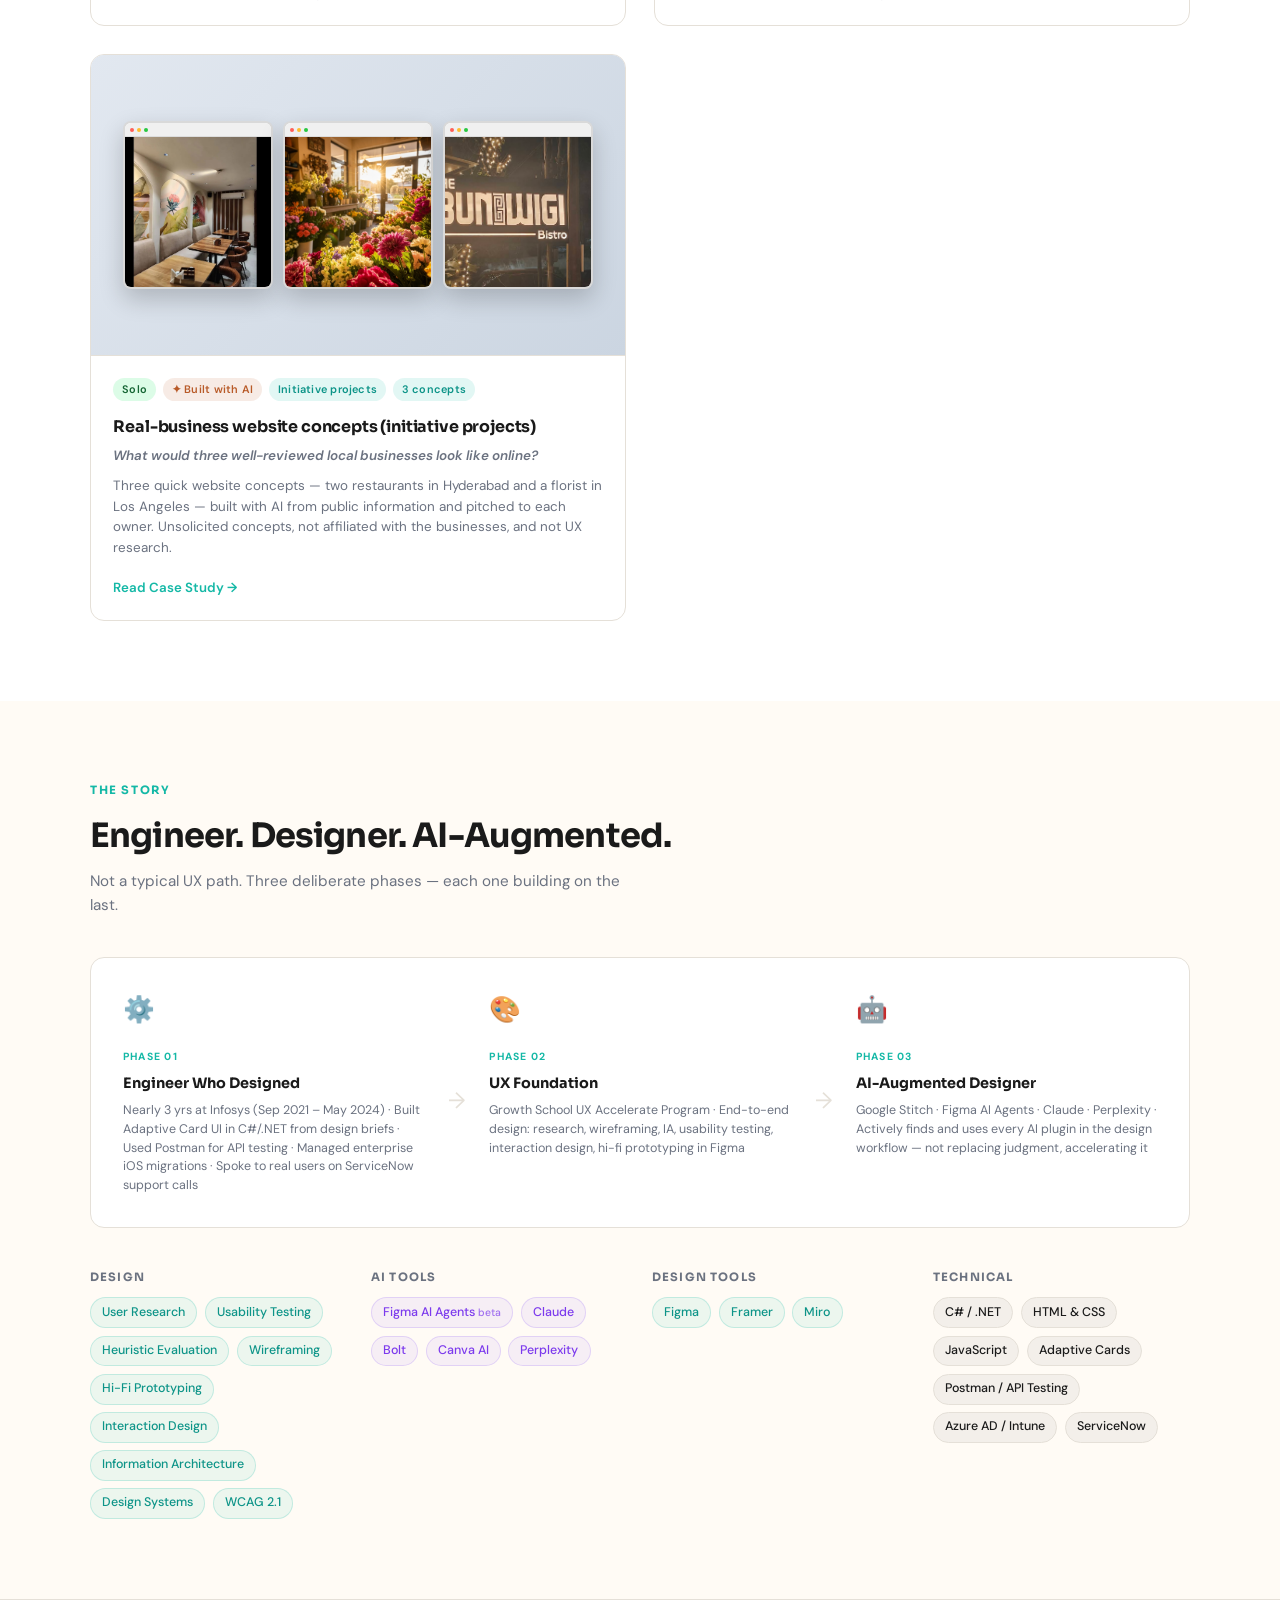
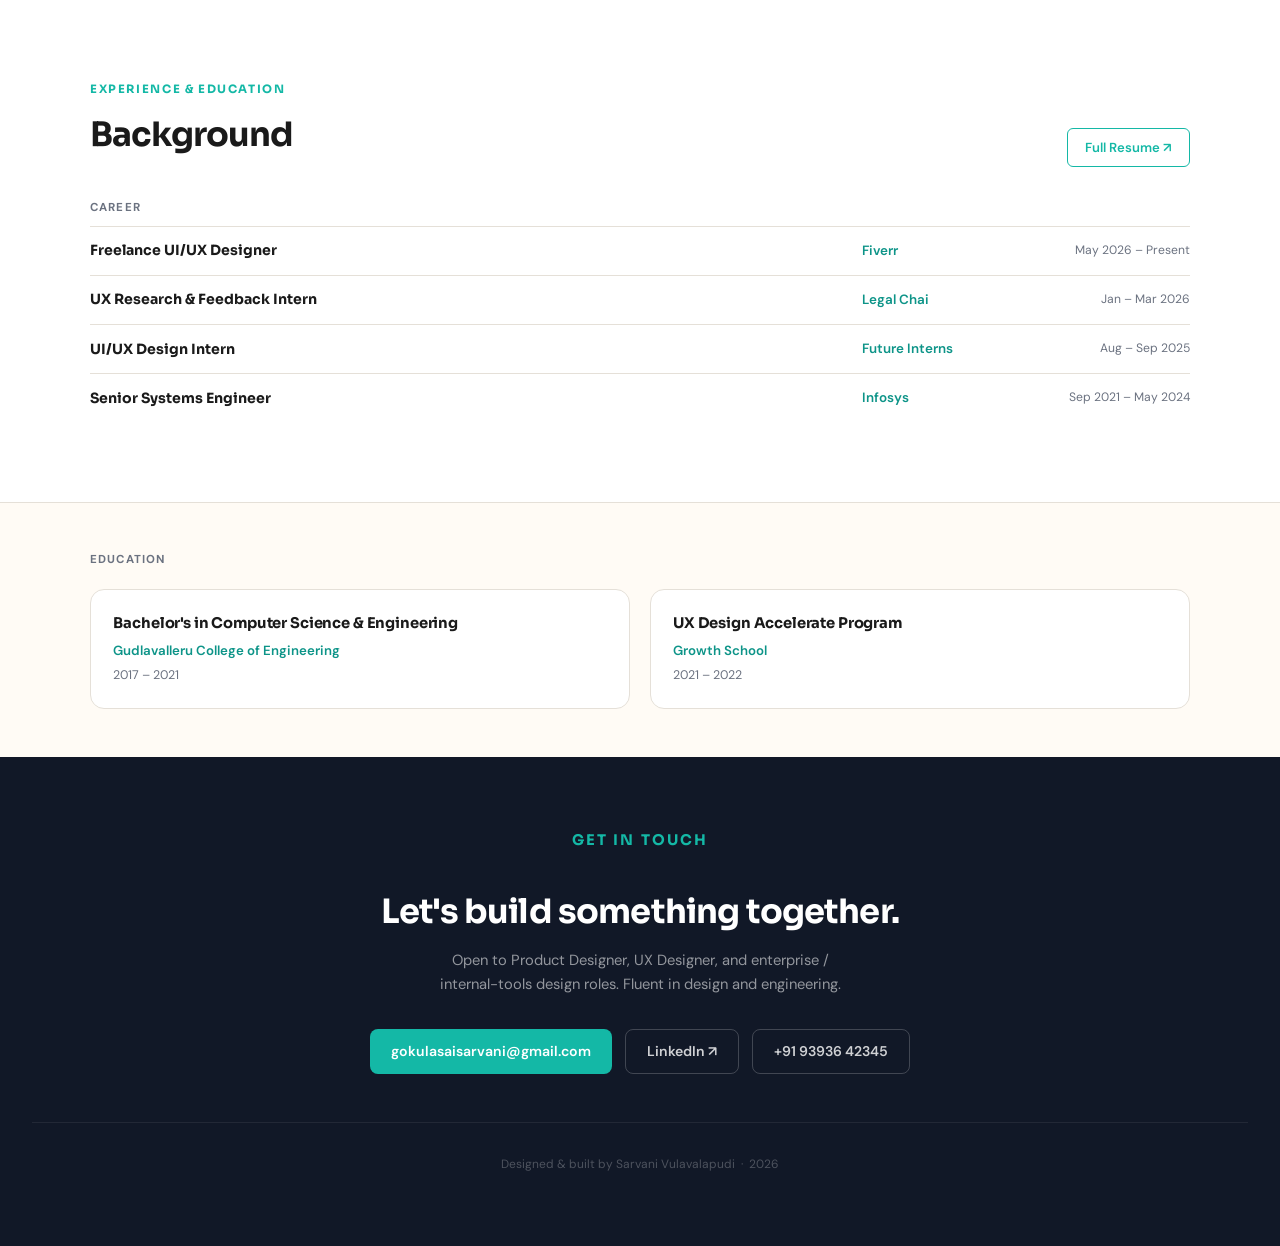
==== commit 50f06d4d: "Reposition portfolio per change plan: Product Designer / Enterprise & B2B Follows I got job/portfoli" ====
--- a/index.html
+++ b/index.html
@@ -3,8 +3,8 @@
 <head>
   <meta charset="UTF-8" />
   <meta name="viewport" content="width=device-width, initial-scale=1.0" />
-  <title>Sarvani Vulavalapudi — UX Designer & Product Designer</title>
-  <meta name="description" content="Portfolio of Sarvani Vulavalapudi — UI/UX Designer and Product Designer blending enterprise engineering with AI-augmented design." />
+  <title>Sarvani Vulavalapudi — Product Designer</title>
+  <meta name="description" content="Product Designer with 3 years of enterprise engineering at Infosys. Designs complex workflows, forms, dashboards, and AI-assisted features." />
   <link rel="stylesheet" href="style.css" />
 </head>
 <body>
@@ -28,11 +28,9 @@
       <div class="hero-text">
         <div class="hero-tag">Open to new opportunities</div>
         <h1 class="hero-name">Sarvani<br><span>Vulavalapudi</span></h1>
-        <p class="hero-title">UI/UX Designer &nbsp;·&nbsp; Product Designer</p>
+        <p class="hero-title">Product Designer &nbsp;·&nbsp; Enterprise &amp; B2B Systems</p>
         <p class="hero-tagline">
-          From <strong>building enterprise software at Infosys</strong><br>
-          to <strong>designing with Figma AI agents</strong> —<br>
-          I bring both sides of the product to the same table.
+          Nearly 3 years <strong>building enterprise software at Infosys</strong>. Now I design the workflows, forms, and dashboards that software runs on. I use AI to move faster; <strong>the decisions are mine.</strong>
         </p>
         <div class="hero-ctas">
           <a class="btn btn-primary" href="#projects">View My Work ↓</a>
@@ -69,44 +67,14 @@
     <div class="container">
       <div class="exp-header">
         <div>
-          <p class="section-label">Selected Work</p>
-          <h2 class="section-title">Designing across fintech, social, and commerce.</h2>
+          <h2 class="section-title">Selected work</h2>
         </div>
         <a class="btn btn-outline" href="work.html">View More Work →</a>
       </div>
 
       <div class="projects-grid">
 
-        <!-- Virasat — The Exotic Veg — Vibe Coded, real business (1 vibe-coded project featured) -->
-        <div class="project-card" data-build="vibe" data-date="2026-07-23T12:00:00" data-curated="9">
-          <div class="card-visual" style="background: linear-gradient(135deg, #2b1a12 0%, #1a0e10 100%);">
-            <div class="mock-browser">
-              <div class="mock-browser-bar">
-                <span class="mock-dot" style="background:#ff5f57;"></span>
-                <span class="mock-dot" style="background:#febc2e;"></span>
-                <span class="mock-dot" style="background:#28c840;"></span>
-              </div>
-              <img class="mock-browser-screen" src="assets/virasat-hero.jpg" alt="Virasat — The Exotic Veg website hero" loading="lazy" />
-            </div>
-          </div>
-          <div class="project-body">
-            <div class="project-badges">
-              <span class="badge badge-solo">Solo</span>
-              <span class="badge badge-vibe">✦ Vibe Coded</span>
-              <span class="badge badge-tag">Real Business</span>
-              <span class="badge badge-tag">Restaurant</span>
-            </div>
-            <h3>Virasat — The Exotic Veg — Restaurant Website</h3>
-            <p class="card-problem">Can a 4.6★, 2,373-review restaurant get a web presence that matches its reputation — priced menu and all?</p>
-            <p>A website concept for a real pure-vegetarian restaurant in Nizampet, Hyderabad — built by prompting Claude Code directly from a real Google Maps listing, with a fully priced 13-category menu.</p>
-            <div class="project-links">
-              <a class="project-link" href="virasat-case-study.html">Read Case Study →</a>
-              <a class="project-link-secondary" href="https://virasat-web.vercel.app/" target="_blank" rel="noopener">View Live Site ↗</a>
-            </div>
-          </div>
-        </div>
-
-        <!-- Flow Fintech (1 of 2 AI-assisted projects featured) -->
+        <!-- Flow Fintech (slot 3 in the plan — update with findings after the 5-user test) -->
         <div class="project-card" data-build="figma-ai" data-date="2026-05-15" data-curated="1">
           <div class="card-visual blue-grad">
             <div class="mock-phone">
@@ -124,62 +92,10 @@
             </div>
             <h3>Flow — Fintech App</h3>
             <p class="card-problem">How do you make budgeting feel like a conversation, not a chore?</p>
-            <p>End-to-end fintech mobile UI: balance dashboard, spending trends, budget setup, and goal tracking. Concept direction generated with Google Stitch, refined with Claude to produce developer-ready screens.</p>
+            <p>End-to-end fintech mobile UI: balance dashboard, spending trends, budget setup, and goal tracking. I designed and decided the concept, using Google Stitch to explore early directions and Claude to refine copy and hierarchy.</p>
             <div class="project-links">
               <a class="project-link" href="flow-case-study.html">Read Case Study →</a>
               <a class="project-link-secondary" href="https://www.figma.com/design/QJyFWXTpvbGbvNUqII9VpB/Flow---Fintech" target="_blank" rel="noopener">View in Figma ↗</a>
-            </div>
-          </div>
-        </div>
-
-        <!-- 2. Instagram Watch History Case Study -->
-        <div class="project-card" data-build="figma" data-date="2026-03-10" data-curated="2">
-          <div class="card-visual purple-grad">
-            <div class="mock-phone">
-              <div class="mock-notch"></div>
-              <img class="mock-screen" src="assets/thumb-instagram-case.png" alt="Instagram Watch History screen" loading="lazy" />
-              <div class="mock-home"></div>
-            </div>
-          </div>
-          <div class="project-body">
-            <div class="project-badges">
-              <span class="badge badge-solo">Solo</span>
-              <span class="badge badge-tag">Case Study</span>
-              <span class="badge badge-tag">Feature Design</span>
-              <span class="badge badge-tag">Mobile</span>
-            </div>
-            <h3>Instagram Watch History — Case Study</h3>
-            <p class="card-problem">How do you add a new feature to 2B users without breaking what they already know?</p>
-            <p>Designed a Watch History feature within Instagram's existing design system — zero new patterns introduced. Full case study: discovery, user flow mapping, wireframes, and hi-fi screens with filter and grid views.</p>
-            <div class="project-links">
-              <a class="project-link" href="instagram-case-study.html">Read Case Study →</a>
-              <a class="project-link-secondary" href="https://www.figma.com/design/wG9jVNozIfldOjHakKl77Y/Instagram-final-CaseStudy" target="_blank" rel="noopener">View in Figma ↗</a>
-            </div>
-          </div>
-        </div>
-
-        <!-- 3. GroceryBuddy -->
-        <div class="project-card" data-build="figma" data-date="2026-01-20" data-curated="3">
-          <div class="card-visual green-grad">
-            <div class="mock-phone">
-              <div class="mock-notch"></div>
-              <img class="mock-screen" src="assets/gb-screen-compare.png" alt="GroceryBuddy price comparison screen" loading="lazy" />
-              <div class="mock-home"></div>
-            </div>
-          </div>
-          <div class="project-body">
-            <div class="project-badges">
-              <span class="badge badge-solo">Solo</span>
-              <span class="badge badge-tag">End-to-End</span>
-              <span class="badge badge-tag">Research</span>
-              <span class="badge badge-tag">Mobile</span>
-            </div>
-            <h3>GroceryBuddy — Price Comparison App</h3>
-            <p class="card-problem">How might you reduce grocery comparison time by 42% — without asking users to open a third app?</p>
-            <p>End-to-end product design for a cross-platform grocery price comparison app. Research, wireframes, and a hi-fi prototype with delivery-time filtering, a side-by-side comparison table, and a seamless redirect flow.</p>
-            <div class="project-links">
-              <a class="project-link" href="grocery-case-study.html">Read Case Study →</a>
-              <a class="project-link-secondary" href="https://www.figma.com/design/uOordxOEndHUmFwX1V3yml/Gokula-Sai-Sarvani---g2193---GroceryBuddy" target="_blank" rel="noopener">View in Figma ↗</a>
             </div>
           </div>
         </div>
@@ -210,6 +126,40 @@
           </div>
         </div>
 
+        <!-- Real-business website concepts — Virasat + Jaquelines Flowers + Bun-Wigi merged into ONE entry (plan §5) -->
+        <div class="project-card" data-build="vibe" data-date="2026-07-23T12:00:00" data-curated="7">
+          <div class="card-visual slate-grad">
+            <div class="mock-trio">
+              <div class="mock-trio-item">
+                <div class="mock-browser-bar"><span class="mock-dot" style="background:#ff5f57;"></span><span class="mock-dot" style="background:#febc2e;"></span><span class="mock-dot" style="background:#28c840;"></span></div>
+                <img src="assets/virasat-hero.jpg" alt="Virasat website concept" loading="lazy" />
+              </div>
+              <div class="mock-trio-item">
+                <div class="mock-browser-bar"><span class="mock-dot" style="background:#ff5f57;"></span><span class="mock-dot" style="background:#febc2e;"></span><span class="mock-dot" style="background:#28c840;"></span></div>
+                <img src="assets/jaqueline-hero.png" alt="Jaquelines Flowers website concept" loading="lazy" />
+              </div>
+              <div class="mock-trio-item">
+                <div class="mock-browser-bar"><span class="mock-dot" style="background:#ff5f57;"></span><span class="mock-dot" style="background:#febc2e;"></span><span class="mock-dot" style="background:#28c840;"></span></div>
+                <img src="assets/bunwigi-hero-signage.png" alt="Bun-Wigi Bistro website concept" loading="lazy" />
+              </div>
+            </div>
+          </div>
+          <div class="project-body">
+            <div class="project-badges">
+              <span class="badge badge-solo">Solo</span>
+              <span class="badge badge-vibe">✦ Built with AI</span>
+              <span class="badge badge-tag">Initiative projects</span>
+              <span class="badge badge-tag">3 concepts</span>
+            </div>
+            <h3>Real-business website concepts (initiative projects)</h3>
+            <p class="card-problem">What would three well-reviewed local businesses look like online?</p>
+            <p>Three quick website concepts — two restaurants in Hyderabad and a florist in Los Angeles — built with AI from public information and pitched to each owner. Unsolicited concepts, not affiliated with the businesses, and not UX research.</p>
+            <div class="project-links">
+              <a class="project-link" href="business-websites.html">Read Case Study →</a>
+            </div>
+          </div>
+        </div>
+
       </div>
     </div>
   </section>
@@ -228,7 +178,7 @@
           <div class="ts-line"></div>
           <div class="ts-label">Phase 01</div>
           <div class="ts-title">Engineer Who Designed</div>
-          <div class="ts-desc">3 yrs at Infosys · Built Adaptive Card UI in C#/.NET from design briefs · Used Postman for API testing · Managed enterprise iOS migrations · Spoke to real users on ServiceNow support calls</div>
+          <div class="ts-desc">Nearly 3 yrs at Infosys (Sep 2021 – May 2024) · Built Adaptive Card UI in C#/.NET from design briefs · Used Postman for API testing · Managed enterprise iOS migrations · Spoke to real users on ServiceNow support calls</div>
         </div>
         <div class="ts-connector">→</div>
         <div class="ts-item">
@@ -280,9 +230,6 @@
             <span class="chip">Figma</span>
             <span class="chip">Framer</span>
             <span class="chip">Miro</span>
-            <span class="chip">Marvel</span>
-            <span class="chip">Jitter</span>
-            <span class="chip">Adobe XD</span>
           </div>
         </div>
         <div class="skill-group">
@@ -362,7 +309,7 @@
   <section id="contact">
     <p class="section-label">Get In Touch</p>
     <h2 class="section-title">Let's build something together.</h2>
-    <p>Open to UI/UX Designer and Product Designer roles. Looking for someone who speaks fluent design AND engineering? Let's talk.</p>
+    <p>Open to Product Designer, UX Designer, and enterprise / internal-tools design roles. Fluent in design and engineering.</p>
     <div class="contact-links">
       <a class="btn btn-primary" href="mailto:gokulasaisarvani@gmail.com">gokulasaisarvani@gmail.com</a>
       <a class="btn btn-outline-light" href="https://www.linkedin.com/in/sarvanivulavalapudi/" target="_blank" rel="noopener">LinkedIn ↗</a>
--- a/style.css
+++ b/style.css
@@ -106,6 +106,7 @@
 .ig-grad     { background: linear-gradient(135deg, #F0F4FF 0%, #E8D5FF 100%); }
 .zepto-grad  { background: linear-gradient(135deg, #F5F0FF 0%, #DDD6FE 100%); }
 .terracotta-grad { background: linear-gradient(135deg, #FDECD8 0%, #F3D2B0 100%); }
+.slate-grad  { background: linear-gradient(135deg, #E2E8F0 0%, #CBD5E1 100%); }
 
 /* ── WORK FILTER + SORT CONTROLS ── */
 .work-controls { display: flex; justify-content: space-between; align-items: center; flex-wrap: wrap; gap: 1rem; margin-top: 1.75rem; }
@@ -173,6 +174,29 @@
 }
 .mock-dot { width: 7px; height: 7px; border-radius: 50%; flex-shrink: 0; }
 .mock-browser-screen { width: 100%; display: block; max-height: 340px; object-fit: cover; object-position: top; }
+
+/* Three-up browser thumbnails — the merged "real-business website concepts" card */
+.mock-trio { display: flex; gap: 0.6rem; width: 88%; align-items: center; justify-content: center; }
+.mock-trio-item { flex: 1; min-width: 0; border-radius: 8px; overflow: hidden; border: 2px solid rgba(0,0,0,0.15); background: #fff; box-shadow: 0 10px 24px rgba(0,0,0,0.2); }
+.mock-trio-item .mock-browser-bar { height: 14px; padding: 0 5px; gap: 3px; }
+.mock-trio-item .mock-dot { width: 4px; height: 4px; }
+.mock-trio-item img { width: 100%; height: 150px; object-fit: cover; object-position: top; display: block; }
+
+/* ── MOTION (plan §7): only where it helps, and always optional ── */
+@keyframes fade-up { from { opacity: 0; transform: translateY(12px); } to { opacity: 1; transform: none; } }
+#hero .hero-text > * { animation: fade-up 0.6s ease both; }
+#hero .hero-text > *:nth-child(2) { animation-delay: 0.06s; }
+#hero .hero-text > *:nth-child(3) { animation-delay: 0.12s; }
+#hero .hero-text > *:nth-child(4) { animation-delay: 0.18s; }
+#hero .hero-text > *:nth-child(5) { animation-delay: 0.24s; }
+#hero .hero-text > *:nth-child(6) { animation-delay: 0.3s; }
+#hero .hero-photo-wrap { animation: fade-up 0.7s ease 0.15s both; }
+.mock-phone, .mock-browser, .mock-trio { transition: transform 0.3s ease; }
+.project-card:hover .mock-phone, .project-card:hover .mock-browser, .project-card:hover .mock-trio { transform: translateY(-4px) scale(1.02); }
+@media (prefers-reduced-motion: reduce) {
+  html { scroll-behavior: auto; }
+  *, *::before, *::after { animation: none !important; transition: none !important; }
+}
 
 /* Project card body */
 .project-body { padding: 1.4rem; }
